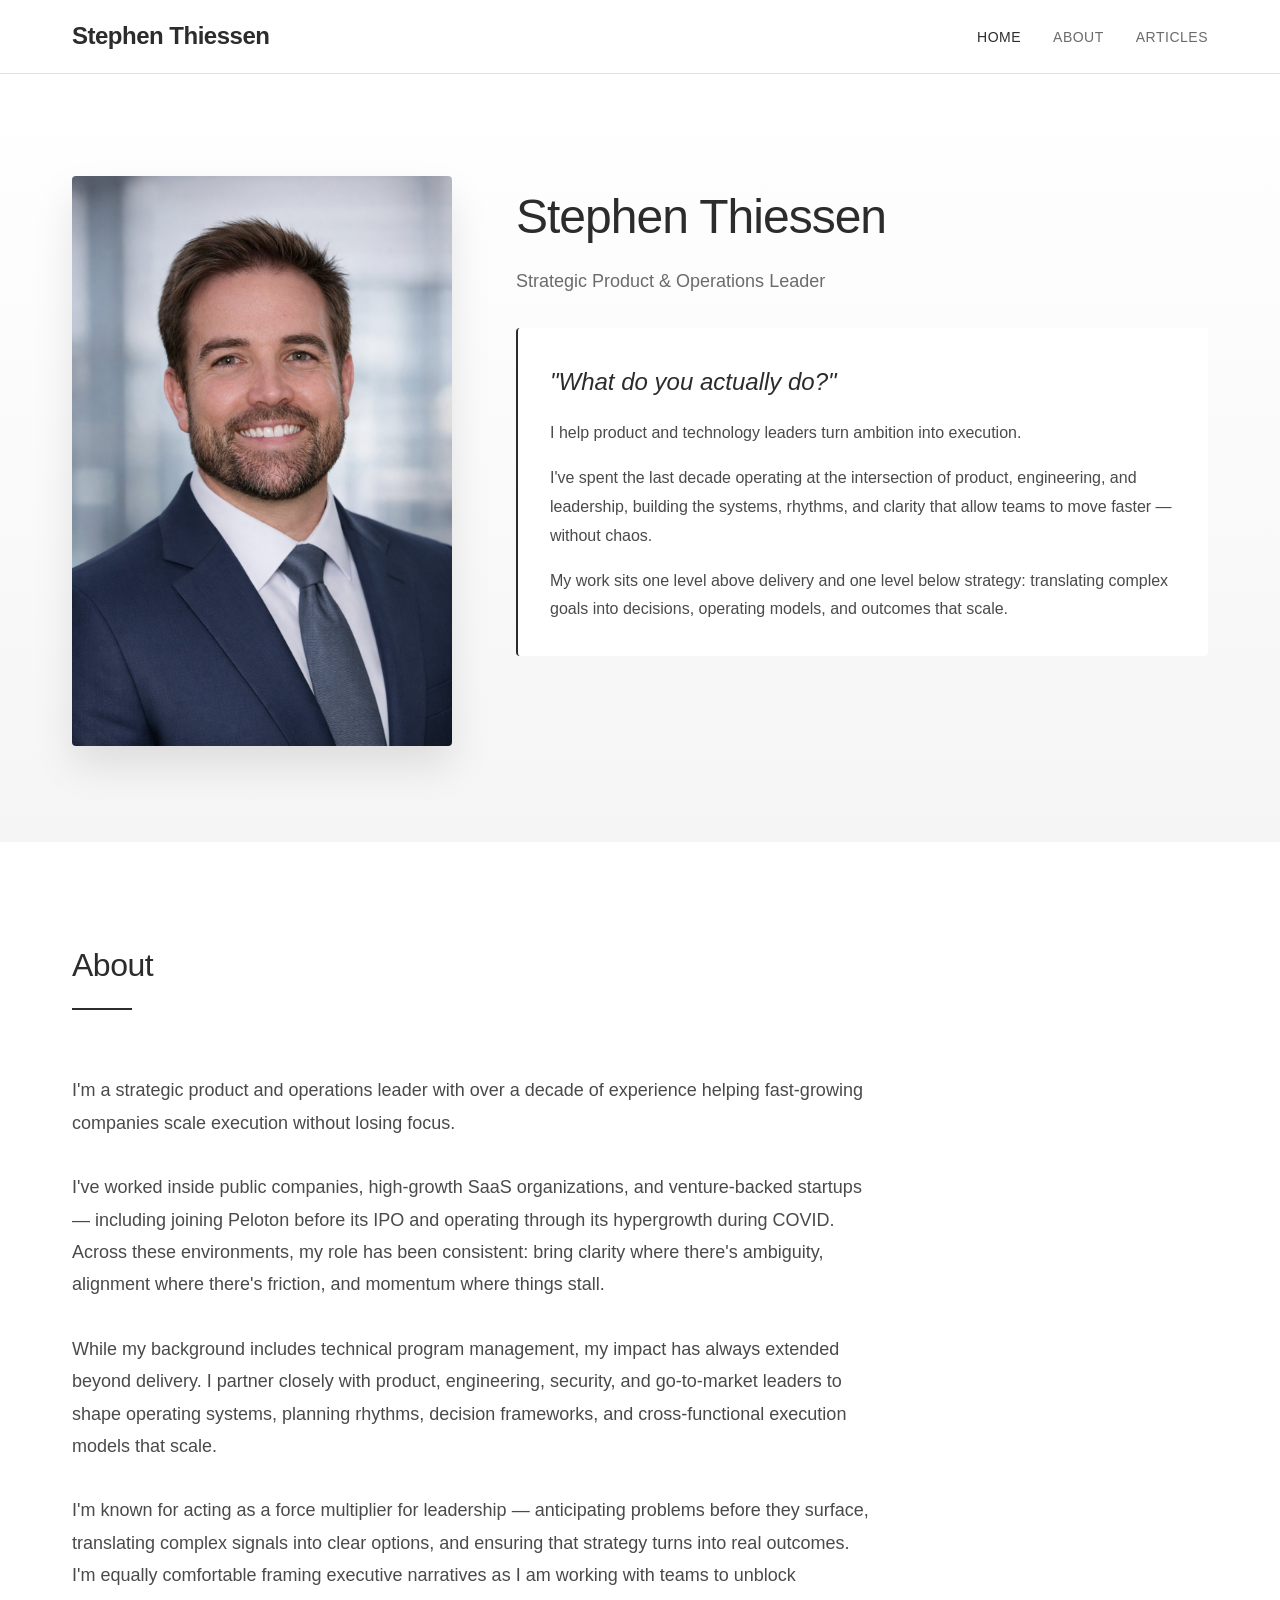
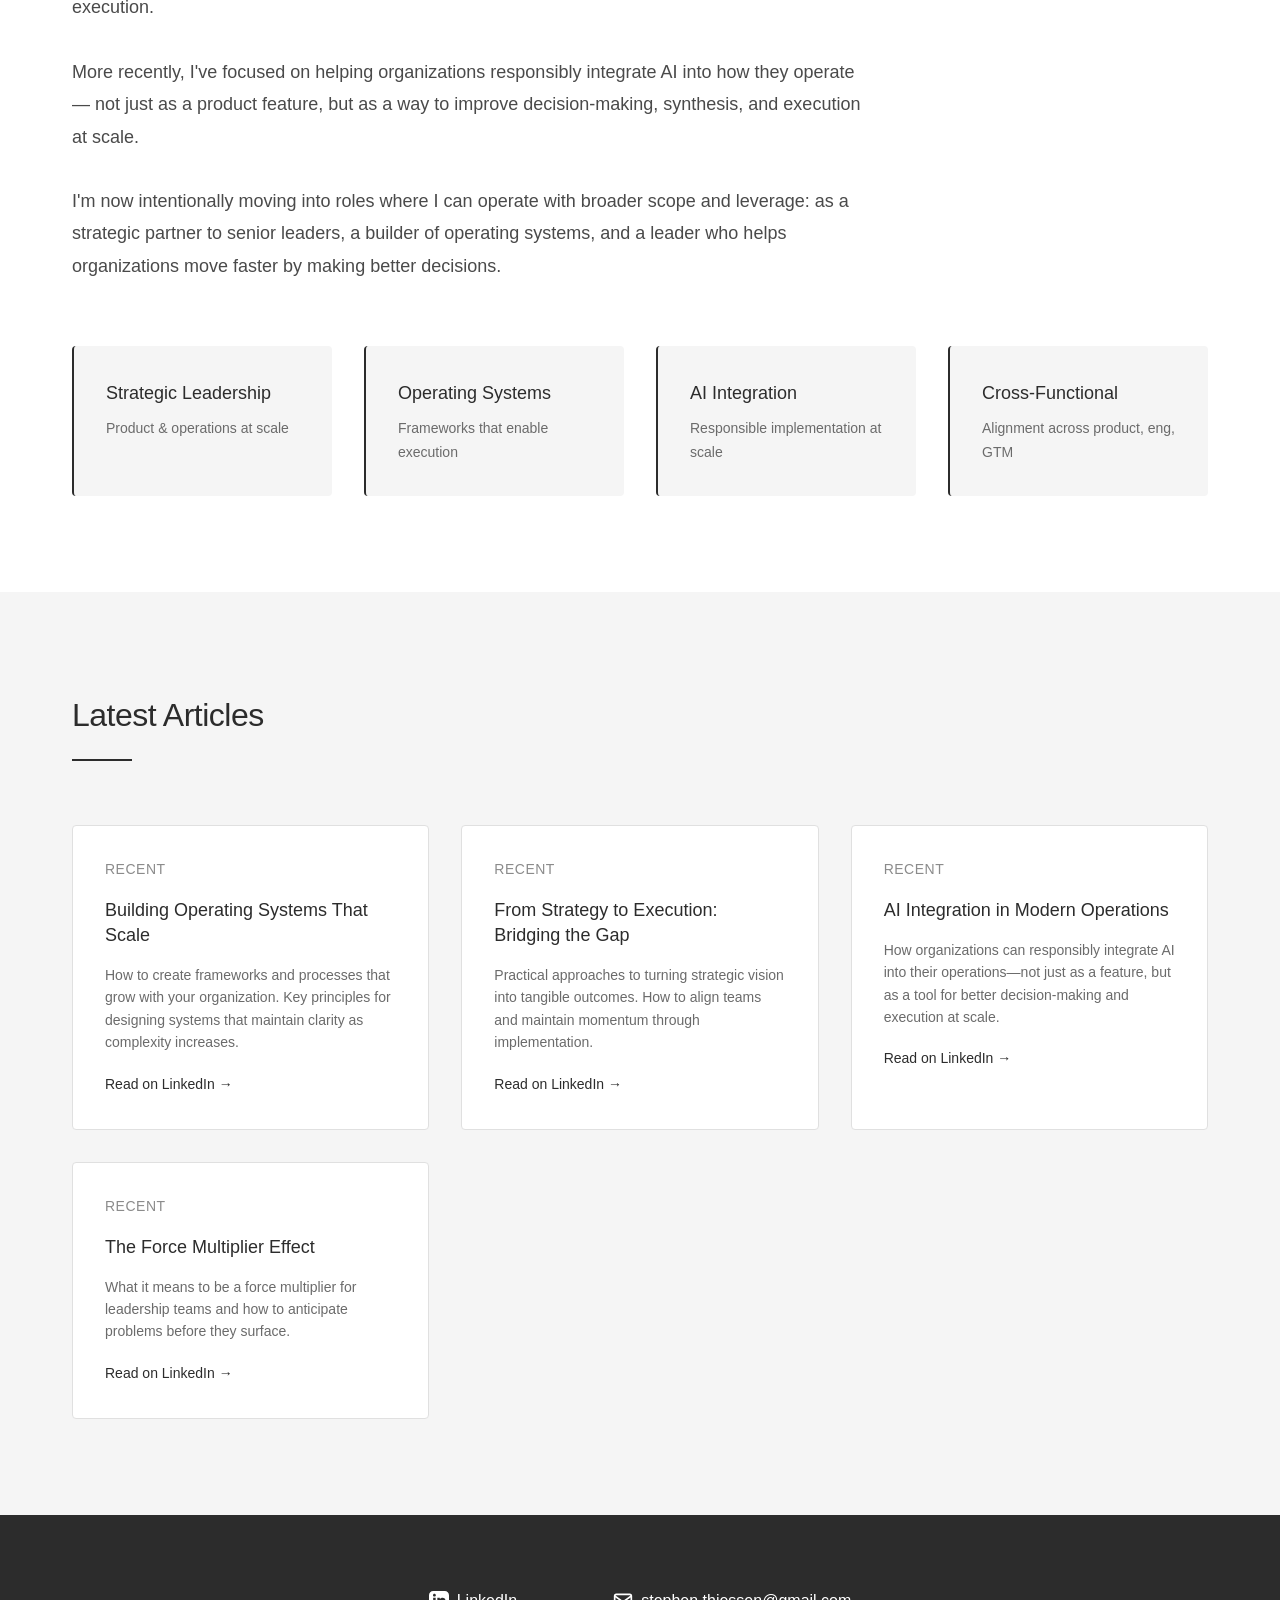
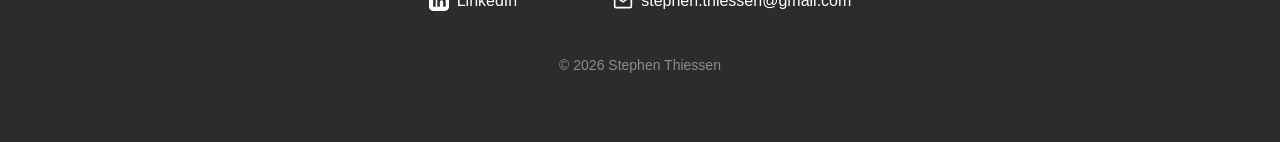
==== index.html @ 03c792b6 "Update navigation brand name to 'Stephen Thiessen'" ====
<!DOCTYPE html>
<html lang="en">
<head>
    <meta charset="UTF-8">
    <meta name="viewport" content="width=device-width, initial-scale=1.0">
    <title>Stephen Thiessen - Strategic Product & Operations Leader</title>
    <link rel="stylesheet" href="styles.css">
</head>
<body>
    <!-- Navigation -->
    <nav class="navbar">
        <div class="container">
            <div class="nav-brand">Stephen Thiessen</div>
            <ul class="nav-menu">
                <li><a href="#home">Home</a></li>
                <li><a href="#about">About</a></li>
                <li><a href="#articles">Articles</a></li>
            </ul>
        </div>
    </nav>

    <!-- Hero Section -->
    <section id="home" class="hero">
        <div class="container">
            <div class="hero-content">
                <div class="hero-image-container">
                    <img src="profile.jpg" alt="Stephen Thiessen" class="hero-image">
                </div>
                <div class="hero-text">
                    <h1>Stephen Thiessen</h1>
                    <p class="title">Strategic Product & Operations Leader</p>
                    <div class="hero-description">
                        <p class="question">"What do you actually do?"</p>
                        <p>I help product and technology leaders turn ambition into execution.</p>
                        <p>I've spent the last decade operating at the intersection of product, engineering, and leadership, building the systems, rhythms, and clarity that allow teams to move faster — without chaos.</p>
                        <p>My work sits one level above delivery and one level below strategy: translating complex goals into decisions, operating models, and outcomes that scale.</p>
                    </div>
                </div>
            </div>
        </div>
    </section>

    <!-- About Section -->
    <section id="about" class="about">
        <div class="container">
            <div class="section-header">
                <h2>About</h2>
                <div class="divider"></div>
            </div>
            
            <div class="about-content">
                <p>I'm a strategic product and operations leader with over a decade of experience helping fast-growing companies scale execution without losing focus.</p>
                
                <p>I've worked inside public companies, high-growth SaaS organizations, and venture-backed startups — including joining Peloton before its IPO and operating through its hypergrowth during COVID. Across these environments, my role has been consistent: bring clarity where there's ambiguity, alignment where there's friction, and momentum where things stall.</p>
                
                <p>While my background includes technical program management, my impact has always extended beyond delivery. I partner closely with product, engineering, security, and go-to-market leaders to shape operating systems, planning rhythms, decision frameworks, and cross-functional execution models that scale.</p>
                
                <p>I'm known for acting as a force multiplier for leadership — anticipating problems before they surface, translating complex signals into clear options, and ensuring that strategy turns into real outcomes. I'm equally comfortable framing executive narratives as I am working with teams to unblock execution.</p>
                
                <p>More recently, I've focused on helping organizations responsibly integrate AI into how they operate — not just as a product feature, but as a way to improve decision-making, synthesis, and execution at scale.</p>
                
                <p>I'm now intentionally moving into roles where I can operate with broader scope and leverage: as a strategic partner to senior leaders, a builder of operating systems, and a leader who helps organizations move faster by making better decisions.</p>
            </div>

            <div class="expertise-grid">
                <div class="expertise-item">
                    <h3>Strategic Leadership</h3>
                    <p>Product & operations at scale</p>
                </div>
                <div class="expertise-item">
                    <h3>Operating Systems</h3>
                    <p>Frameworks that enable execution</p>
                </div>
                <div class="expertise-item">
                    <h3>AI Integration</h3>
                    <p>Responsible implementation at scale</p>
                </div>
                <div class="expertise-item">
                    <h3>Cross-Functional</h3>
                    <p>Alignment across product, eng, GTM</p>
                </div>
            </div>
        </div>
    </section>

    <!-- Articles Section -->
    <section id="articles" class="articles">
        <div class="container">
            <div class="section-header">
                <h2>Latest Articles</h2>
                <div class="divider"></div>
            </div>
            
            <div id="articles-grid" class="articles-grid">
                <div class="loading">Loading articles from LinkedIn...</div>
            </div>
        </div>
    </section>

    <!-- Footer -->
    <footer class="footer">
        <div class="container">
            <div class="footer-content">
                <div class="footer-links">
                    <a href="https://www.linkedin.com/in/stephenthiessen/" target="_blank" class="footer-link">
                        <svg width="24" height="24" viewBox="0 0 24 24" fill="currentColor">
                            <path d="M19 0h-14c-2.761 0-5 2.239-5 5v14c0 2.761 2.239 5 5 5h14c2.762 0 5-2.239 5-5v-14c0-2.761-2.238-5-5-5zm-11 19h-3v-11h3v11zm-1.5-12.268c-.966 0-1.75-.79-1.75-1.764s.784-1.764 1.75-1.764 1.75.79 1.75 1.764-.783 1.764-1.75 1.764zm13.5 12.268h-3v-5.604c0-3.368-4-3.113-4 0v5.604h-3v-11h3v1.765c1.396-2.586 7-2.777 7 2.476v6.759z"/>
                        </svg>
                        <span>LinkedIn</span>
                    </a>
                    <a href="mailto:stephen.thiessen@gmail.com" class="footer-link">
                        <svg width="24" height="24" viewBox="0 0 24 24" fill="none" stroke="currentColor" stroke-width="2">
                            <path d="M4 4h16c1.1 0 2 .9 2 2v12c0 1.1-.9 2-2 2H4c-1.1 0-2-.9-2-2V6c0-1.1.9-2 2-2z"/>
                            <polyline points="22,6 12,13 2,6"/>
                        </svg>
                        <span>stephen.thiessen@gmail.com</span>
                    </a>
                </div>
                <p class="copyright">&copy; 2026 Stephen Thiessen</p>
            </div>
        </div>
    </footer>

    <script src="script.js"></script>
</body>
</html>
---- styles.css ----
/* Modern Neutral Design System */
:root {
    --color-primary: #2c2c2c;
    --color-secondary: #4a4a4a;
    --color-tertiary: #6b6b6b;
    --color-accent: #8b8b8b;
    --color-light: #f5f5f5;
    --color-white: #ffffff;
    --color-border: #e0e0e0;
    
    --spacing-xs: 0.5rem;
    --spacing-sm: 1rem;
    --spacing-md: 2rem;
    --spacing-lg: 4rem;
    --spacing-xl: 6rem;
    
    --font-primary: -apple-system, BlinkMacSystemFont, 'Segoe UI', 'Roboto', 'Oxygen', 'Ubuntu', sans-serif;
    --font-size-xs: 0.875rem;
    --font-size-sm: 1rem;
    --font-size-md: 1.125rem;
    --font-size-lg: 1.5rem;
    --font-size-xl: 2rem;
    --font-size-xxl: 3rem;
    
    --transition: all 0.3s cubic-bezier(0.4, 0, 0.2, 1);
}

/* Reset & Base */
* {
    margin: 0;
    padding: 0;
    box-sizing: border-box;
}

html {
    scroll-behavior: smooth;
}

body {
    font-family: var(--font-primary);
    font-size: var(--font-size-sm);
    line-height: 1.7;
    color: var(--color-secondary);
    background-color: var(--color-white);
    -webkit-font-smoothing: antialiased;
    -moz-osx-font-smoothing: grayscale;
}

.container {
    max-width: 1200px;
    margin: 0 auto;
    padding: 0 var(--spacing-md);
}

/* Navigation */
.navbar {
    position: fixed;
    top: 0;
    left: 0;
    right: 0;
    background: rgba(255, 255, 255, 0.98);
    backdrop-filter: blur(10px);
    border-bottom: 1px solid var(--color-border);
    z-index: 1000;
    transition: var(--transition);
}

.navbar .container {
    display: flex;
    justify-content: space-between;
    align-items: center;
    padding-top: var(--spacing-sm);
    padding-bottom: var(--spacing-sm);
}

.nav-brand {
    font-size: var(--font-size-lg);
    font-weight: 600;
    color: var(--color-primary);
    letter-spacing: -0.5px;
}

.nav-menu {
    display: flex;
    list-style: none;
    gap: var(--spacing-md);
}

.nav-menu a {
    text-decoration: none;
    color: var(--color-tertiary);
    font-size: var(--font-size-xs);
    font-weight: 500;
    letter-spacing: 0.5px;
    text-transform: uppercase;
    transition: var(--transition);
    position: relative;
}

.nav-menu a::after {
    content: '';
    position: absolute;
    bottom: -4px;
    left: 0;
    width: 0;
    height: 1px;
    background: var(--color-primary);
    transition: var(--transition);
}

.nav-menu a:hover {
    color: var(--color-primary);
}

.nav-menu a:hover::after {
    width: 100%;
}

/* Hero Section */
.hero {
    margin-top: 80px;
    padding: var(--spacing-xl) 0;
    background: linear-gradient(180deg, var(--color-white) 0%, var(--color-light) 100%);
}

.hero-content {
    display: grid;
    grid-template-columns: 380px 1fr;
    gap: var(--spacing-lg);
    align-items: start;
}

.hero-image-container {
    position: relative;
}

.hero-image {
    width: 100%;
    height: auto;
    border-radius: 4px;
    display: block;
    box-shadow: 0 20px 40px rgba(0, 0, 0, 0.1);
}

.hero-text h1 {
    font-size: var(--font-size-xxl);
    font-weight: 300;
    color: var(--color-primary);
    margin-bottom: var(--spacing-xs);
    letter-spacing: -1px;
}

.hero-text .title {
    font-size: var(--font-size-md);
    color: var(--color-tertiary);
    font-weight: 400;
    margin-bottom: var(--spacing-md);
}

.hero-description {
    margin-top: var(--spacing-md);
    padding: var(--spacing-md);
    background: var(--color-white);
    border-radius: 4px;
    border-left: 2px solid var(--color-primary);
}

.hero-description .question {
    font-size: var(--font-size-lg);
    font-weight: 300;
    color: var(--color-primary);
    font-style: italic;
    margin-bottom: var(--spacing-sm);
}

.hero-description p {
    font-size: var(--font-size-sm);
    line-height: 1.8;
    color: var(--color-secondary);
    margin-bottom: var(--spacing-sm);
}

.hero-description p:last-child {
    margin-bottom: 0;
}

/* Section Headers */
.section-header {
    margin-bottom: var(--spacing-lg);
}

.section-header h2 {
    font-size: var(--font-size-xl);
    font-weight: 300;
    color: var(--color-primary);
    letter-spacing: -0.5px;
    margin-bottom: var(--spacing-sm);
}

.divider {
    width: 60px;
    height: 2px;
    background: var(--color-primary);
}

/* About Section */
.about {
    padding: var(--spacing-xl) 0;
    background: var(--color-white);
}

.about-content {
    max-width: 800px;
    margin-bottom: var(--spacing-lg);
}

.about-content p {
    font-size: var(--font-size-md);
    line-height: 1.8;
    color: var(--color-secondary);
    margin-bottom: var(--spacing-md);
}

.expertise-grid {
    display: grid;
    grid-template-columns: repeat(auto-fit, minmax(250px, 1fr));
    gap: var(--spacing-md);
    margin-top: var(--spacing-lg);
}

.expertise-item {
    padding: var(--spacing-md);
    background: var(--color-light);
    border-radius: 4px;
    border-left: 2px solid var(--color-primary);
    transition: var(--transition);
}

.expertise-item:hover {
    transform: translateX(4px);
    background: var(--color-white);
    box-shadow: 0 4px 12px rgba(0, 0, 0, 0.05);
}

.expertise-item h3 {
    font-size: var(--font-size-md);
    font-weight: 500;
    color: var(--color-primary);
    margin-bottom: var(--spacing-xs);
}

.expertise-item p {
    font-size: var(--font-size-xs);
    color: var(--color-tertiary);
    margin: 0;
}

/* Articles Section */
.articles {
    padding: var(--spacing-xl) 0;
    background: var(--color-light);
}

.articles-grid {
    display: grid;
    grid-template-columns: repeat(auto-fill, minmax(320px, 1fr));
    gap: var(--spacing-md);
}

.article-card {
    background: var(--color-white);
    border-radius: 4px;
    padding: var(--spacing-md);
    transition: var(--transition);
    border: 1px solid var(--color-border);
}

.article-card:hover {
    transform: translateY(-4px);
    box-shadow: 0 12px 24px rgba(0, 0, 0, 0.08);
    border-color: var(--color-primary);
}

.article-date {
    font-size: var(--font-size-xs);
    color: var(--color-accent);
    font-weight: 500;
    text-transform: uppercase;
    letter-spacing: 0.5px;
    margin-bottom: var(--spacing-sm);
}

.article-card h3 {
    font-size: var(--font-size-md);
    font-weight: 500;
    color: var(--color-primary);
    margin-bottom: var(--spacing-sm);
    line-height: 1.4;
}

.article-card p {
    font-size: var(--font-size-xs);
    color: var(--color-tertiary);
    line-height: 1.6;
    margin-bottom: var(--spacing-sm);
}

.article-link {
    display: inline-flex;
    align-items: center;
    gap: var(--spacing-xs);
    color: var(--color-primary);
    text-decoration: none;
    font-size: var(--font-size-xs);
    font-weight: 500;
    transition: var(--transition);
}

.article-link:hover {
    gap: 12px;
}

.loading {
    grid-column: 1 / -1;
    text-align: center;
    padding: var(--spacing-lg);
    color: var(--color-accent);
    font-style: italic;
}

/* Footer */
.footer {
    background: var(--color-primary);
    color: var(--color-white);
    padding: var(--spacing-lg) 0;
}

.footer-content {
    display: flex;
    flex-direction: column;
    align-items: center;
    gap: var(--spacing-md);
}

.footer-links {
    display: flex;
    gap: var(--spacing-lg);
    flex-wrap: wrap;
    justify-content: center;
}

.footer-link {
    display: inline-flex;
    align-items: center;
    gap: var(--spacing-xs);
    color: var(--color-white);
    text-decoration: none;
    font-size: var(--font-size-sm);
    transition: var(--transition);
    padding: var(--spacing-xs) var(--spacing-sm);
    border-radius: 4px;
}

.footer-link:hover {
    background: rgba(255, 255, 255, 0.1);
}

.footer-link svg {
    width: 20px;
    height: 20px;
}

.copyright {
    font-size: var(--font-size-xs);
    color: var(--color-accent);
    margin: 0;
}

/* Responsive Design */
@media (max-width: 968px) {
    .hero-content {
        grid-template-columns: 1fr;
        gap: var(--spacing-md);
    }
    
    .hero-image-container {
        max-width: 400px;
        margin: 0 auto;
    }
    
    .hero-text {
        text-align: center;
    }
    
    .hero-description {
        text-align: left;
    }
}

@media (max-width: 768px) {
    :root {
        --font-size-xxl: 2rem;
        --font-size-xl: 1.5rem;
        --spacing-xl: 3rem;
    }
    
    .nav-menu {
        gap: var(--spacing-sm);
    }
    
    .articles-grid {
        grid-template-columns: 1fr;
    }
    
    .expertise-grid {
        grid-template-columns: 1fr;
    }
    
    .footer-links {
        flex-direction: column;
        gap: var(--spacing-sm);
    }
}

@media (max-width: 480px) {
    .navbar .container {
        flex-direction: column;
        gap: var(--spacing-sm);
    }
    
    .nav-menu {
        width: 100%;
        justify-content: space-around;
    }
    
    .hero {
        margin-top: 120px;
    }
}
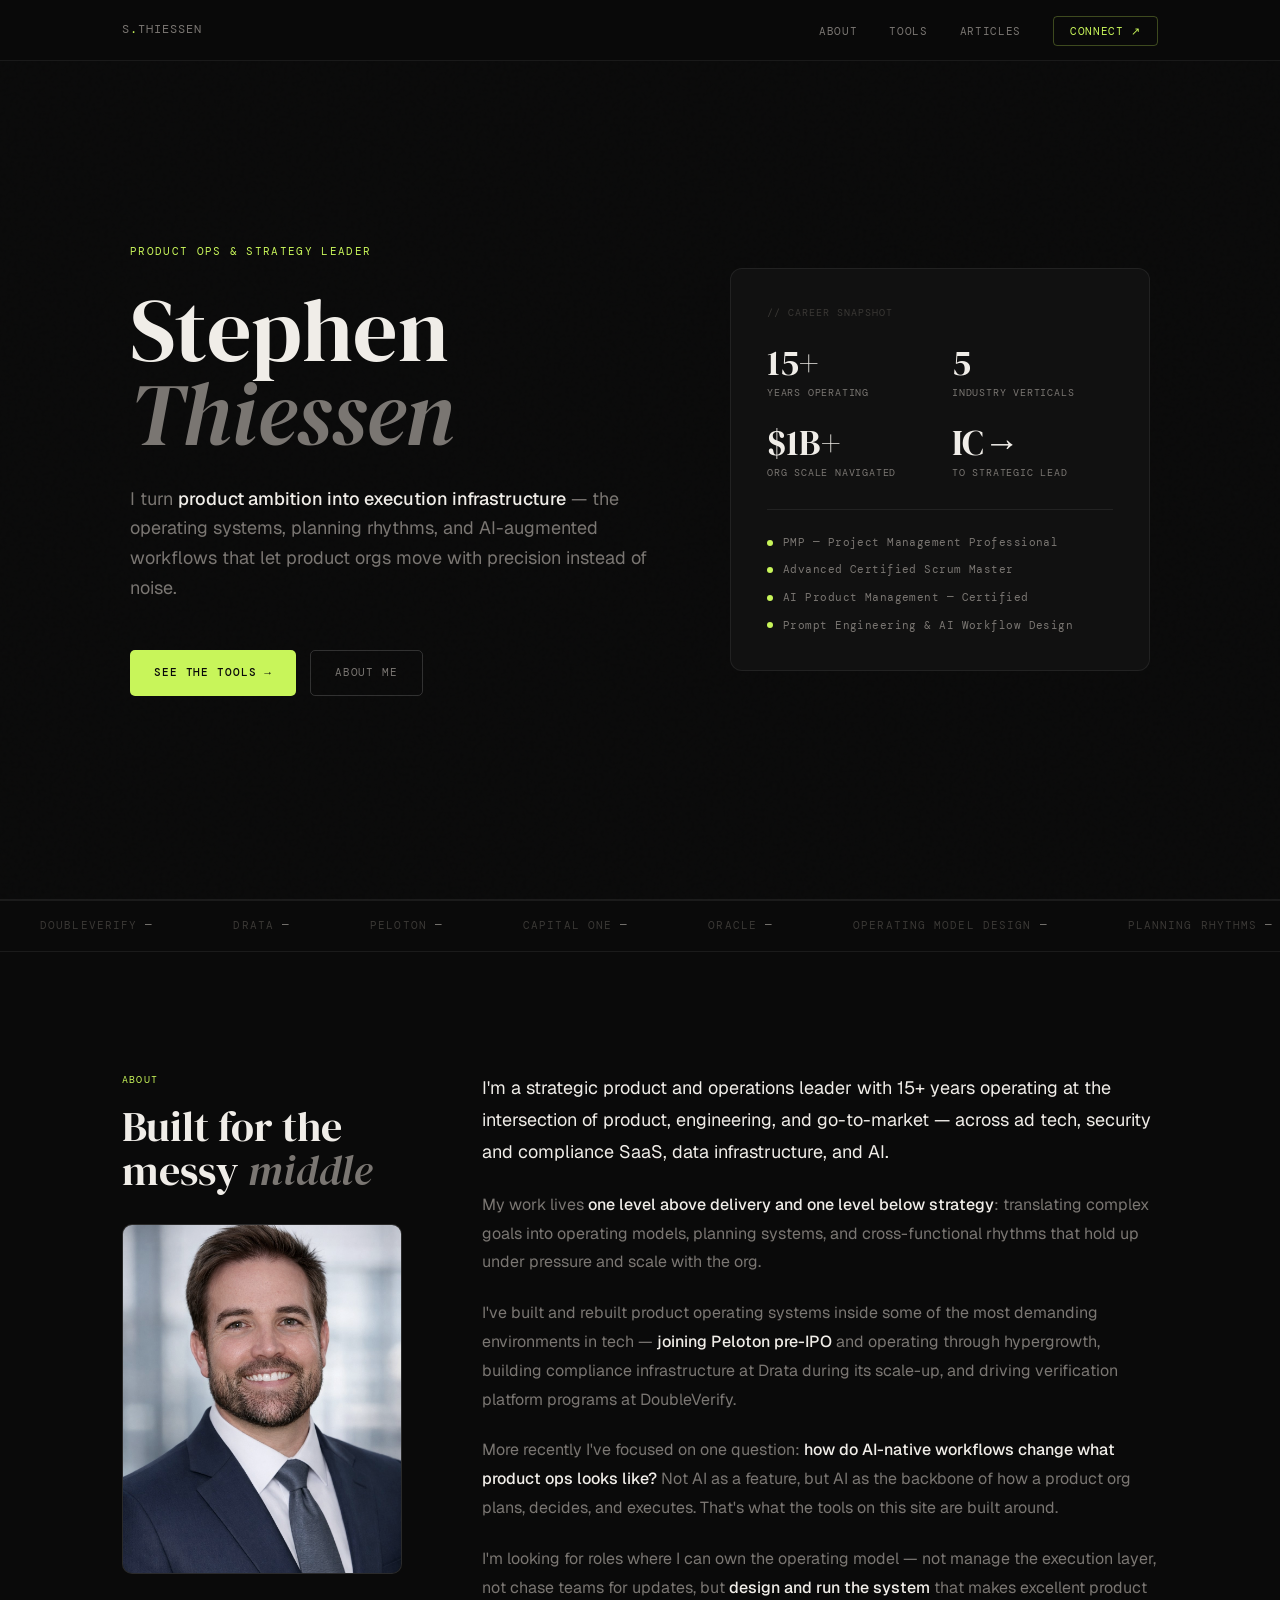
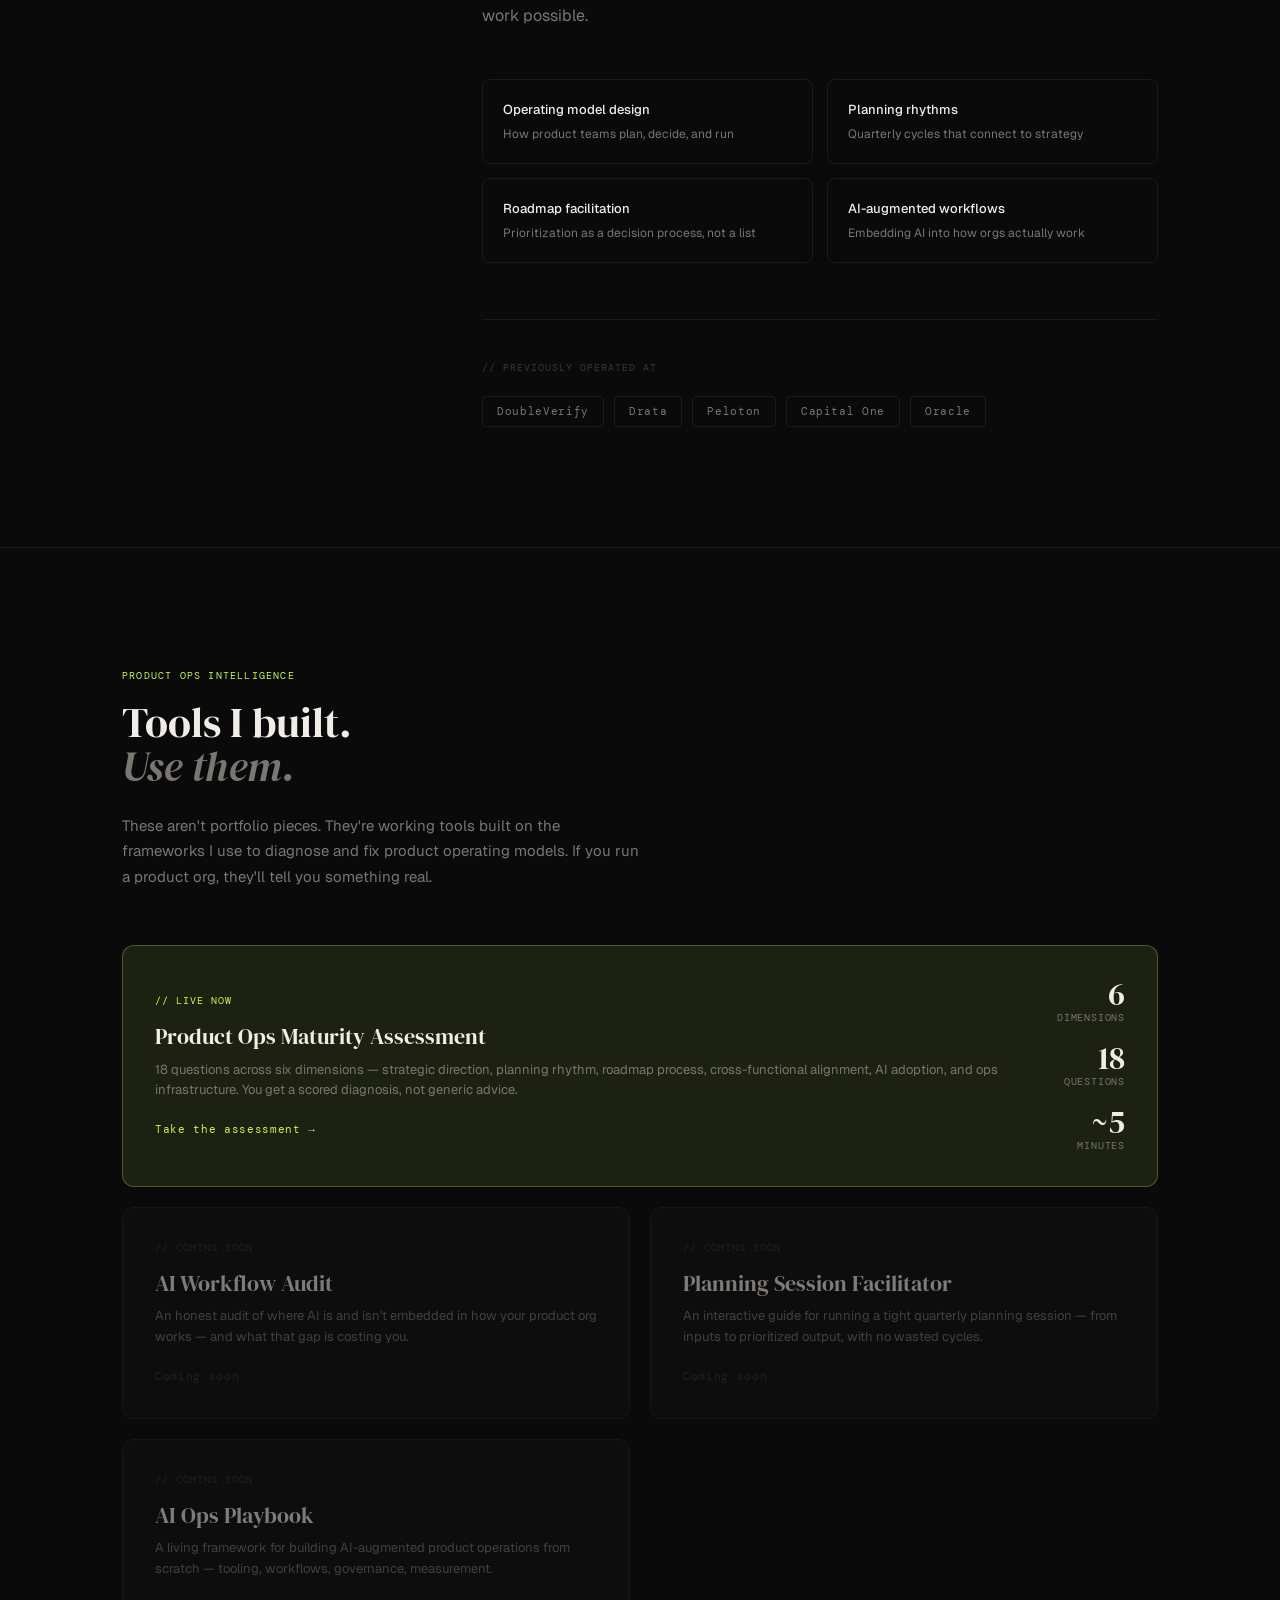
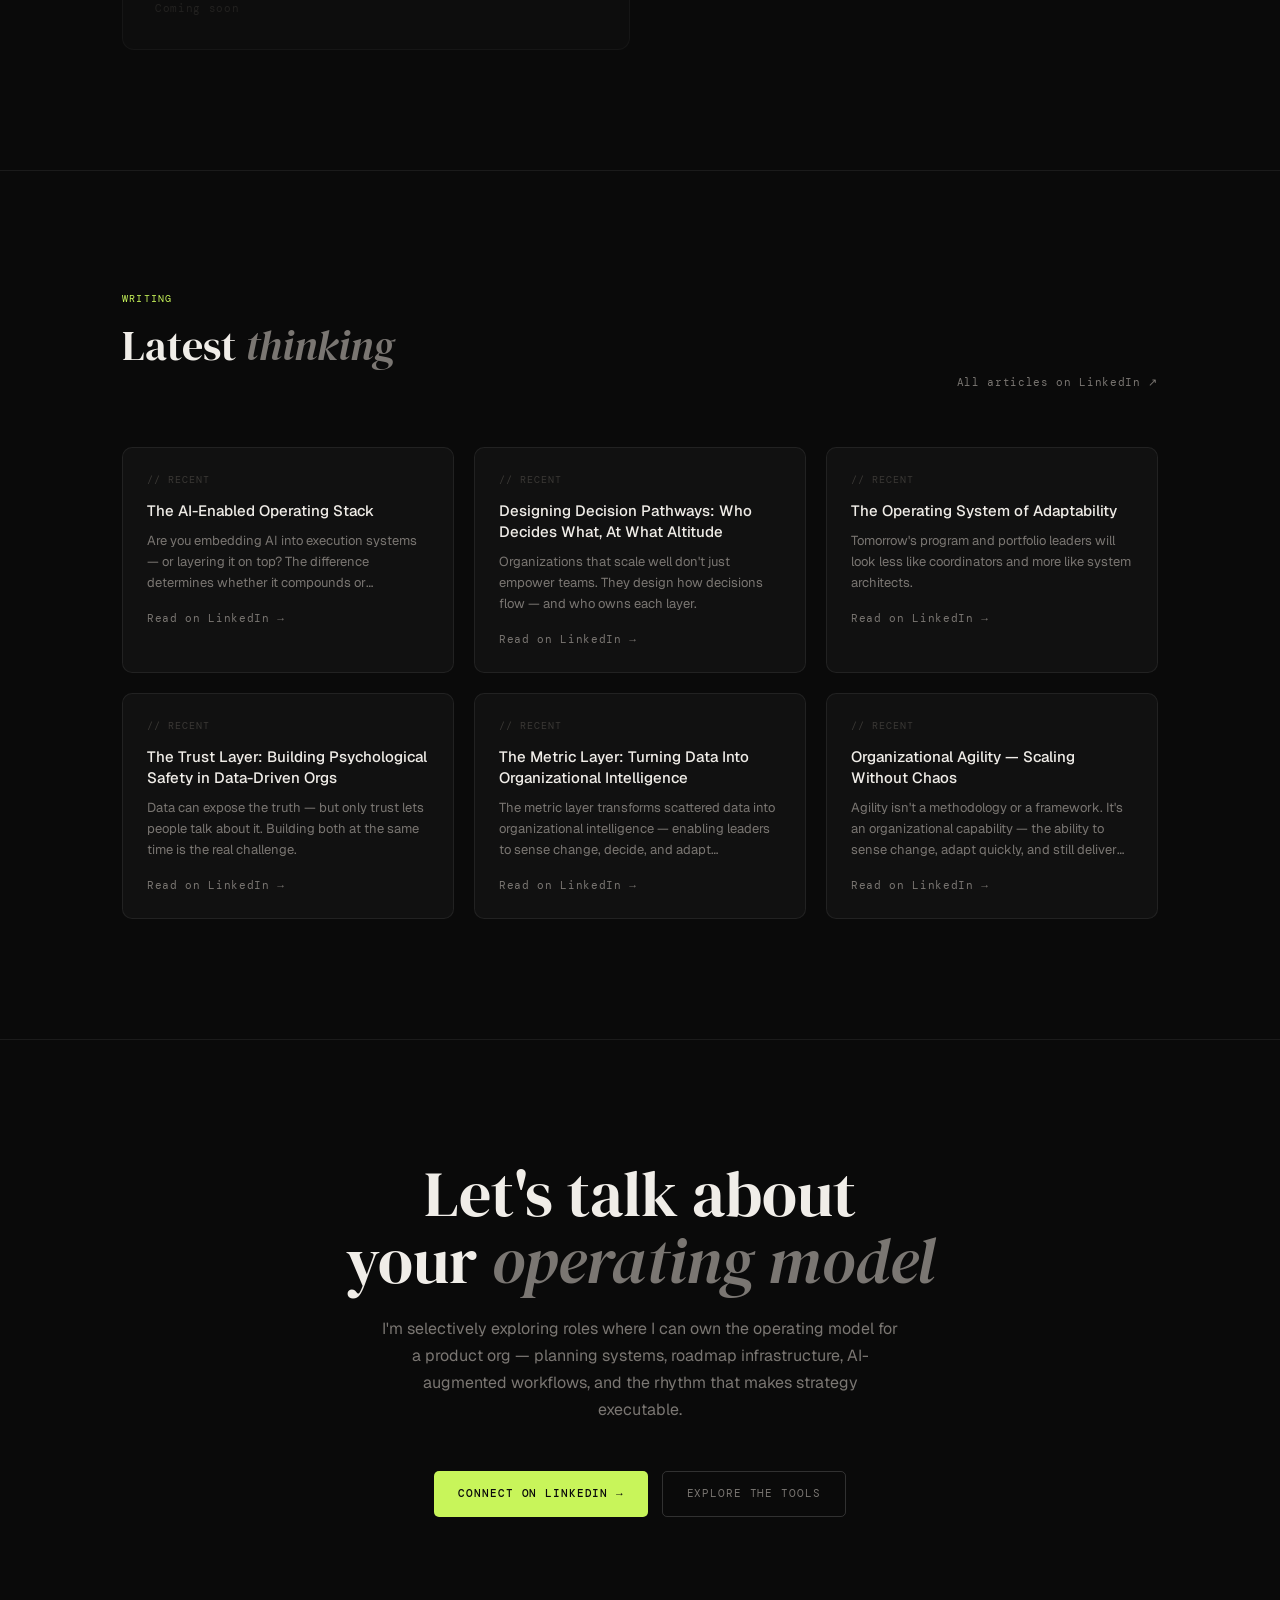
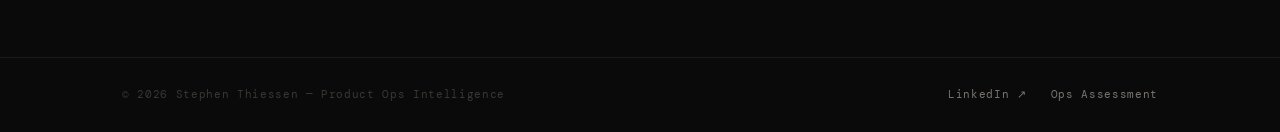
==== commit c41c2154: "Updated Site design into dark mode" ====
--- a/index.html
+++ b/index.html
@@ -1,126 +1,1088 @@
 <!DOCTYPE html>
 <html lang="en">
 <head>
-    <meta charset="UTF-8">
-    <meta name="viewport" content="width=device-width, initial-scale=1.0">
-    <title>Stephen Thiessen - Strategic Product & Operations Leader</title>
-    <link rel="stylesheet" href="styles.css">
+<meta charset="UTF-8">
+<meta name="viewport" content="width=device-width, initial-scale=1.0">
+<title>Stephen Thiessen — Product Ops & Strategy Leader</title>
+<meta name="description" content="Stephen Thiessen turns product ambition into execution infrastructure. Strategic product operations leader with 15+ years across ad tech, SaaS, data, and AI.">
+<link rel="preconnect" href="https://fonts.googleapis.com">
+<link rel="preconnect" href="https://fonts.gstatic.com" crossorigin>
+<link href="https://fonts.googleapis.com/css2?family=DM+Serif+Display:ital@0;1&family=DM+Mono:wght@400;500&family=Geist:wght@300;400;500&display=swap" rel="stylesheet">
+<style>
+*, *::before, *::after { box-sizing: border-box; margin: 0; padding: 0; }
+ 
+:root {
+  --bg: #0a0a0a;
+  --bg2: #111111;
+  --bg3: #1a1a1a;
+  --border: rgba(255,255,255,0.07);
+  --border-hover: rgba(255,255,255,0.16);
+  --text: #f0ede8;
+  --text-muted: #7a7672;
+  --text-dim: #3a3835;
+  --accent: #c8f55a;
+  --accent-dim: rgba(200,245,90,0.10);
+  --accent-border: rgba(200,245,90,0.28);
+  --serif: 'DM Serif Display', Georgia, serif;
+  --mono: 'DM Mono', monospace;
+  --sans: 'Geist', system-ui, sans-serif;
+}
+ 
+html { scroll-behavior: smooth; }
+ 
+body {
+  background: var(--bg);
+  color: var(--text);
+  font-family: var(--sans);
+  font-size: 15px;
+  line-height: 1.6;
+  -webkit-font-smoothing: antialiased;
+  overflow-x: hidden;
+}
+ 
+/* ── Grain overlay ── */
+body::before {
+  content: '';
+  position: fixed;
+  inset: 0;
+  background-image: url("data:image/svg+xml,%3Csvg viewBox='0 0 256 256' xmlns='http://www.w3.org/2000/svg'%3E%3Cfilter id='noise'%3E%3CfeTurbulence type='fractalNoise' baseFrequency='0.9' numOctaves='4' stitchTiles='stitch'/%3E%3C/filter%3E%3Crect width='100%25' height='100%25' filter='url(%23noise)' opacity='0.04'/%3E%3C/svg%3E");
+  pointer-events: none;
+  z-index: 0;
+  opacity: 0.4;
+}
+ 
+/* ── Nav ── */
+nav {
+  position: fixed;
+  top: 0; left: 0; right: 0;
+  z-index: 100;
+  border-bottom: 1px solid var(--border);
+  background: rgba(10,10,10,0.88);
+  backdrop-filter: blur(16px);
+}
+.nav-inner {
+  max-width: 1100px;
+  margin: 0 auto;
+  padding: 0 32px;
+  height: 60px;
+  display: flex;
+  align-items: center;
+  justify-content: space-between;
+}
+.nav-logo {
+  font-family: var(--mono);
+  font-size: 12px;
+  letter-spacing: 0.08em;
+  color: var(--text-muted);
+  text-decoration: none;
+  text-transform: uppercase;
+}
+.nav-logo span { color: var(--accent); }
+.nav-links {
+  display: flex;
+  align-items: center;
+  gap: 32px;
+  list-style: none;
+}
+.nav-links a {
+  font-family: var(--mono);
+  font-size: 11px;
+  letter-spacing: 0.06em;
+  text-transform: uppercase;
+  color: var(--text-muted);
+  text-decoration: none;
+  transition: color 0.2s;
+}
+.nav-links a:hover { color: var(--text); }
+.nav-cta {
+  font-family: var(--mono);
+  font-size: 11px;
+  letter-spacing: 0.06em;
+  text-transform: uppercase;
+  color: var(--accent) !important;
+  border: 1px solid var(--accent-border);
+  padding: 7px 16px;
+  border-radius: 4px;
+  transition: background 0.2s !important;
+}
+.nav-cta:hover { background: var(--accent-dim) !important; }
+ 
+/* ── Sections ── */
+section { position: relative; z-index: 1; }
+.shell {
+  max-width: 1100px;
+  margin: 0 auto;
+  padding: 0 32px;
+}
+.shell-narrow {
+  max-width: 760px;
+  margin: 0 auto;
+  padding: 0 32px;
+}
+ 
+/* ── Hero ── */
+#home {
+  min-height: 100vh;
+  display: flex;
+  flex-direction: column;
+  justify-content: center;
+  padding: 120px 0 80px;
+  border-bottom: 1px solid var(--border);
+}
+.hero-grid {
+  max-width: 1100px;
+  margin: 0 auto;
+  padding: 0 32px;
+  display: grid;
+  grid-template-columns: 1fr 420px;
+  gap: 80px;
+  align-items: center;
+}
+.hero-eyebrow {
+  font-family: var(--mono);
+  font-size: 11px;
+  letter-spacing: 0.12em;
+  text-transform: uppercase;
+  color: var(--accent);
+  margin-bottom: 28px;
+  opacity: 0;
+  animation: fadeUp 0.6s ease 0.1s forwards;
+}
+.hero-name {
+  font-family: var(--serif);
+  font-size: clamp(52px, 7vw, 88px);
+  line-height: 0.95;
+  font-weight: 400;
+  margin-bottom: 28px;
+  opacity: 0;
+  animation: fadeUp 0.6s ease 0.2s forwards;
+}
+.hero-name em {
+  font-style: italic;
+  color: var(--text-muted);
+  display: block;
+}
+.hero-tagline {
+  font-size: 18px;
+  color: var(--text-muted);
+  line-height: 1.65;
+  max-width: 520px;
+  margin-bottom: 48px;
+  opacity: 0;
+  animation: fadeUp 0.6s ease 0.3s forwards;
+}
+.hero-tagline strong {
+  color: var(--text);
+  font-weight: 500;
+}
+.hero-actions {
+  display: flex;
+  gap: 14px;
+  flex-wrap: wrap;
+  opacity: 0;
+  animation: fadeUp 0.6s ease 0.4s forwards;
+}
+.btn-primary {
+  display: inline-flex;
+  align-items: center;
+  gap: 8px;
+  background: var(--accent);
+  color: var(--bg);
+  font-family: var(--mono);
+  font-size: 11px;
+  letter-spacing: 0.08em;
+  text-transform: uppercase;
+  padding: 13px 24px;
+  border: none;
+  border-radius: 5px;
+  cursor: pointer;
+  text-decoration: none;
+  transition: all 0.2s;
+  font-weight: 500;
+}
+.btn-primary:hover { background: #d4ff60; transform: translateY(-1px); }
+.btn-outline {
+  display: inline-flex;
+  align-items: center;
+  gap: 8px;
+  background: transparent;
+  color: var(--text-muted);
+  font-family: var(--mono);
+  font-size: 11px;
+  letter-spacing: 0.08em;
+  text-transform: uppercase;
+  padding: 13px 24px;
+  border: 1px solid var(--border-hover);
+  border-radius: 5px;
+  cursor: pointer;
+  text-decoration: none;
+  transition: all 0.2s;
+}
+.btn-outline:hover { border-color: var(--text-muted); color: var(--text); }
+ 
+/* Hero right — stat card */
+.hero-card {
+  border: 1px solid var(--border);
+  border-radius: 12px;
+  background: var(--bg2);
+  padding: 36px;
+  opacity: 0;
+  animation: fadeUp 0.6s ease 0.5s forwards;
+}
+.hero-card-label {
+  font-family: var(--mono);
+  font-size: 10px;
+  letter-spacing: 0.1em;
+  text-transform: uppercase;
+  color: var(--text-dim);
+  margin-bottom: 24px;
+}
+.hero-stats {
+  display: grid;
+  grid-template-columns: 1fr 1fr;
+  gap: 24px;
+  margin-bottom: 28px;
+}
+.hero-stat-val {
+  font-family: var(--serif);
+  font-size: 36px;
+  color: var(--text);
+  font-weight: 400;
+  line-height: 1;
+  margin-bottom: 4px;
+}
+.hero-stat-label {
+  font-family: var(--mono);
+  font-size: 10px;
+  letter-spacing: 0.08em;
+  text-transform: uppercase;
+  color: var(--text-muted);
+}
+.hero-card-divider {
+  border: none;
+  border-top: 1px solid var(--border);
+  margin: 0 0 24px;
+}
+.cert-list {
+  display: flex;
+  flex-direction: column;
+  gap: 10px;
+}
+.cert-item {
+  display: flex;
+  align-items: center;
+  gap: 10px;
+}
+.cert-dot {
+  width: 6px;
+  height: 6px;
+  border-radius: 50%;
+  background: var(--accent);
+  flex-shrink: 0;
+}
+.cert-text {
+  font-family: var(--mono);
+  font-size: 11px;
+  color: var(--text-muted);
+  letter-spacing: 0.04em;
+}
+ 
+/* ── Ticker ── */
+.ticker-wrap {
+  border-top: 1px solid var(--border);
+  border-bottom: 1px solid var(--border);
+  padding: 16px 0;
+  overflow: hidden;
+  position: relative;
+  z-index: 1;
+}
+.ticker-track {
+  display: flex;
+  gap: 0;
+  animation: ticker 24s linear infinite;
+  width: max-content;
+}
+.ticker-item {
+  font-family: var(--mono);
+  font-size: 11px;
+  letter-spacing: 0.1em;
+  text-transform: uppercase;
+  color: var(--text-dim);
+  padding: 0 40px;
+  white-space: nowrap;
+}
+.ticker-item span { color: var(--text-muted); }
+@keyframes ticker {
+  from { transform: translateX(0); }
+  to { transform: translateX(-50%); }
+}
+ 
+/* ── About ── */
+#about {
+  padding: 120px 0;
+  border-bottom: 1px solid var(--border);
+}
+.about-grid {
+  display: grid;
+  grid-template-columns: 280px 1fr;
+  gap: 80px;
+  align-items: start;
+}
+.about-left { position: sticky; top: 80px; }
+.section-eyebrow {
+  font-family: var(--mono);
+  font-size: 10px;
+  letter-spacing: 0.12em;
+  text-transform: uppercase;
+  color: var(--accent);
+  margin-bottom: 16px;
+}
+.section-title {
+  font-family: var(--serif);
+  font-size: 42px;
+  font-weight: 400;
+  line-height: 1.05;
+  color: var(--text);
+  margin-bottom: 24px;
+}
+.section-title em { font-style: italic; color: var(--text-muted); }
+.about-photo-wrap {
+  margin-top: 32px;
+  border-radius: 10px;
+  overflow: hidden;
+  border: 1px solid var(--border);
+  aspect-ratio: 4/5;
+  background: var(--bg3);
+  display: flex;
+  align-items: center;
+  justify-content: center;
+}
+.about-photo-wrap img {
+  width: 100%;
+  height: 100%;
+  object-fit: cover;
+  display: block;
+  filter: grayscale(20%) contrast(1.05);
+}
+.photo-placeholder {
+  font-family: var(--mono);
+  font-size: 11px;
+  color: var(--text-dim);
+  letter-spacing: 0.06em;
+  text-align: center;
+  padding: 20px;
+}
+.about-body p {
+  font-size: 16px;
+  color: var(--text-muted);
+  line-height: 1.8;
+  margin-bottom: 22px;
+}
+.about-body p strong { color: var(--text); font-weight: 500; }
+.about-body p:first-child { font-size: 18px; color: var(--text); }
+ 
+.pillars {
+  display: grid;
+  grid-template-columns: 1fr 1fr;
+  gap: 14px;
+  margin-top: 48px;
+}
+.pillar {
+  border: 1px solid var(--border);
+  border-radius: 8px;
+  padding: 20px;
+  transition: border-color 0.2s;
+}
+.pillar:hover { border-color: var(--border-hover); }
+.pillar-title {
+  font-size: 13px;
+  font-weight: 500;
+  color: var(--text);
+  margin-bottom: 4px;
+}
+.pillar-sub {
+  font-size: 12px;
+  color: var(--text-muted);
+  line-height: 1.5;
+}
+ 
+/* Companies */
+.companies {
+  margin-top: 56px;
+  padding-top: 40px;
+  border-top: 1px solid var(--border);
+}
+.companies-label {
+  font-family: var(--mono);
+  font-size: 10px;
+  letter-spacing: 0.1em;
+  text-transform: uppercase;
+  color: var(--text-dim);
+  margin-bottom: 20px;
+}
+.company-list {
+  display: flex;
+  flex-wrap: wrap;
+  gap: 10px;
+}
+.company-tag {
+  font-family: var(--mono);
+  font-size: 11px;
+  letter-spacing: 0.06em;
+  color: var(--text-muted);
+  border: 1px solid var(--border);
+  border-radius: 4px;
+  padding: 6px 14px;
+  transition: all 0.2s;
+}
+.company-tag:hover { border-color: var(--border-hover); color: var(--text); }
+ 
+/* ── Tools ── */
+#tools {
+  padding: 120px 0;
+  border-bottom: 1px solid var(--border);
+}
+.tools-header {
+  margin-bottom: 56px;
+}
+.tools-grid {
+  display: grid;
+  grid-template-columns: 1fr 1fr;
+  gap: 20px;
+}
+.tool-card {
+  border: 1px solid var(--border);
+  border-radius: 12px;
+  padding: 32px;
+  background: var(--bg2);
+  text-decoration: none;
+  display: block;
+  transition: all 0.2s;
+  position: relative;
+  overflow: hidden;
+}
+.tool-card::before {
+  content: '';
+  position: absolute;
+  top: 0; left: 0; right: 0;
+  height: 2px;
+  background: var(--accent);
+  transform: scaleX(0);
+  transform-origin: left;
+  transition: transform 0.3s ease;
+}
+.tool-card:hover { border-color: var(--border-hover); transform: translateY(-2px); }
+.tool-card:hover::before { transform: scaleX(1); }
+.tool-card.soon { opacity: 0.5; cursor: default; }
+.tool-card.soon:hover { transform: none; }
+.tool-card.soon::before { display: none; }
+.tool-card-eyebrow {
+  font-family: var(--mono);
+  font-size: 10px;
+  letter-spacing: 0.1em;
+  text-transform: uppercase;
+  color: var(--accent);
+  margin-bottom: 14px;
+}
+.tool-card.soon .tool-card-eyebrow { color: var(--text-dim); }
+.tool-card-title {
+  font-family: var(--serif);
+  font-size: 22px;
+  font-weight: 400;
+  color: var(--text);
+  margin-bottom: 10px;
+  line-height: 1.2;
+}
+.tool-card-desc {
+  font-size: 13px;
+  color: var(--text-muted);
+  line-height: 1.6;
+  margin-bottom: 20px;
+}
+.tool-card-link {
+  font-family: var(--mono);
+  font-size: 11px;
+  letter-spacing: 0.06em;
+  color: var(--accent);
+}
+.tool-card.soon .tool-card-link { color: var(--text-dim); }
+ 
+/* Featured tool — full width */
+.tool-card.featured {
+  grid-column: 1 / -1;
+  display: grid;
+  grid-template-columns: 1fr auto;
+  gap: 40px;
+  align-items: center;
+  border-color: var(--accent-border);
+  background: var(--accent-dim);
+}
+.tool-card.featured:hover { border-color: rgba(200,245,90,0.5); }
+.tool-featured-stats {
+  display: flex;
+  flex-direction: column;
+  gap: 16px;
+  text-align: right;
+  flex-shrink: 0;
+}
+.tool-stat-val {
+  font-family: var(--serif);
+  font-size: 32px;
+  color: var(--text);
+  font-weight: 400;
+  line-height: 1;
+}
+.tool-stat-label {
+  font-family: var(--mono);
+  font-size: 10px;
+  letter-spacing: 0.08em;
+  text-transform: uppercase;
+  color: var(--text-muted);
+}
+ 
+/* ── Articles ── */
+#articles {
+  padding: 120px 0;
+  border-bottom: 1px solid var(--border);
+}
+.articles-header {
+  display: flex;
+  align-items: flex-end;
+  justify-content: space-between;
+  margin-bottom: 56px;
+  flex-wrap: wrap;
+  gap: 20px;
+}
+.articles-link {
+  font-family: var(--mono);
+  font-size: 11px;
+  letter-spacing: 0.06em;
+  color: var(--text-muted);
+  text-decoration: none;
+  transition: color 0.2s;
+}
+.articles-link:hover { color: var(--accent); }
+.articles-grid {
+  display: grid;
+  grid-template-columns: repeat(3, 1fr);
+  gap: 20px;
+}
+.article-card {
+  border: 1px solid var(--border);
+  border-radius: 10px;
+  padding: 24px;
+  background: var(--bg2);
+  text-decoration: none;
+  display: block;
+  transition: all 0.2s;
+}
+.article-card:hover { border-color: var(--border-hover); transform: translateY(-2px); }
+.article-tag {
+  font-family: var(--mono);
+  font-size: 10px;
+  letter-spacing: 0.1em;
+  text-transform: uppercase;
+  color: var(--text-dim);
+  margin-bottom: 12px;
+}
+.article-title {
+  font-size: 15px;
+  font-weight: 500;
+  color: var(--text);
+  line-height: 1.4;
+  margin-bottom: 10px;
+}
+.article-excerpt {
+  font-size: 13px;
+  color: var(--text-muted);
+  line-height: 1.6;
+  margin-bottom: 16px;
+  display: -webkit-box;
+  -webkit-line-clamp: 3;
+  -webkit-box-orient: vertical;
+  overflow: hidden;
+}
+.article-read {
+  font-family: var(--mono);
+  font-size: 11px;
+  letter-spacing: 0.06em;
+  color: var(--text-muted);
+  transition: color 0.2s;
+}
+.article-card:hover .article-read { color: var(--accent); }
+ 
+/* Loading state */
+.articles-loading {
+  grid-column: 1 / -1;
+  text-align: center;
+  padding: 60px 0;
+  font-family: var(--mono);
+  font-size: 11px;
+  color: var(--text-dim);
+  letter-spacing: 0.08em;
+  text-transform: uppercase;
+}
+ 
+/* ── Connect ── */
+#connect {
+  padding: 120px 0 140px;
+}
+.connect-inner {
+  max-width: 760px;
+  margin: 0 auto;
+  padding: 0 32px;
+  text-align: center;
+}
+.connect-title {
+  font-family: var(--serif);
+  font-size: clamp(40px, 6vw, 64px);
+  font-weight: 400;
+  line-height: 1.05;
+  margin-bottom: 20px;
+}
+.connect-title em { font-style: italic; color: var(--text-muted); }
+.connect-sub {
+  font-size: 16px;
+  color: var(--text-muted);
+  line-height: 1.7;
+  margin-bottom: 48px;
+  max-width: 520px;
+  margin-left: auto;
+  margin-right: auto;
+}
+.connect-actions {
+  display: flex;
+  gap: 14px;
+  justify-content: center;
+  flex-wrap: wrap;
+}
+ 
+/* ── Footer ── */
+footer {
+  border-top: 1px solid var(--border);
+  padding: 28px 0;
+  position: relative;
+  z-index: 1;
+}
+.footer-inner {
+  max-width: 1100px;
+  margin: 0 auto;
+  padding: 0 32px;
+  display: flex;
+  align-items: center;
+  justify-content: space-between;
+  flex-wrap: wrap;
+  gap: 12px;
+}
+.footer-text {
+  font-family: var(--mono);
+  font-size: 11px;
+  color: var(--text-dim);
+  letter-spacing: 0.06em;
+}
+.footer-links {
+  display: flex;
+  gap: 24px;
+}
+.footer-link {
+  font-family: var(--mono);
+  font-size: 11px;
+  color: var(--text-muted);
+  text-decoration: none;
+  letter-spacing: 0.06em;
+  transition: color 0.2s;
+}
+.footer-link:hover { color: var(--accent); }
+ 
+/* ── Animations ── */
+@keyframes fadeUp {
+  from { opacity: 0; transform: translateY(20px); }
+  to { opacity: 1; transform: translateY(0); }
+}
+.reveal {
+  opacity: 0;
+  transform: translateY(24px);
+  transition: opacity 0.6s ease, transform 0.6s ease;
+}
+.reveal.visible {
+  opacity: 1;
+  transform: translateY(0);
+}
+ 
+/* ── Mobile ── */
+@media (max-width: 900px) {
+  .hero-grid { grid-template-columns: 1fr; gap: 48px; }
+  .hero-card { display: none; }
+  .about-grid { grid-template-columns: 1fr; gap: 48px; }
+  .about-left { position: static; }
+  .about-photo-wrap { max-width: 280px; }
+  .tools-grid { grid-template-columns: 1fr; }
+  .tool-card.featured { grid-template-columns: 1fr; }
+  .tool-featured-stats { flex-direction: row; text-align: left; }
+  .articles-grid { grid-template-columns: 1fr 1fr; }
+}
+@media (max-width: 600px) {
+  .shell, .shell-narrow { padding: 0 20px; }
+  .nav-inner { padding: 0 20px; }
+  .hero-grid { padding: 0 20px; }
+  .hero-grid { padding: 0 20px; }
+  nav .nav-links li:not(:last-child) { display: none; }
+  .articles-grid { grid-template-columns: 1fr; }
+  .pillars { grid-template-columns: 1fr; }
+  .section-title { font-size: 34px; }
+  .connect-title { font-size: 34px; }
+}
+</style>
 </head>
 <body>
-    <!-- Navigation -->
-    <nav class="navbar">
-        <div class="container">
-            <div class="nav-brand">Stephen Thiessen</div>
-            <ul class="nav-menu">
-                <li><a href="#home">Home</a></li>
-                <li><a href="#about">About</a></li>
-                <li><a href="#articles">Articles</a></li>
-            </ul>
-        </div>
-    </nav>
-
-    <!-- Hero Section -->
-    <section id="home" class="hero">
-        <div class="container">
-            <div class="hero-content">
-                <div class="hero-image-container">
-                    <img src="profile.jpg" alt="Stephen Thiessen" class="hero-image">
-                </div>
-                <div class="hero-text">
-                    <h1>Stephen Thiessen</h1>
-                    <p class="title">Strategic Product & Operations Leader</p>
-                    <div class="hero-description">
-                        <p class="question">"What do you actually do?"</p>
-                        <p>I help product and technology leaders turn ambition into execution.</p>
-                        <p>I've spent the last decade operating at the intersection of product, engineering, and leadership, building the systems, rhythms, and clarity that allow teams to move faster — without chaos.</p>
-                        <p>My work sits one level above delivery and one level below strategy: translating complex goals into decisions, operating models, and outcomes that scale.</p>
-                    </div>
-                </div>
-            </div>
-        </div>
-    </section>
-
-    <!-- About Section -->
-    <section id="about" class="about">
-        <div class="container">
-            <div class="section-header">
-                <h2>About</h2>
-                <div class="divider"></div>
-            </div>
-            
-            <div class="about-content">
-                <p>I'm a strategic product and operations leader with over a decade of experience helping fast-growing companies scale execution without losing focus.</p>
-                
-                <p>I've worked inside public companies, high-growth SaaS organizations, and venture-backed startups — including joining Peloton before its IPO and operating through its hypergrowth during COVID. Across these environments, my role has been consistent: bring clarity where there's ambiguity, alignment where there's friction, and momentum where things stall.</p>
-                
-                <p>While my background includes technical program management, my impact has always extended beyond delivery. I partner closely with product, engineering, security, and go-to-market leaders to shape operating systems, planning rhythms, decision frameworks, and cross-functional execution models that scale.</p>
-                
-                <p>I'm known for acting as a force multiplier for leadership — anticipating problems before they surface, translating complex signals into clear options, and ensuring that strategy turns into real outcomes. I'm equally comfortable framing executive narratives as I am working with teams to unblock execution.</p>
-                
-                <p>More recently, I've focused on helping organizations responsibly integrate AI into how they operate — not just as a product feature, but as a way to improve decision-making, synthesis, and execution at scale.</p>
-                
-                <p>I'm now intentionally moving into roles where I can operate with broader scope and leverage: as a strategic partner to senior leaders, a builder of operating systems, and a leader who helps organizations move faster by making better decisions.</p>
-            </div>
-
-            <div class="expertise-grid">
-                <div class="expertise-item">
-                    <h3>Strategic Leadership</h3>
-                    <p>Product & operations at scale</p>
-                </div>
-                <div class="expertise-item">
-                    <h3>Operating Systems</h3>
-                    <p>Frameworks that enable execution</p>
-                </div>
-                <div class="expertise-item">
-                    <h3>AI Integration</h3>
-                    <p>Responsible implementation at scale</p>
-                </div>
-                <div class="expertise-item">
-                    <h3>Cross-Functional</h3>
-                    <p>Alignment across product, eng, GTM</p>
-                </div>
-            </div>
-        </div>
-    </section>
-
-    <!-- Articles Section -->
-    <section id="articles" class="articles">
-        <div class="container">
-            <div class="section-header">
-                <h2>Latest Articles</h2>
-                <div class="divider"></div>
-            </div>
-            
-            <div id="articles-grid" class="articles-grid">
-                <div class="loading">Loading articles from LinkedIn...</div>
-            </div>
-        </div>
-    </section>
-
-    <!-- Footer -->
-    <footer class="footer">
-        <div class="container">
-            <div class="footer-content">
-                <div class="footer-links">
-                    <a href="https://www.linkedin.com/in/stephenthiessen/" target="_blank" class="footer-link">
-                        <svg width="24" height="24" viewBox="0 0 24 24" fill="currentColor">
-                            <path d="M19 0h-14c-2.761 0-5 2.239-5 5v14c0 2.761 2.239 5 5 5h14c2.762 0 5-2.239 5-5v-14c0-2.761-2.238-5-5-5zm-11 19h-3v-11h3v11zm-1.5-12.268c-.966 0-1.75-.79-1.75-1.764s.784-1.764 1.75-1.764 1.75.79 1.75 1.764-.783 1.764-1.75 1.764zm13.5 12.268h-3v-5.604c0-3.368-4-3.113-4 0v5.604h-3v-11h3v1.765c1.396-2.586 7-2.777 7 2.476v6.759z"/>
-                        </svg>
-                        <span>LinkedIn</span>
-                    </a>
-                    <a href="mailto:stephen.thiessen@gmail.com" class="footer-link">
-                        <svg width="24" height="24" viewBox="0 0 24 24" fill="none" stroke="currentColor" stroke-width="2">
-                            <path d="M4 4h16c1.1 0 2 .9 2 2v12c0 1.1-.9 2-2 2H4c-1.1 0-2-.9-2-2V6c0-1.1.9-2 2-2z"/>
-                            <polyline points="22,6 12,13 2,6"/>
-                        </svg>
-                        <span>stephen.thiessen@gmail.com</span>
-                    </a>
-                </div>
-                <p class="copyright">&copy; 2026 Stephen Thiessen</p>
-            </div>
-        </div>
-    </footer>
-
-    <script src="script.js"></script>
+ 
+<!-- NAV -->
+<nav>
+  <div class="nav-inner">
+    <a href="#home" class="nav-logo">S<span>.</span>Thiessen</a>
+    <ul class="nav-links">
+      <li><a href="#about">About</a></li>
+      <li><a href="#tools">Tools</a></li>
+      <li><a href="#articles">Articles</a></li>
+      <li><a href="https://www.linkedin.com/in/stephenthiessen" target="_blank" class="nav-cta">Connect ↗</a></li>
+    </ul>
+  </div>
+</nav>
+ 
+<!-- HERO -->
+<section id="home">
+  <div class="hero-grid">
+    <div class="hero-left">
+      <div class="hero-eyebrow">Product Ops & Strategy Leader</div>
+      <h1 class="hero-name">
+        Stephen<br>
+        <em>Thiessen</em>
+      </h1>
+      <p class="hero-tagline">
+        I turn <strong>product ambition into execution infrastructure</strong> — the operating systems, planning rhythms, and AI-augmented workflows that let product orgs move with precision instead of noise.
+      </p>
+      <div class="hero-actions">
+        <a href="#tools" class="btn-primary">See the tools →</a>
+        <a href="#about" class="btn-outline">About me</a>
+      </div>
+    </div>
+    <div class="hero-card">
+      <div class="hero-card-label">// Career snapshot</div>
+      <div class="hero-stats">
+        <div>
+          <div class="hero-stat-val">15+</div>
+          <div class="hero-stat-label">Years operating</div>
+        </div>
+        <div>
+          <div class="hero-stat-val">5</div>
+          <div class="hero-stat-label">Industry verticals</div>
+        </div>
+        <div>
+          <div class="hero-stat-val">$1B+</div>
+          <div class="hero-stat-label">Org scale navigated</div>
+        </div>
+        <div>
+          <div class="hero-stat-val">IC→</div>
+          <div class="hero-stat-label">To strategic lead</div>
+        </div>
+      </div>
+      <hr class="hero-card-divider">
+      <div class="cert-list">
+        <div class="cert-item">
+          <div class="cert-dot"></div>
+          <span class="cert-text">PMP — Project Management Professional</span>
+        </div>
+        <div class="cert-item">
+          <div class="cert-dot"></div>
+          <span class="cert-text">Advanced Certified Scrum Master</span>
+        </div>
+        <div class="cert-item">
+          <div class="cert-dot"></div>
+          <span class="cert-text">AI Product Management — Certified</span>
+        </div>
+        <div class="cert-item">
+          <div class="cert-dot"></div>
+          <span class="cert-text">Prompt Engineering & AI Workflow Design</span>
+        </div>
+      </div>
+    </div>
+  </div>
+</section>
+ 
+<!-- TICKER -->
+<div class="ticker-wrap">
+  <div class="ticker-track">
+    <span class="ticker-item">DoubleVerify <span>—</span></span>
+    <span class="ticker-item">Drata <span>—</span></span>
+    <span class="ticker-item">Peloton <span>—</span></span>
+    <span class="ticker-item">Capital One <span>—</span></span>
+    <span class="ticker-item">Oracle <span>—</span></span>
+    <span class="ticker-item">Operating Model Design <span>—</span></span>
+    <span class="ticker-item">Planning Rhythms <span>—</span></span>
+    <span class="ticker-item">Roadmap Facilitation <span>—</span></span>
+    <span class="ticker-item">AI-Augmented Workflows <span>—</span></span>
+    <span class="ticker-item">Cross-Functional Alignment <span>—</span></span>
+    <span class="ticker-item">DoubleVerify <span>—</span></span>
+    <span class="ticker-item">Drata <span>—</span></span>
+    <span class="ticker-item">Peloton <span>—</span></span>
+    <span class="ticker-item">Capital One <span>—</span></span>
+    <span class="ticker-item">Oracle <span>—</span></span>
+    <span class="ticker-item">Operating Model Design <span>—</span></span>
+    <span class="ticker-item">Planning Rhythms <span>—</span></span>
+    <span class="ticker-item">Roadmap Facilitation <span>—</span></span>
+    <span class="ticker-item">AI-Augmented Workflows <span>—</span></span>
+    <span class="ticker-item">Cross-Functional Alignment <span>—</span></span>
+  </div>
+</div>
+ 
+<!-- ABOUT -->
+<section id="about">
+  <div class="shell">
+    <div class="about-grid">
+      <div class="about-left reveal">
+        <div class="section-eyebrow">About</div>
+        <div class="section-title">Built for the<br>messy <em>middle</em></div>
+        <div class="about-photo-wrap">
+          <img src="profile.jpg" alt="Stephen Thiessen" onerror="this.style.display='none'; this.nextElementSibling.style.display='flex';">
+          <div class="photo-placeholder" style="display:none;">profile.jpg</div>
+        </div>
+      </div>
+      <div class="about-body reveal">
+        <p>I'm a strategic product and operations leader with 15+ years operating at the intersection of product, engineering, and go-to-market — across ad tech, security and compliance SaaS, data infrastructure, and AI.</p>
+ 
+        <p>My work lives <strong>one level above delivery and one level below strategy</strong>: translating complex goals into operating models, planning systems, and cross-functional rhythms that hold up under pressure and scale with the org.</p>
+ 
+        <p>I've built and rebuilt product operating systems inside some of the most demanding environments in tech — <strong>joining Peloton pre-IPO</strong> and operating through hypergrowth, building compliance infrastructure at Drata during its scale-up, and driving verification platform programs at DoubleVerify.</p>
+ 
+        <p>More recently I've focused on one question: <strong>how do AI-native workflows change what product ops looks like?</strong> Not AI as a feature, but AI as the backbone of how a product org plans, decides, and executes. That's what the tools on this site are built around.</p>
+ 
+        <p>I'm looking for roles where I can own the operating model — not manage the execution layer, not chase teams for updates, but <strong>design and run the system</strong> that makes excellent product work possible.</p>
+ 
+        <div class="pillars">
+          <div class="pillar">
+            <div class="pillar-title">Operating model design</div>
+            <div class="pillar-sub">How product teams plan, decide, and run</div>
+          </div>
+          <div class="pillar">
+            <div class="pillar-title">Planning rhythms</div>
+            <div class="pillar-sub">Quarterly cycles that connect to strategy</div>
+          </div>
+          <div class="pillar">
+            <div class="pillar-title">Roadmap facilitation</div>
+            <div class="pillar-sub">Prioritization as a decision process, not a list</div>
+          </div>
+          <div class="pillar">
+            <div class="pillar-title">AI-augmented workflows</div>
+            <div class="pillar-sub">Embedding AI into how orgs actually work</div>
+          </div>
+        </div>
+ 
+        <div class="companies">
+          <div class="companies-label">// Previously operated at</div>
+          <div class="company-list">
+            <span class="company-tag">DoubleVerify</span>
+            <span class="company-tag">Drata</span>
+            <span class="company-tag">Peloton</span>
+            <span class="company-tag">Capital One</span>
+            <span class="company-tag">Oracle</span>
+          </div>
+        </div>
+      </div>
+    </div>
+  </div>
+</section>
+ 
+<!-- TOOLS -->
+<section id="tools">
+  <div class="shell">
+    <div class="tools-header reveal">
+      <div class="section-eyebrow">Product Ops Intelligence</div>
+      <div class="section-title">Tools I built.<br><em>Use them.</em></div>
+      <p style="font-size:15px; color:var(--text-muted); max-width:520px; margin-top:16px; line-height:1.7;">These aren't portfolio pieces. They're working tools built on the frameworks I use to diagnose and fix product operating models. If you run a product org, they'll tell you something real.</p>
+    </div>
+    <div class="tools-grid">
+      <!-- Featured -->
+      <a href="./ops-assessment/" class="tool-card featured reveal">
+        <div>
+          <div class="tool-card-eyebrow">// Live now</div>
+          <div class="tool-card-title">Product Ops Maturity Assessment</div>
+          <div class="tool-card-desc">18 questions across six dimensions — strategic direction, planning rhythm, roadmap process, cross-functional alignment, AI adoption, and ops infrastructure. You get a scored diagnosis, not generic advice.</div>
+          <div class="tool-card-link">Take the assessment →</div>
+        </div>
+        <div class="tool-featured-stats">
+          <div>
+            <div class="tool-stat-val">6</div>
+            <div class="tool-stat-label">Dimensions</div>
+          </div>
+          <div>
+            <div class="tool-stat-val">18</div>
+            <div class="tool-stat-label">Questions</div>
+          </div>
+          <div>
+            <div class="tool-stat-val">~5</div>
+            <div class="tool-stat-label">Minutes</div>
+          </div>
+        </div>
+      </a>
+      <!-- Coming soon cards -->
+      <div class="tool-card soon">
+        <div class="tool-card-eyebrow">// Coming soon</div>
+        <div class="tool-card-title">AI Workflow Audit</div>
+        <div class="tool-card-desc">An honest audit of where AI is and isn't embedded in how your product org works — and what that gap is costing you.</div>
+        <div class="tool-card-link">Coming soon</div>
+      </div>
+      <div class="tool-card soon">
+        <div class="tool-card-eyebrow">// Coming soon</div>
+        <div class="tool-card-title">Planning Session Facilitator</div>
+        <div class="tool-card-desc">An interactive guide for running a tight quarterly planning session — from inputs to prioritized output, with no wasted cycles.</div>
+        <div class="tool-card-link">Coming soon</div>
+      </div>
+      <div class="tool-card soon">
+        <div class="tool-card-eyebrow">// Coming soon</div>
+        <div class="tool-card-title">AI Ops Playbook</div>
+        <div class="tool-card-desc">A living framework for building AI-augmented product operations from scratch — tooling, workflows, governance, measurement.</div>
+        <div class="tool-card-link">Coming soon</div>
+      </div>
+    </div>
+  </div>
+</section>
+ 
+<!-- ARTICLES -->
+<section id="articles">
+  <div class="shell">
+    <div class="articles-header reveal">
+      <div>
+        <div class="section-eyebrow">Writing</div>
+        <div class="section-title">Latest <em>thinking</em></div>
+      </div>
+      <a href="https://www.linkedin.com/in/stephenthiessen" target="_blank" class="articles-link">All articles on LinkedIn ↗</a>
+    </div>
+    <div class="articles-grid" id="articles-grid">
+      <div class="articles-loading">Loading articles from LinkedIn...</div>
+    </div>
+  </div>
+</section>
+ 
+<!-- CONNECT -->
+<section id="connect">
+  <div class="connect-inner">
+    <div class="reveal">
+      <h2 class="connect-title">Let's talk about<br>your <em>operating model</em></h2>
+      <p class="connect-sub">I'm selectively exploring roles where I can own the operating model for a product org — planning systems, roadmap infrastructure, AI-augmented workflows, and the rhythm that makes strategy executable.</p>
+      <div class="connect-actions">
+        <a href="https://www.linkedin.com/in/stephenthiessen" target="_blank" class="btn-primary">Connect on LinkedIn →</a>
+        <a href="#tools" class="btn-outline">Explore the tools</a>
+      </div>
+    </div>
+  </div>
+</section>
+ 
+<!-- FOOTER -->
+<footer>
+  <div class="footer-inner">
+    <span class="footer-text">© 2026 Stephen Thiessen — Product Ops Intelligence</span>
+    <div class="footer-links">
+      <a href="https://www.linkedin.com/in/stephenthiessen" target="_blank" class="footer-link">LinkedIn ↗</a>
+      <a href="./ops-assessment/" class="footer-link">Ops Assessment</a>
+    </div>
+  </div>
+</footer>
+ 
+<script>
+/* ── Scroll reveal ── */
+const revealEls = document.querySelectorAll('.reveal');
+const observer = new IntersectionObserver((entries) => {
+  entries.forEach((e, i) => {
+    if (e.isIntersecting) {
+      setTimeout(() => e.target.classList.add('visible'), i * 80);
+      observer.unobserve(e.target);
+    }
+  });
+}, { threshold: 0.1 });
+revealEls.forEach(el => observer.observe(el));
+ 
+/* ── Articles — LinkedIn RSS via rss2json ── */
+const LINKEDIN_URL = 'https://www.linkedin.com/in/stephenthiessen/recent-activity/articles/';
+const RSS2JSON = 'https://api.rss2json.com/v1/api.json?rss_url=';
+ 
+const FALLBACK_ARTICLES = [
+  {
+    title: 'The AI-Enabled Operating Stack',
+    excerpt: 'Are you embedding AI into execution systems — or layering it on top? The difference determines whether it compounds or complicates.',
+    link: 'https://www.linkedin.com/in/stephenthiessen'
+  },
+  {
+    title: 'Designing Decision Pathways: Who Decides What, At What Altitude',
+    excerpt: 'Organizations that scale well don\'t just empower teams. They design how decisions flow — and who owns each layer.',
+    link: 'https://www.linkedin.com/in/stephenthiessen'
+  },
+  {
+    title: 'The Operating System of Adaptability',
+    excerpt: 'Tomorrow\'s program and portfolio leaders will look less like coordinators and more like system architects.',
+    link: 'https://www.linkedin.com/in/stephenthiessen'
+  },
+  {
+    title: 'The Trust Layer: Building Psychological Safety in Data-Driven Orgs',
+    excerpt: 'Data can expose the truth — but only trust lets people talk about it. Building both at the same time is the real challenge.',
+    link: 'https://www.linkedin.com/in/stephenthiessen'
+  },
+  {
+    title: 'The Metric Layer: Turning Data Into Organizational Intelligence',
+    excerpt: 'The metric layer transforms scattered data into organizational intelligence — enabling leaders to sense change, decide, and adapt continuously.',
+    link: 'https://www.linkedin.com/in/stephenthiessen'
+  },
+  {
+    title: 'Organizational Agility — Scaling Without Chaos',
+    excerpt: 'Agility isn\'t a methodology or a framework. It\'s an organizational capability — the ability to sense change, adapt quickly, and still deliver consistently.',
+    link: 'https://www.linkedin.com/in/stephenthiessen'
+  }
+];
+ 
+function renderArticles(articles) {
+  const grid = document.getElementById('articles-grid');
+  grid.innerHTML = '';
+  articles.slice(0, 6).forEach(a => {
+    grid.innerHTML += `
+      <a href="${a.link}" target="_blank" class="article-card reveal">
+        <div class="article-tag">// Recent</div>
+        <div class="article-title">${a.title}</div>
+        <div class="article-excerpt">${a.excerpt || a.description || ''}</div>
+        <div class="article-read">Read on LinkedIn →</div>
+      </a>`;
+  });
+  document.querySelectorAll('#articles-grid .reveal').forEach(el => observer.observe(el));
+}
+ 
+async function loadArticles() {
+  try {
+    const res = await fetch(`${RSS2JSON}${encodeURIComponent('https://www.linkedin.com/feed/update/urn:li:share:stephenthiessen')}`, { signal: AbortSignal.timeout(5000) });
+    const data = await res.json();
+    if (data.status === 'ok' && data.items && data.items.length > 0) {
+      renderArticles(data.items.map(item => ({
+        title: item.title,
+        excerpt: item.description ? item.description.replace(/<[^>]*>/g, '').slice(0, 160) + '...' : '',
+        link: item.link
+      })));
+    } else { renderArticles(FALLBACK_ARTICLES); }
+  } catch { renderArticles(FALLBACK_ARTICLES); }
+}
+ 
+loadArticles();
+ 
+/* ── Active nav on scroll ── */
+const sections = document.querySelectorAll('section[id]');
+const navLinks = document.querySelectorAll('.nav-links a[href^="#"]');
+window.addEventListener('scroll', () => {
+  let current = '';
+  sections.forEach(s => {
+    if (window.scrollY >= s.offsetTop - 100) current = s.getAttribute('id');
+  });
+  navLinks.forEach(a => {
+    a.style.color = a.getAttribute('href') === '#' + current
+      ? 'var(--text)'
+      : 'var(--text-muted)';
+  });
+}, { passive: true });
+</script>
 </body>
 </html>
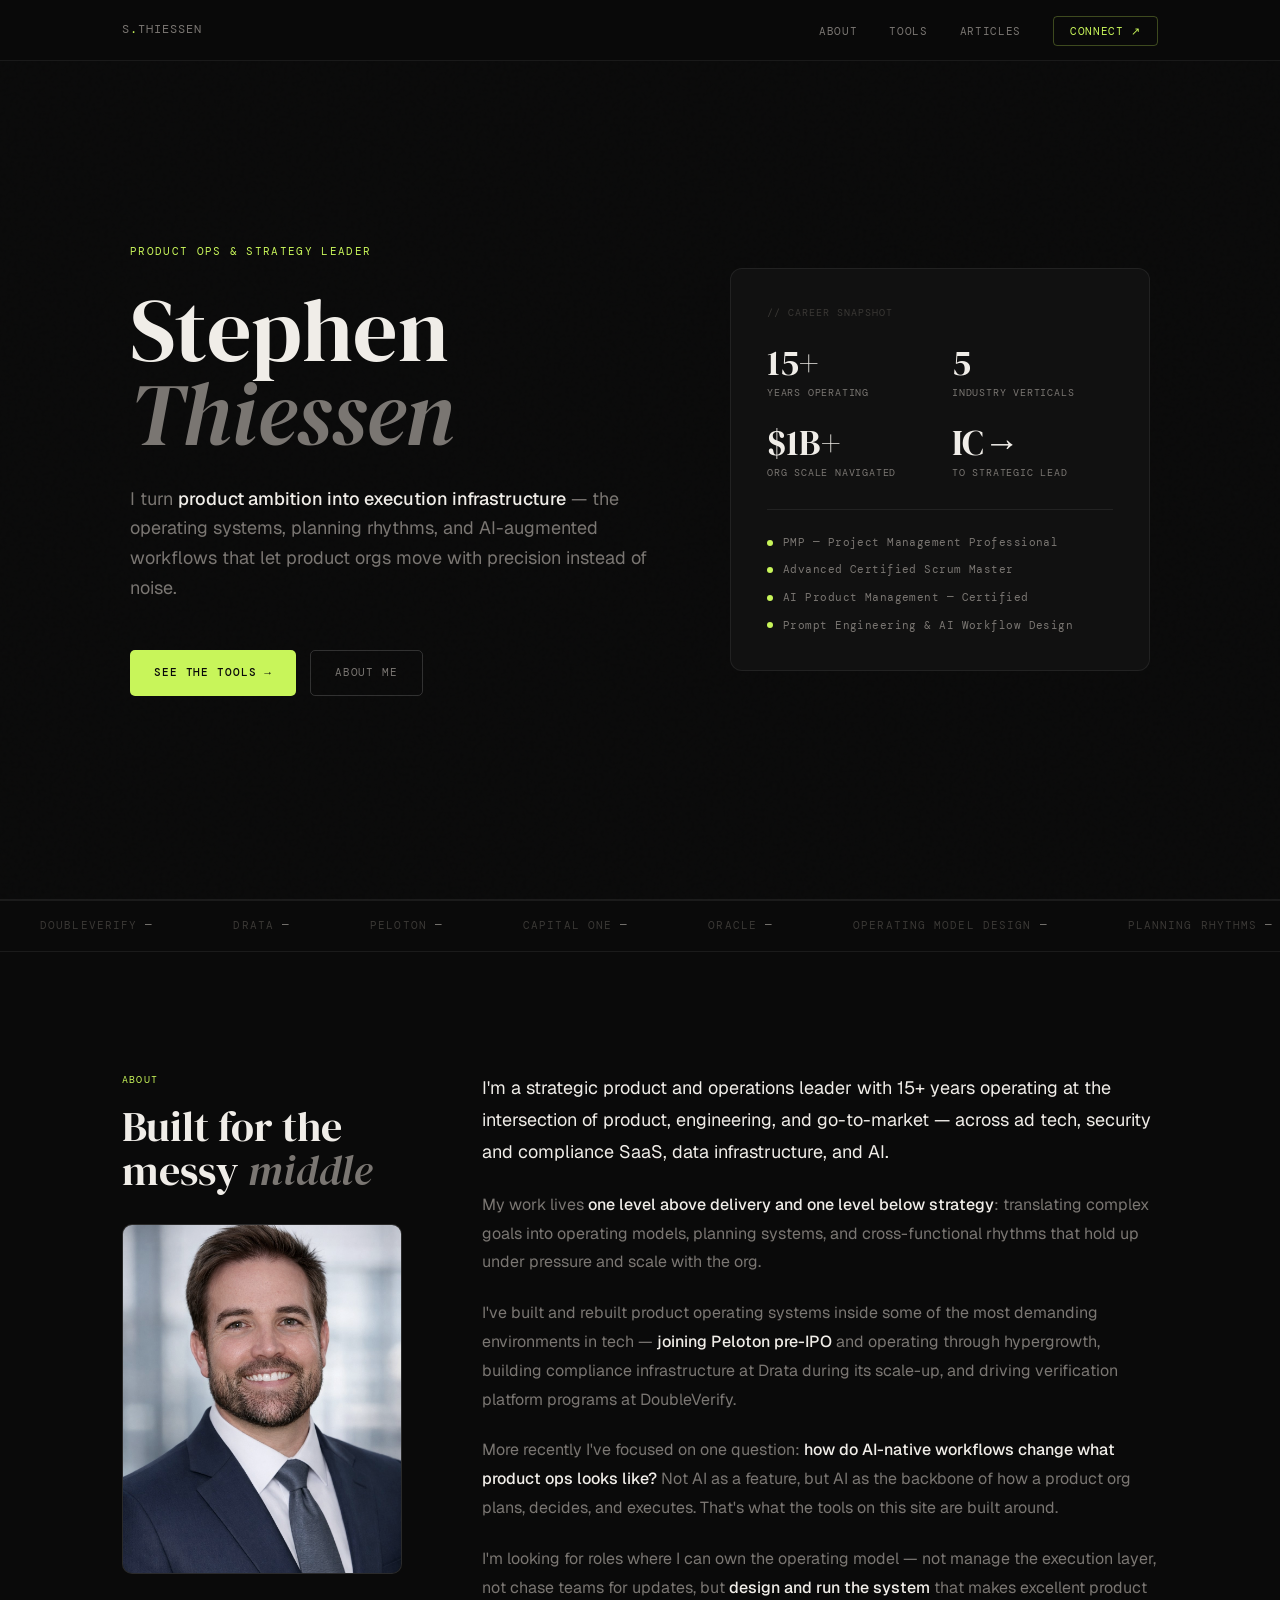
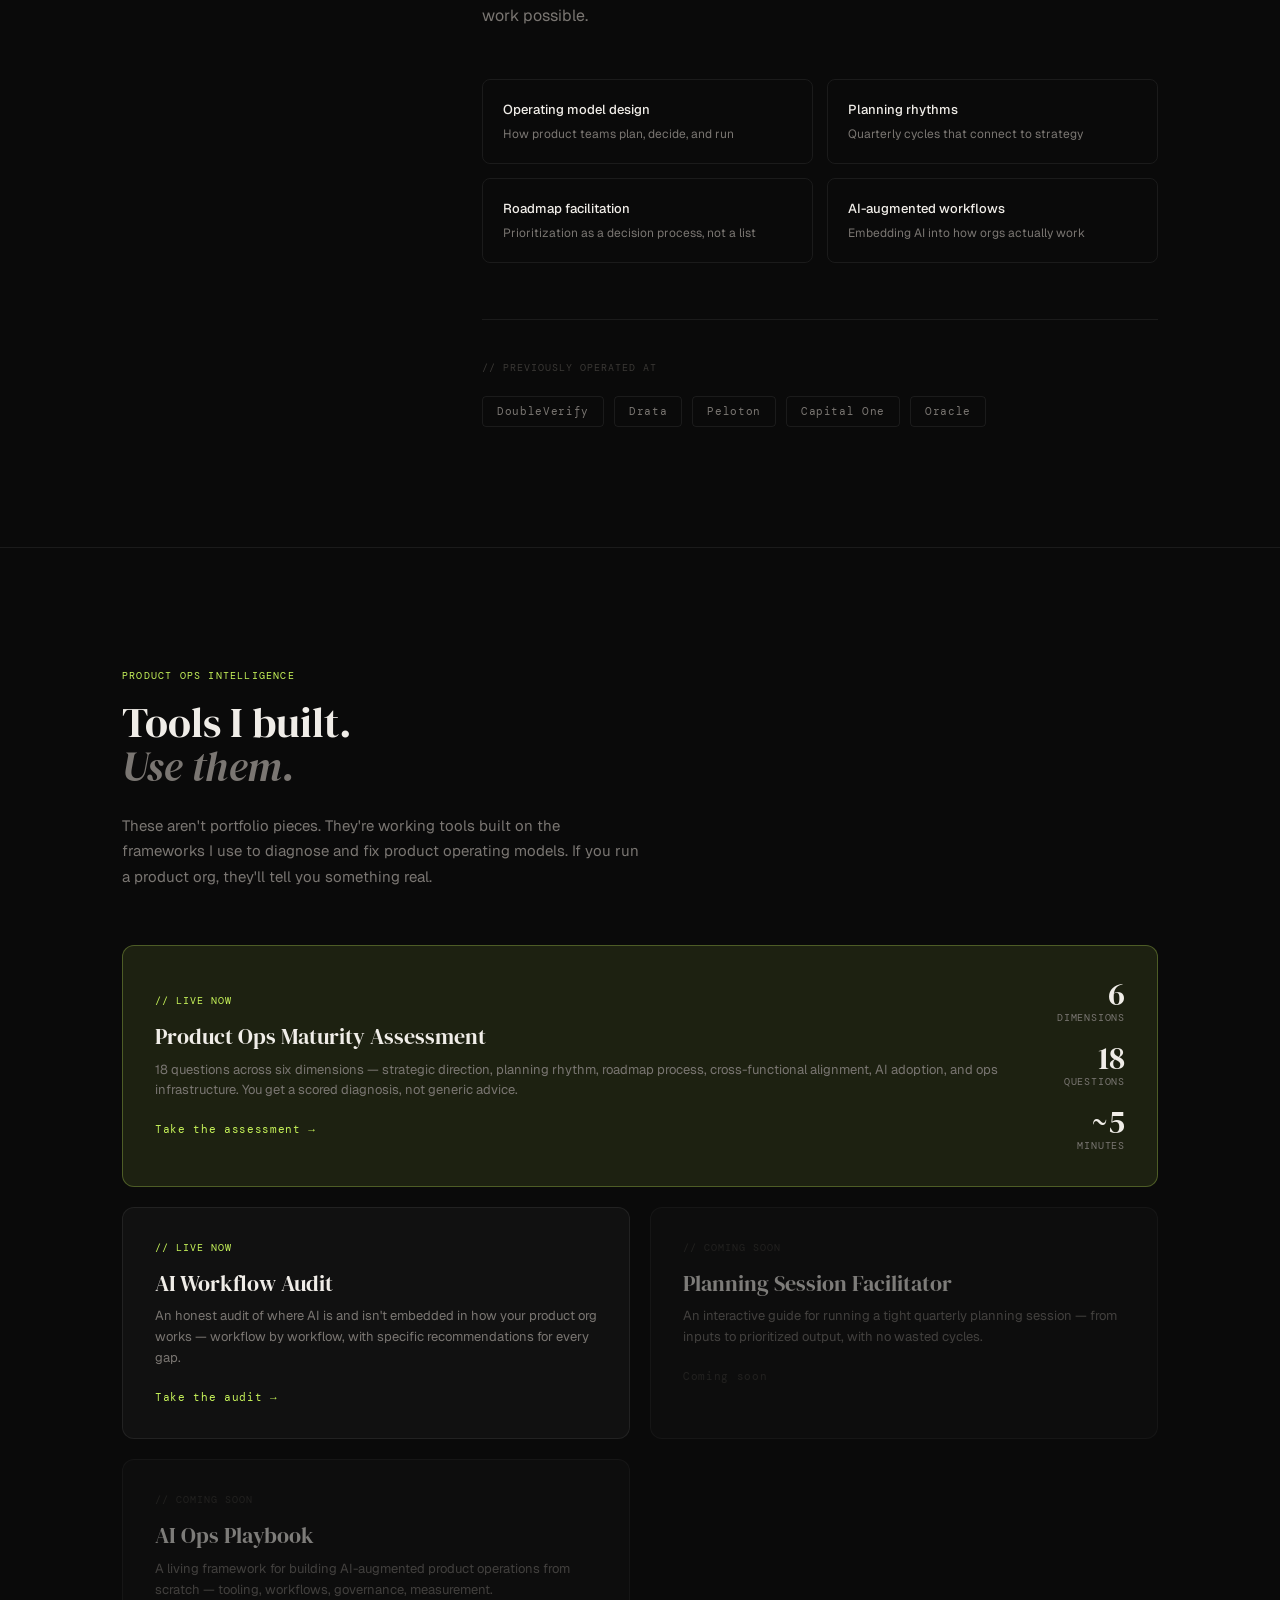
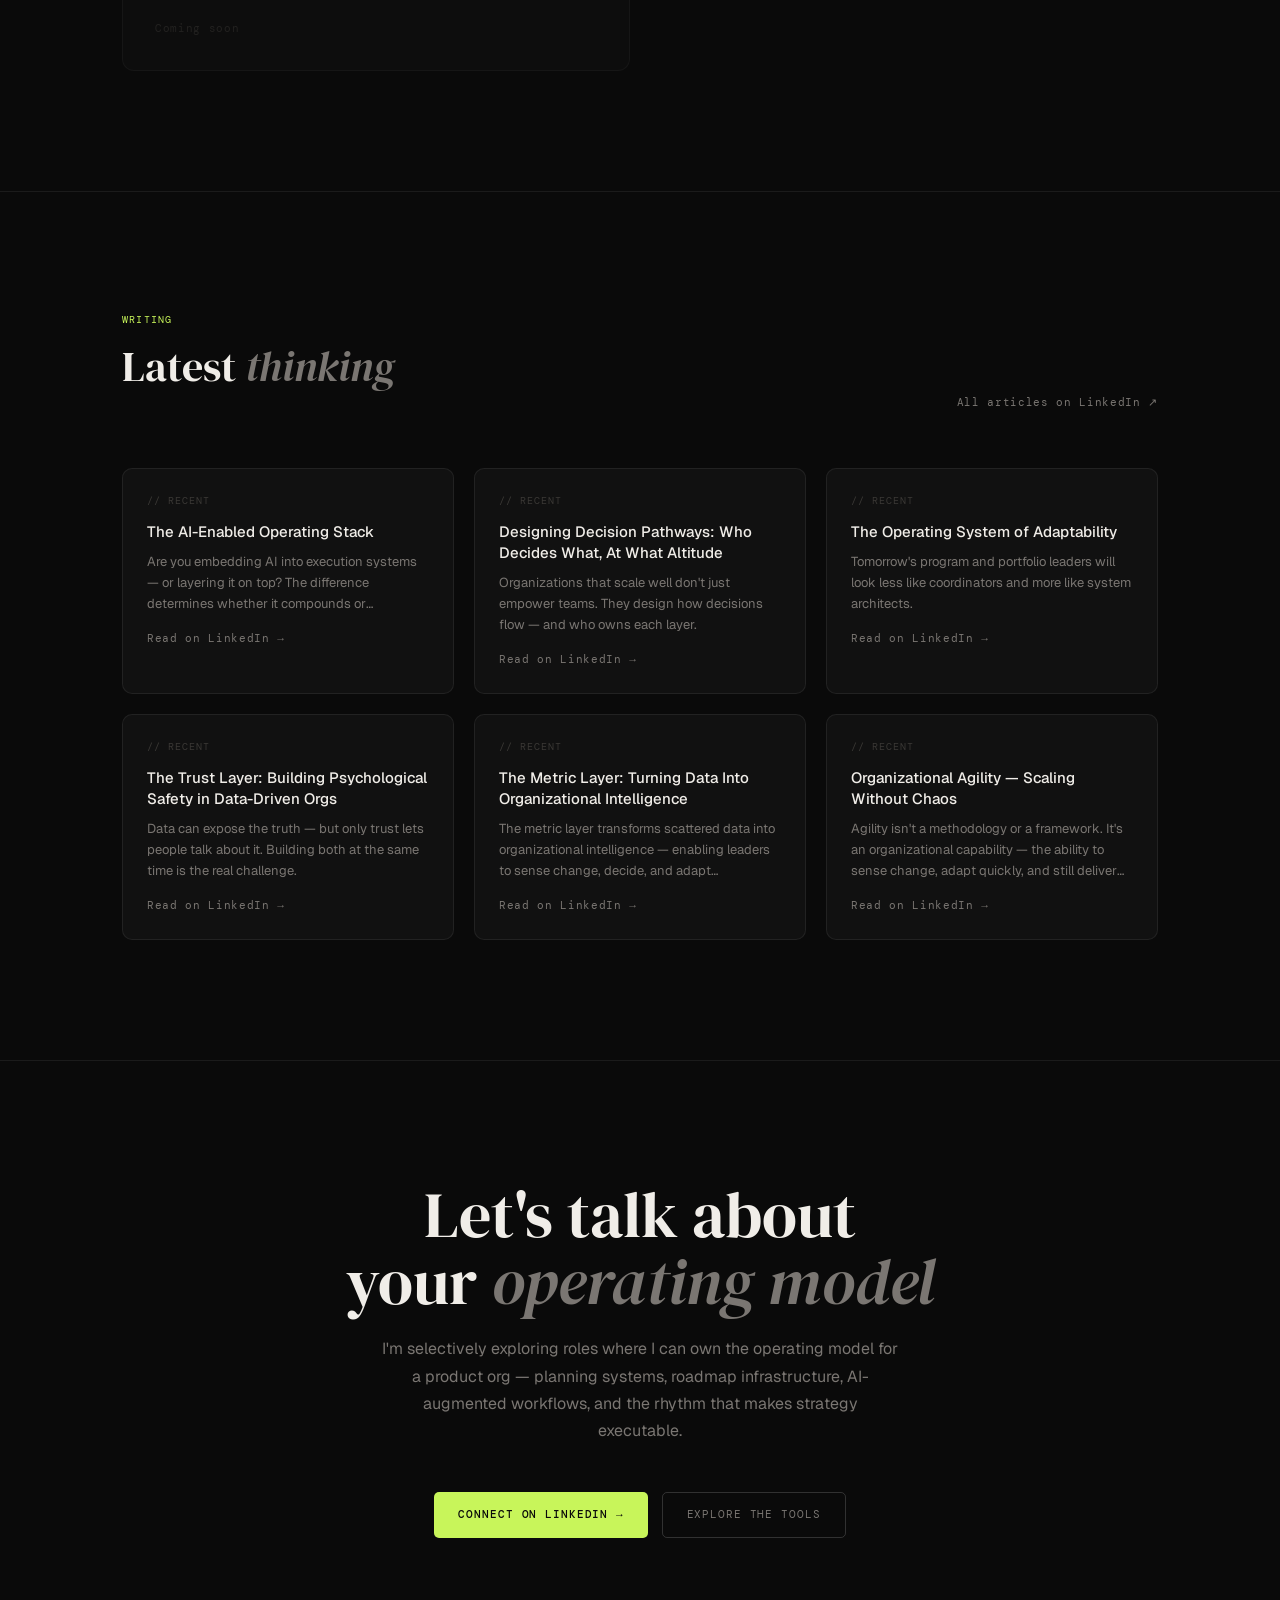
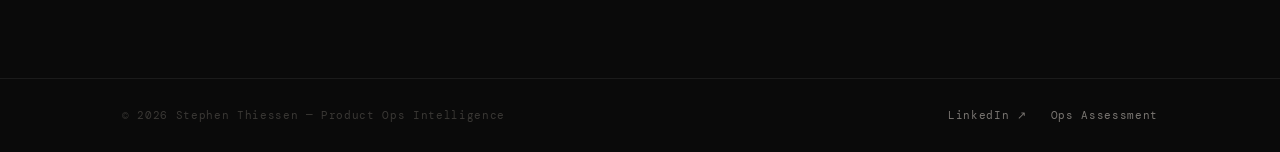
==== commit 11ae5530: "Update AI Workflow Audit card details Updated the AI Workflow Audit card to reflect live status and " ====
--- a/index.html
+++ b/index.html
@@ -925,12 +925,12 @@
         </div>
       </a>
       <!-- Coming soon cards -->
-      <div class="tool-card soon">
-        <div class="tool-card-eyebrow">// Coming soon</div>
+      <a href="./ai-workflow-audit/" class="tool-card reveal">
+        <div class="tool-card-eyebrow">// Live now</div>
         <div class="tool-card-title">AI Workflow Audit</div>
-        <div class="tool-card-desc">An honest audit of where AI is and isn't embedded in how your product org works — and what that gap is costing you.</div>
-        <div class="tool-card-link">Coming soon</div>
-      </div>
+        <div class="tool-card-desc">An honest audit of where AI is and isn't embedded in how your product org works — workflow by workflow, with specific recommendations for every gap.</div>
+        <div class="tool-card-link">Take the audit →</div>
+      </a>
       <div class="tool-card soon">
         <div class="tool-card-eyebrow">// Coming soon</div>
         <div class="tool-card-title">Planning Session Facilitator</div>
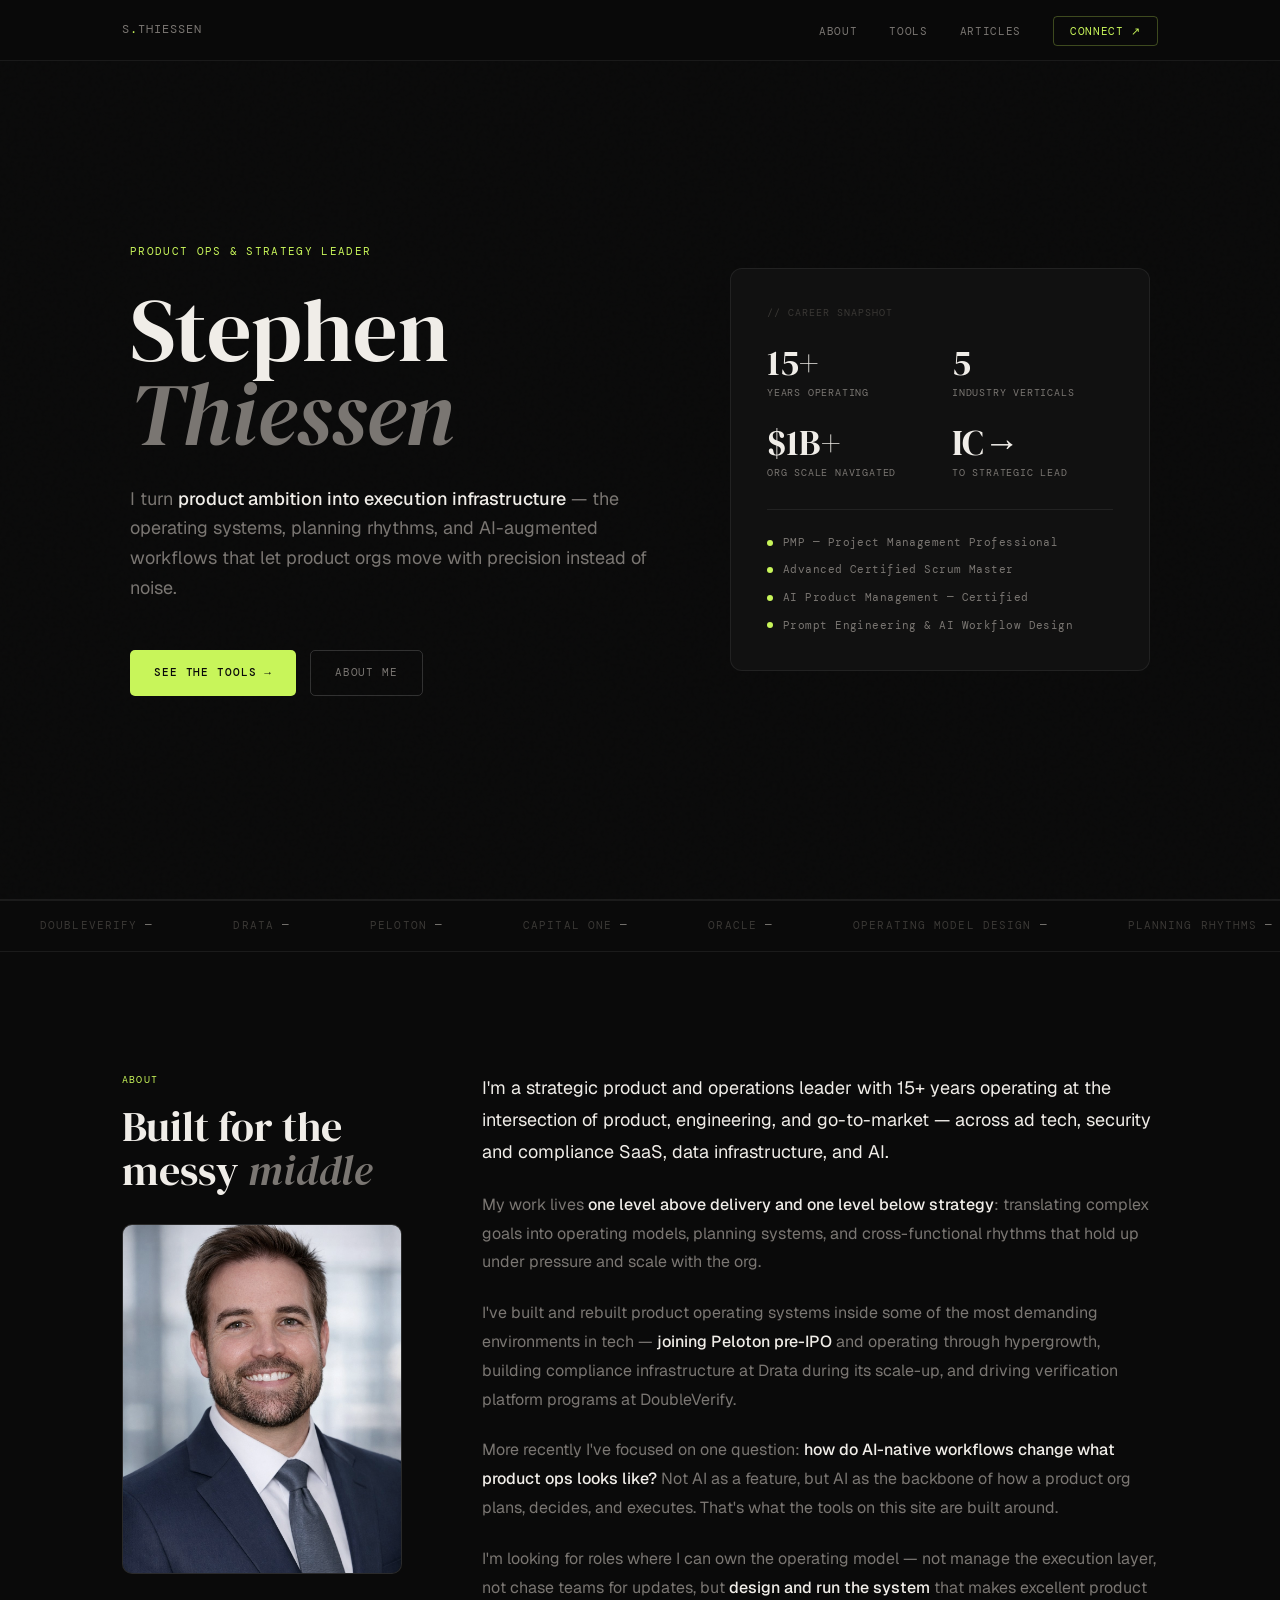
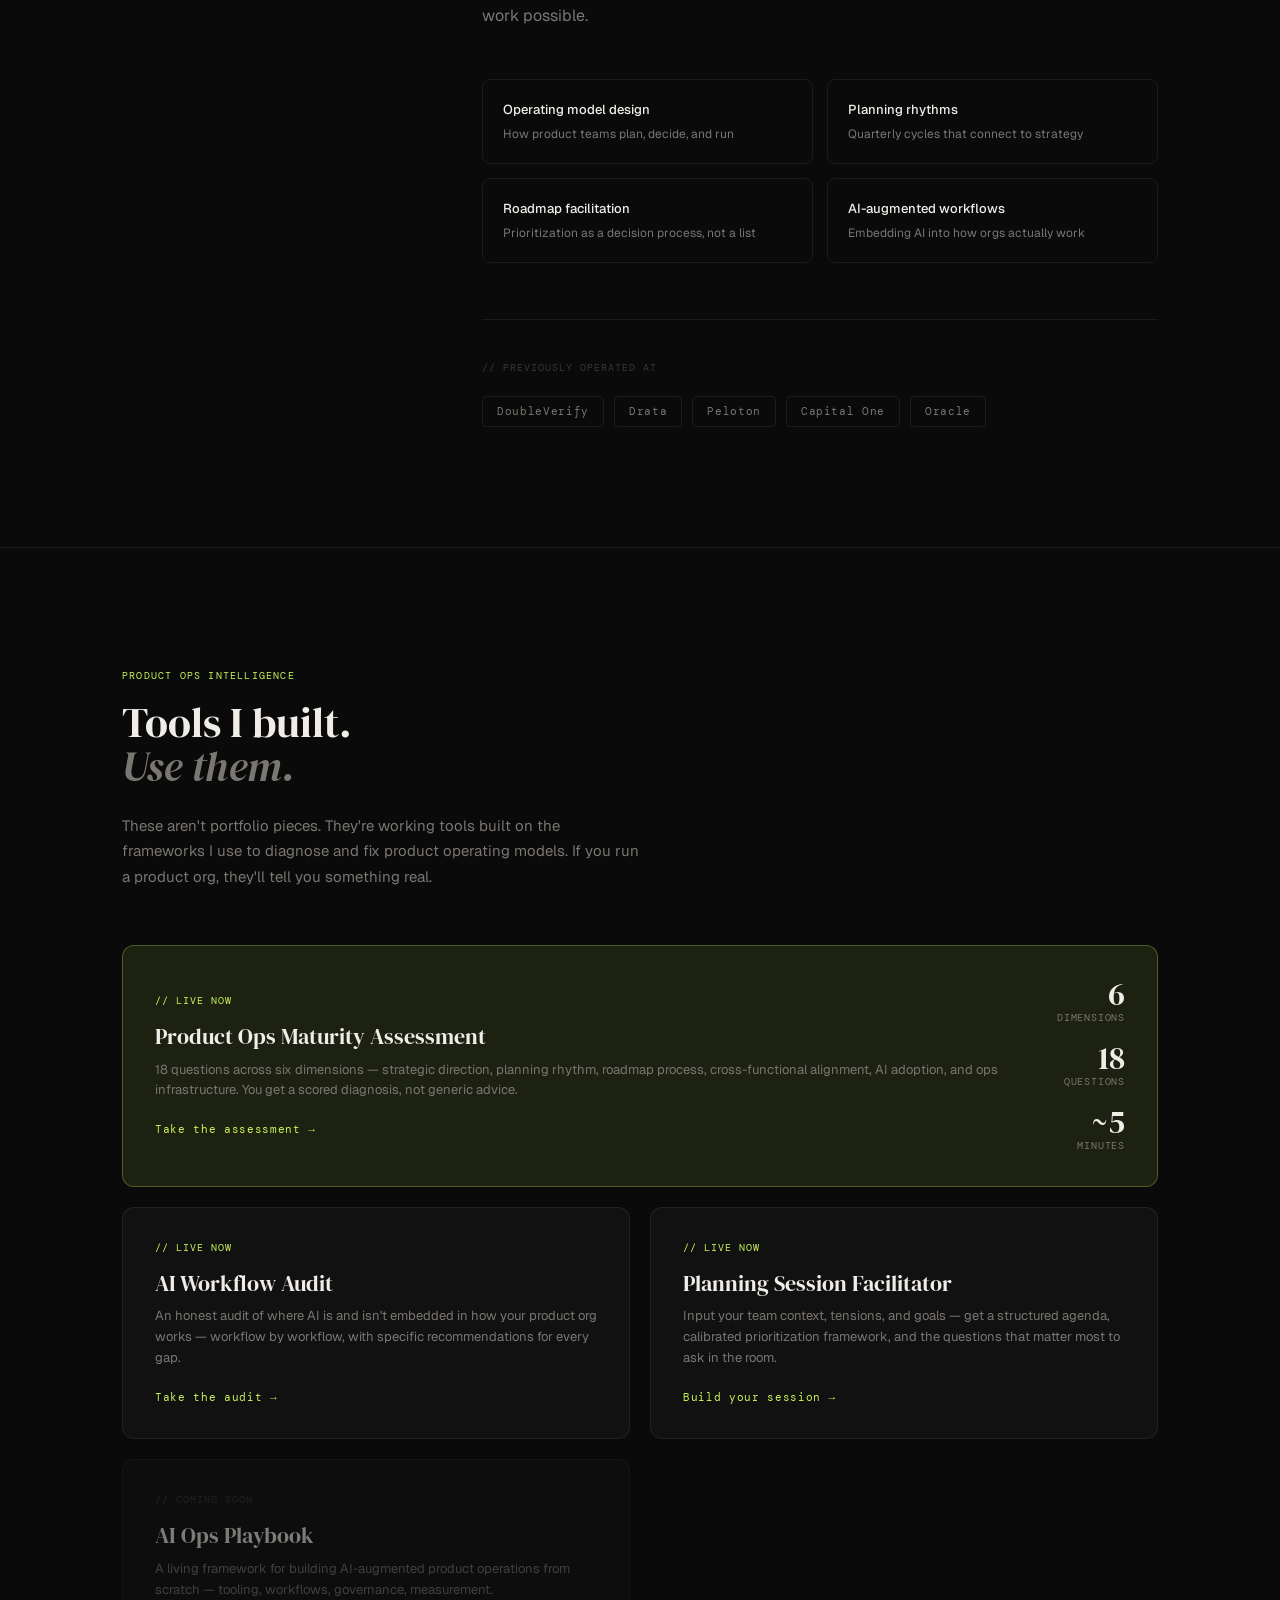
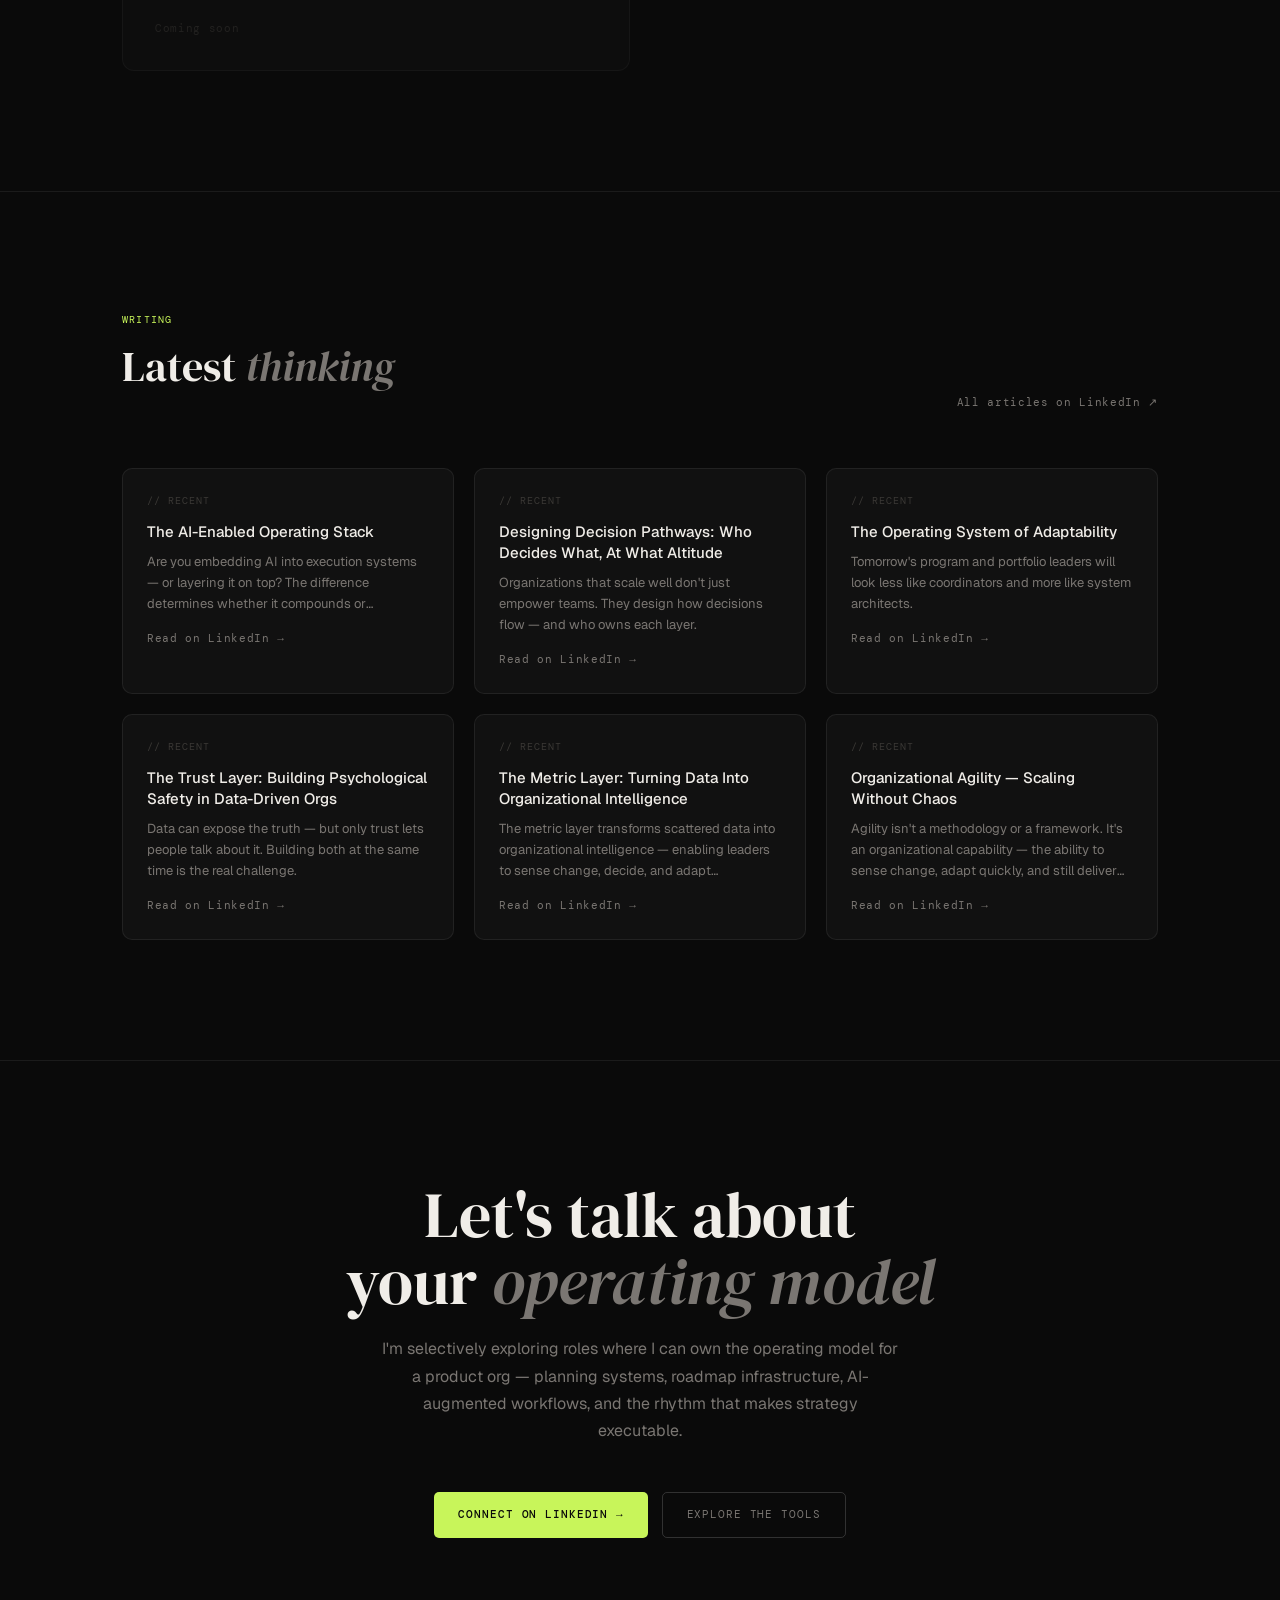
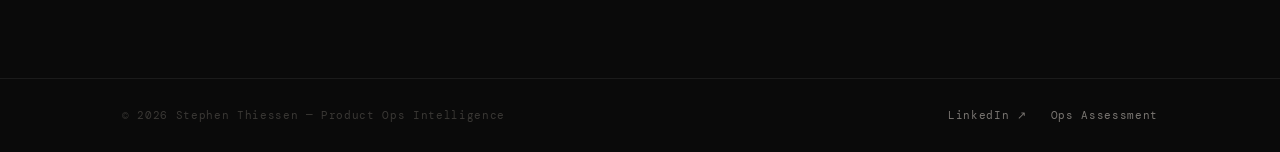
==== commit bbbaff53: "Update Planning Session Facilitator card details" ====
--- a/index.html
+++ b/index.html
@@ -931,12 +931,12 @@
         <div class="tool-card-desc">An honest audit of where AI is and isn't embedded in how your product org works — workflow by workflow, with specific recommendations for every gap.</div>
         <div class="tool-card-link">Take the audit →</div>
       </a>
-      <div class="tool-card soon">
-        <div class="tool-card-eyebrow">// Coming soon</div>
+      <a href="./planning-facilitator/" class="tool-card reveal">
+        <div class="tool-card-eyebrow">// Live now</div>
         <div class="tool-card-title">Planning Session Facilitator</div>
-        <div class="tool-card-desc">An interactive guide for running a tight quarterly planning session — from inputs to prioritized output, with no wasted cycles.</div>
-        <div class="tool-card-link">Coming soon</div>
-      </div>
+        <div class="tool-card-desc">Input your team context, tensions, and goals — get a structured agenda, calibrated prioritization framework, and the questions that matter most to ask in the room.</div>
+        <div class="tool-card-link">Build your session →</div>
+      </a>
       <div class="tool-card soon">
         <div class="tool-card-eyebrow">// Coming soon</div>
         <div class="tool-card-title">AI Ops Playbook</div>
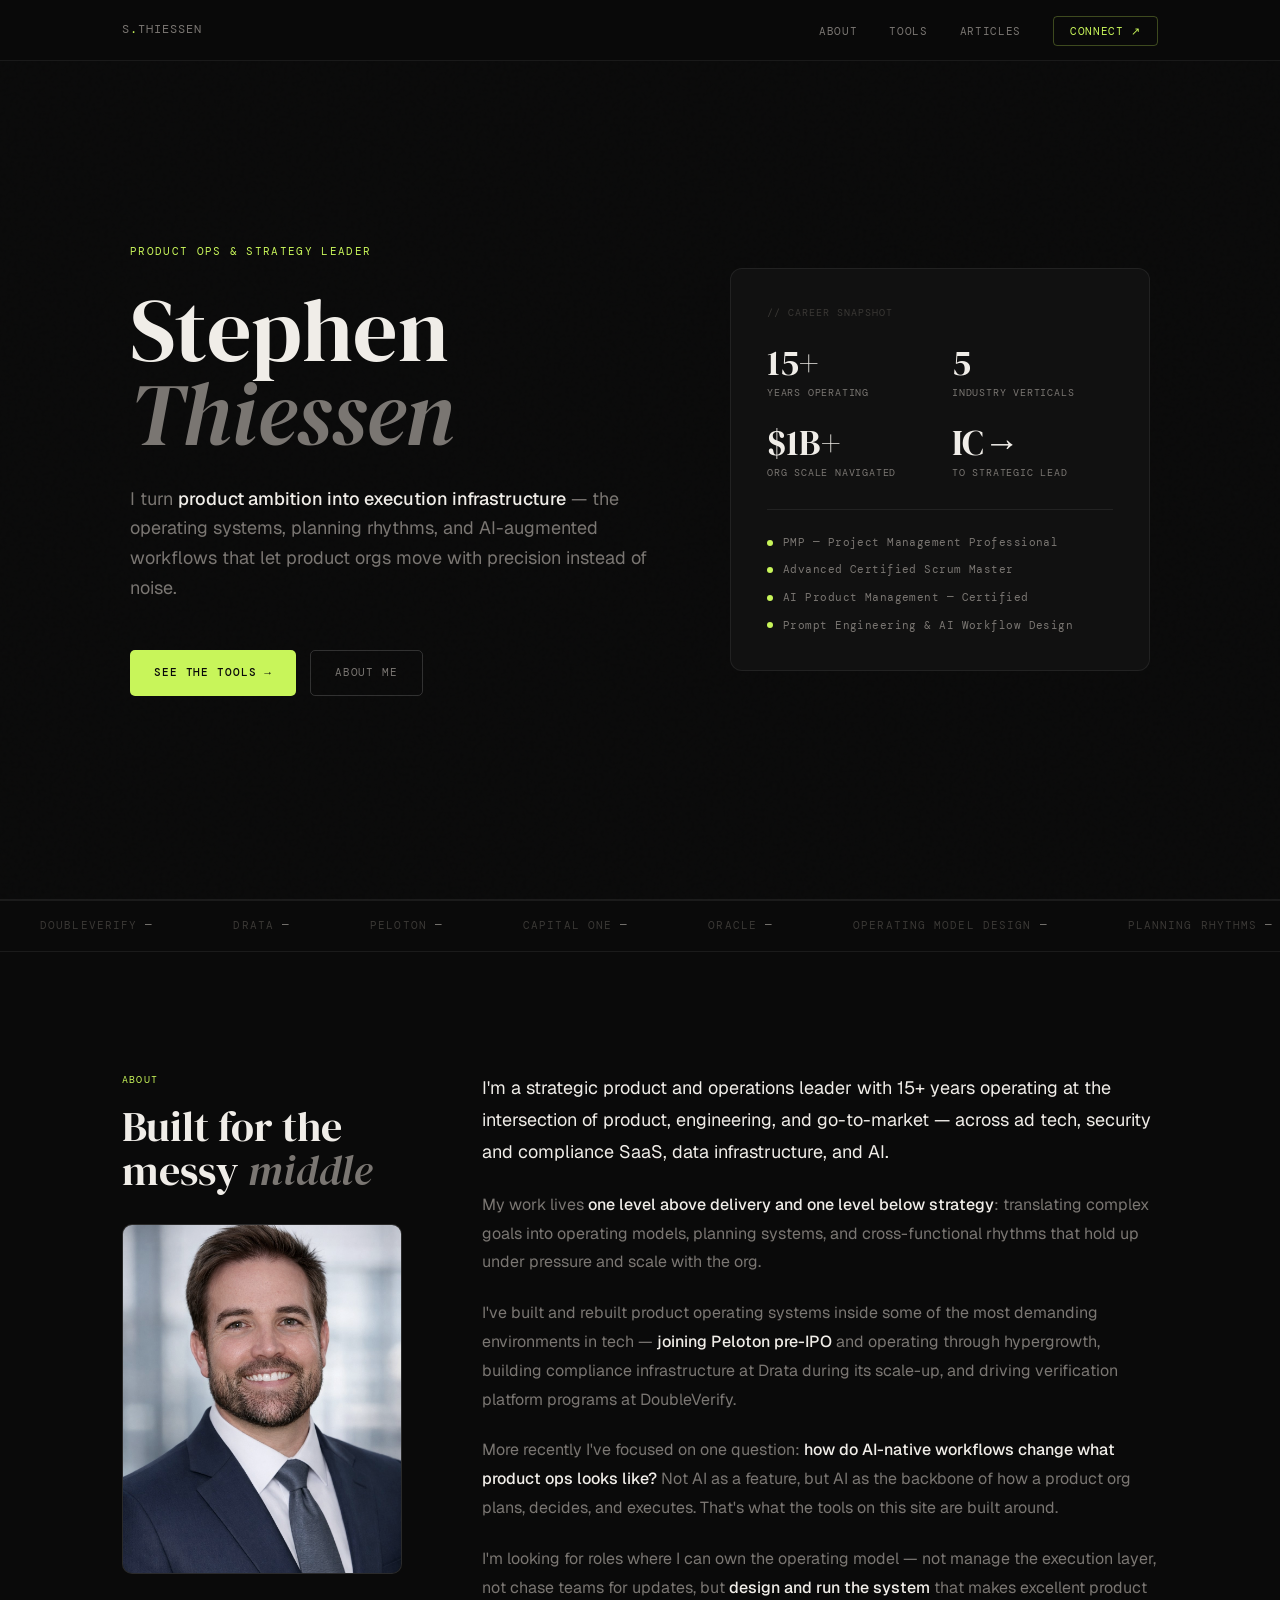
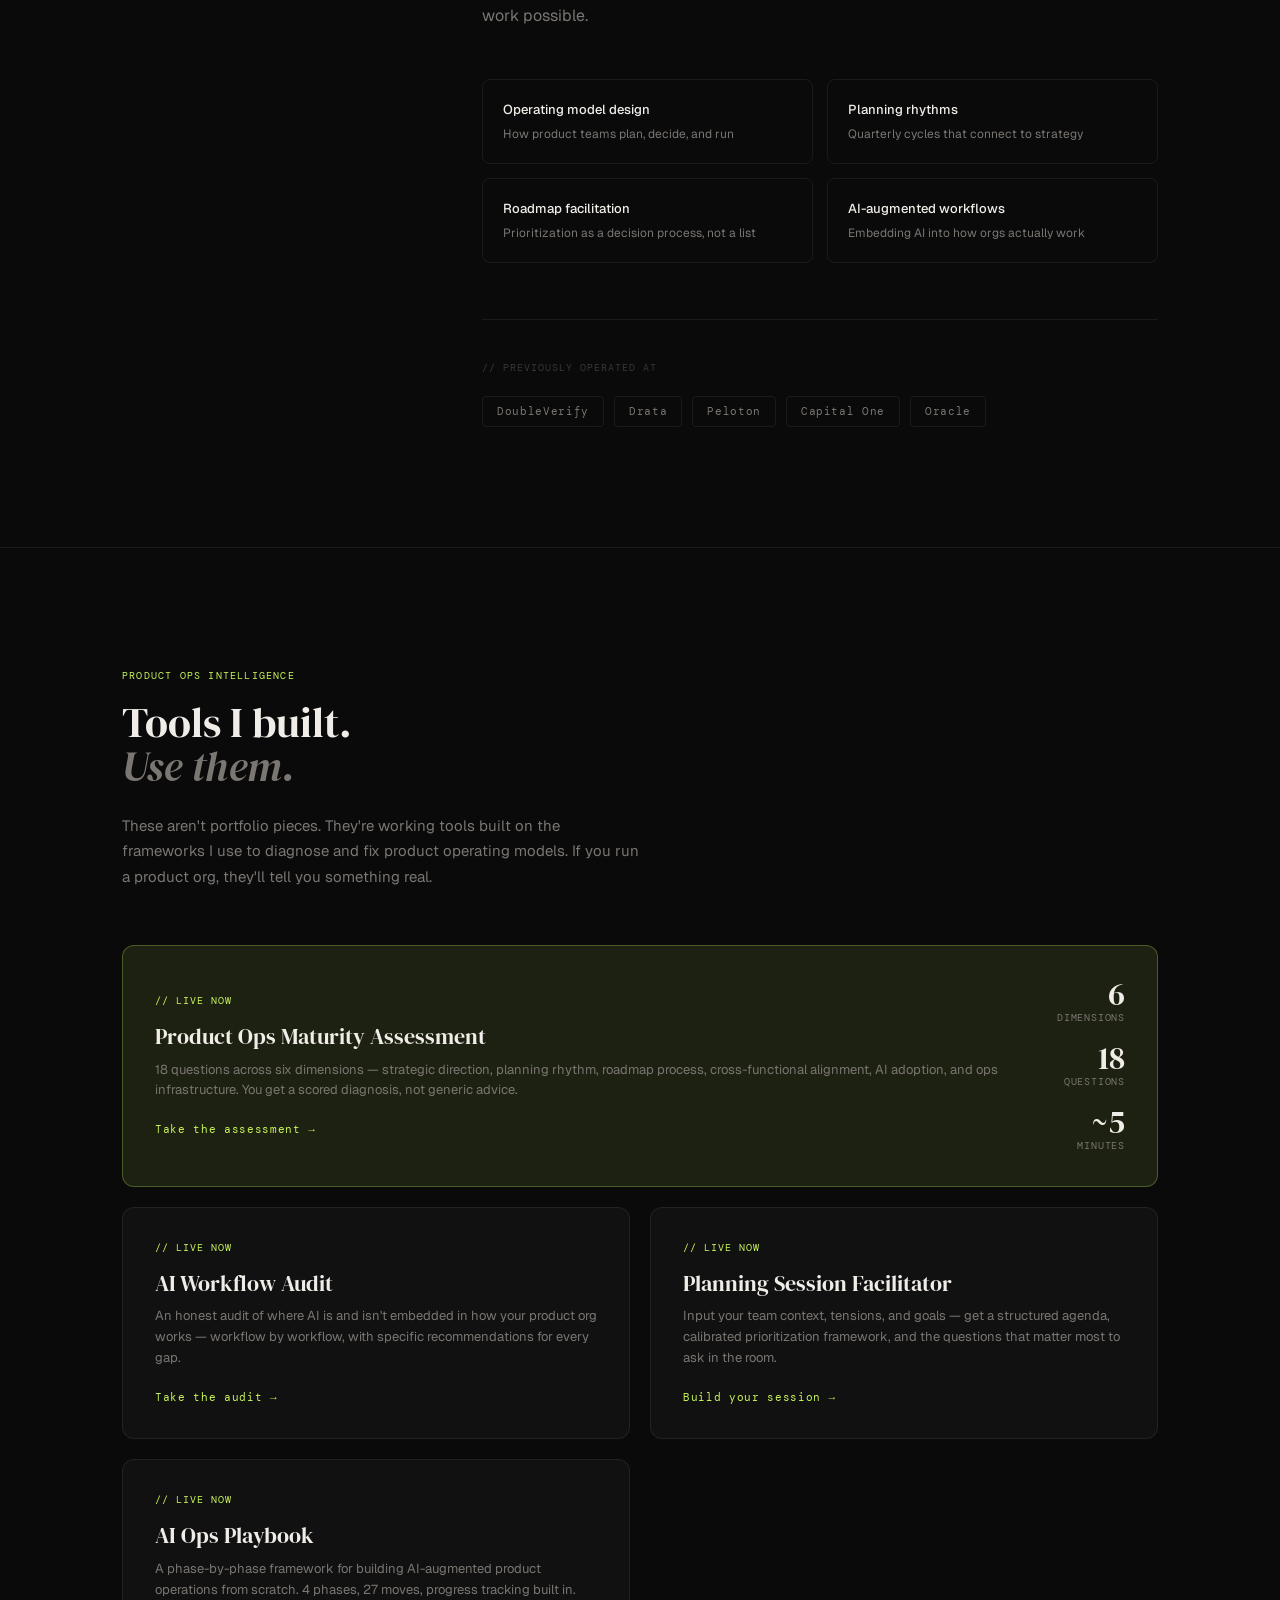
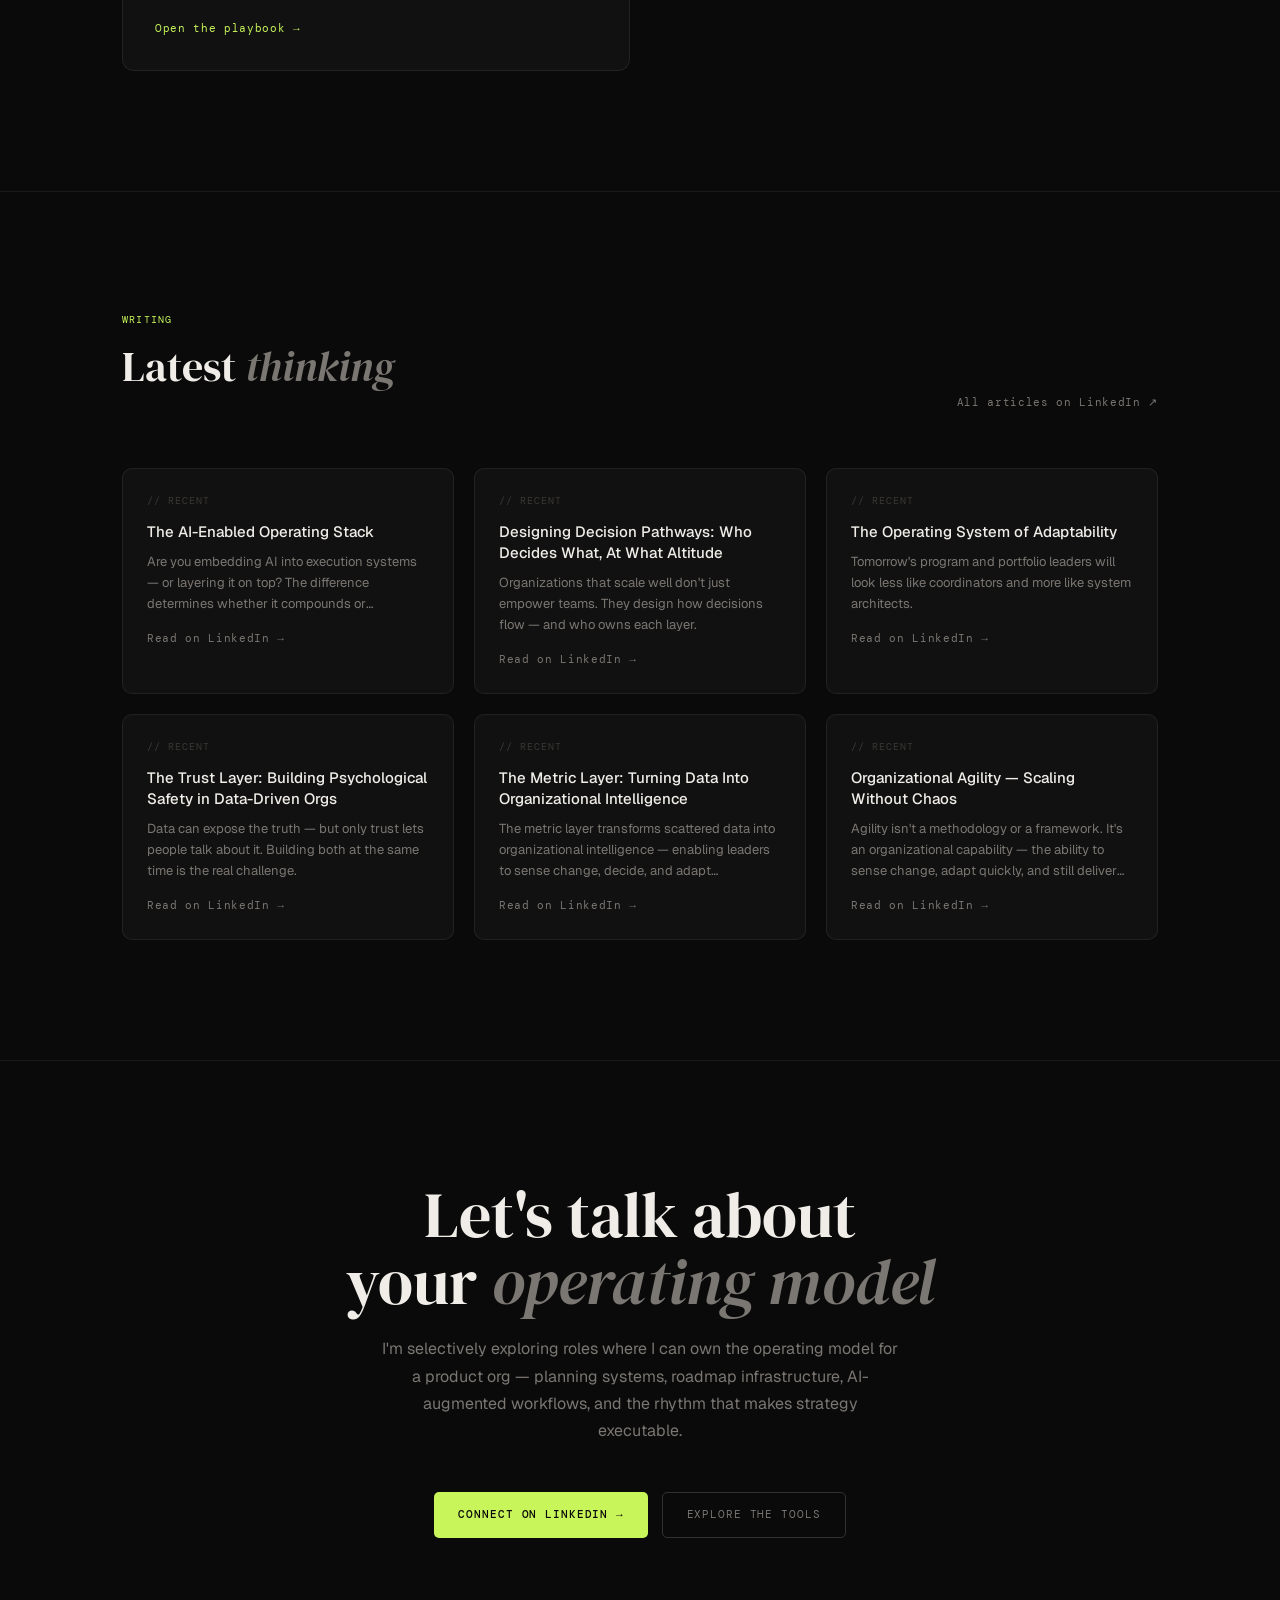
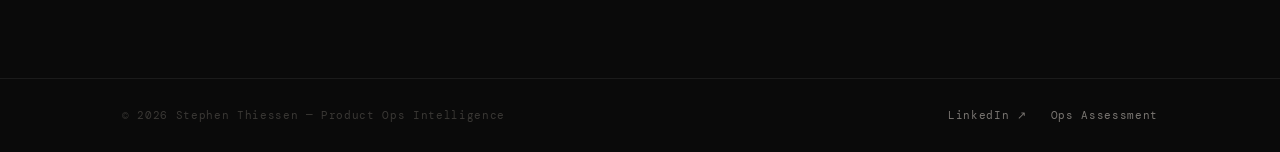
==== commit c2a1471f: "Revise AI Ops Playbook card to indicate it's live Updated AI Ops Playbook section to reflect current" ====
--- a/index.html
+++ b/index.html
@@ -937,12 +937,12 @@
         <div class="tool-card-desc">Input your team context, tensions, and goals — get a structured agenda, calibrated prioritization framework, and the questions that matter most to ask in the room.</div>
         <div class="tool-card-link">Build your session →</div>
       </a>
-      <div class="tool-card soon">
-        <div class="tool-card-eyebrow">// Coming soon</div>
+      <a href="./ai-ops-playbook/" class="tool-card reveal">
+        <div class="tool-card-eyebrow">// Live now</div>
         <div class="tool-card-title">AI Ops Playbook</div>
-        <div class="tool-card-desc">A living framework for building AI-augmented product operations from scratch — tooling, workflows, governance, measurement.</div>
-        <div class="tool-card-link">Coming soon</div>
-      </div>
+        <div class="tool-card-desc">A phase-by-phase framework for building AI-augmented product operations from scratch. 4 phases, 27 moves, progress tracking built in.</div>
+        <div class="tool-card-link">Open the playbook →</div>
+      </a>
     </div>
   </div>
 </section>
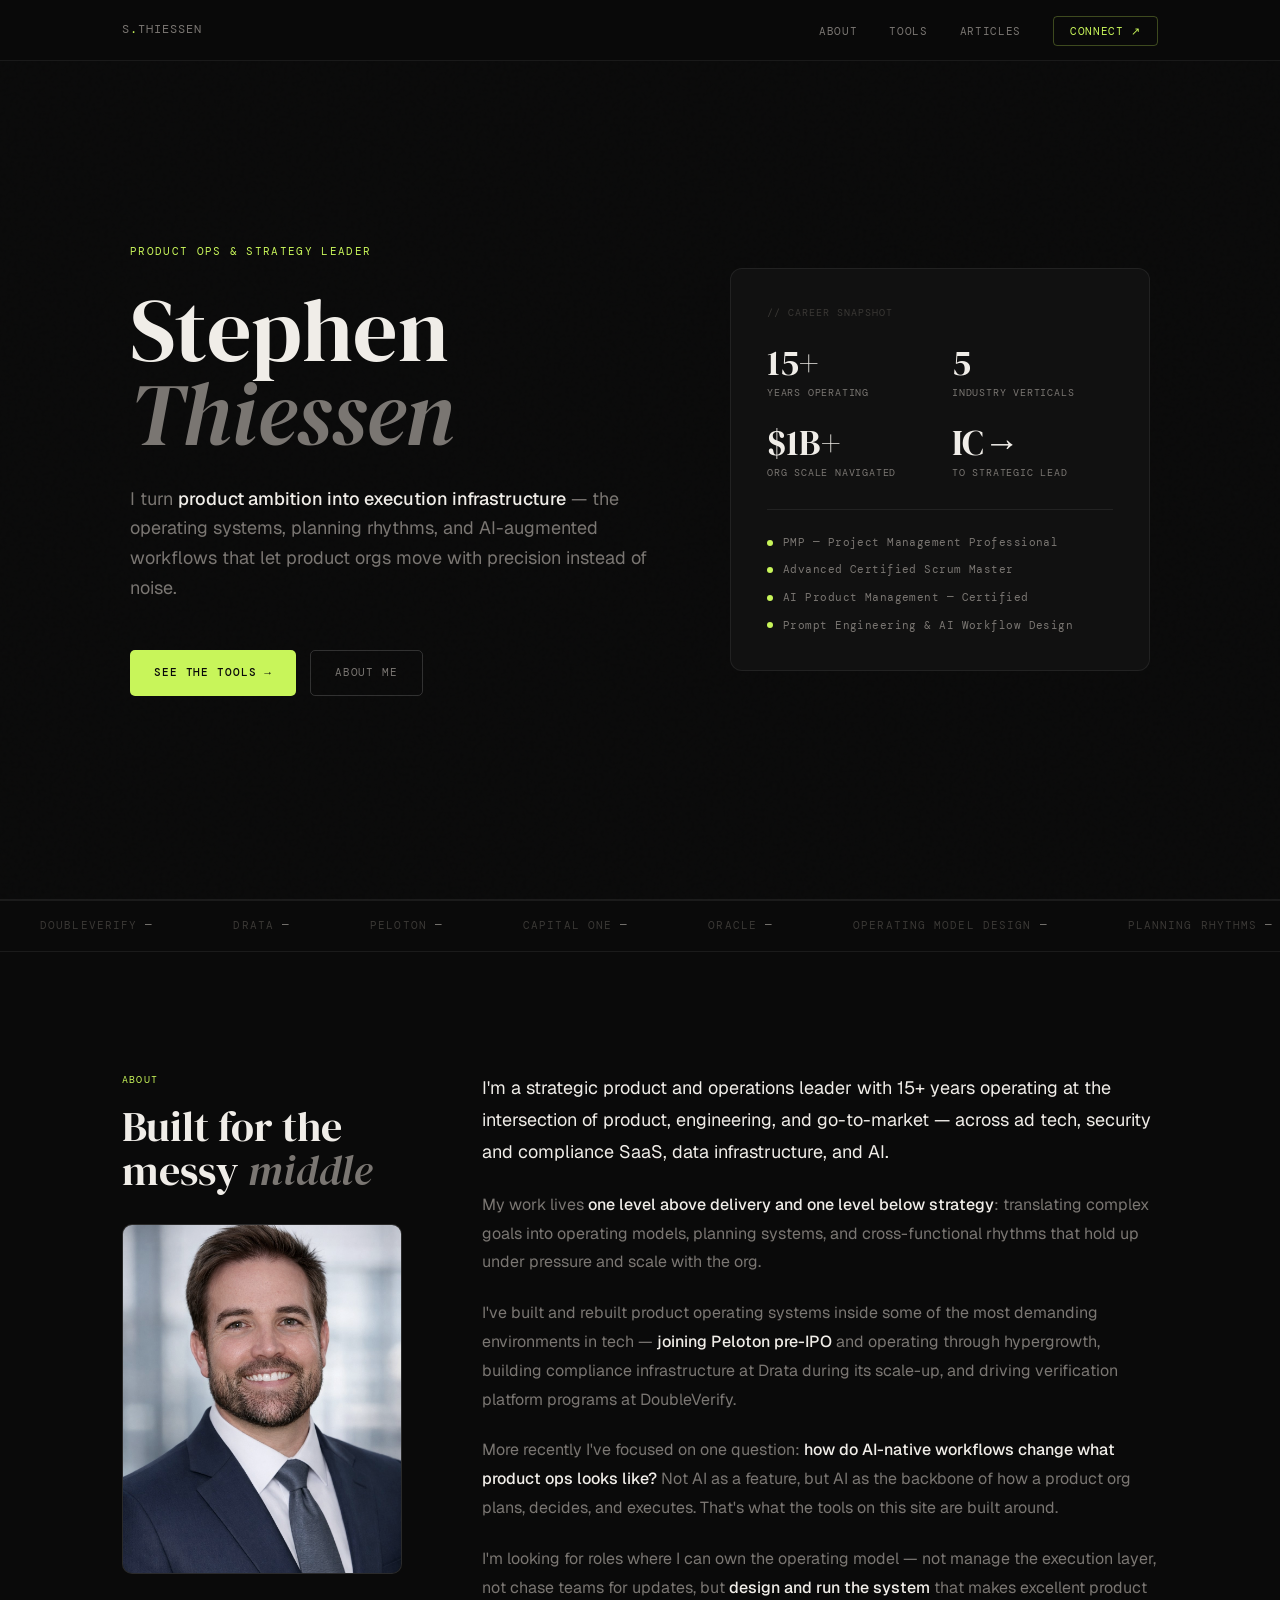
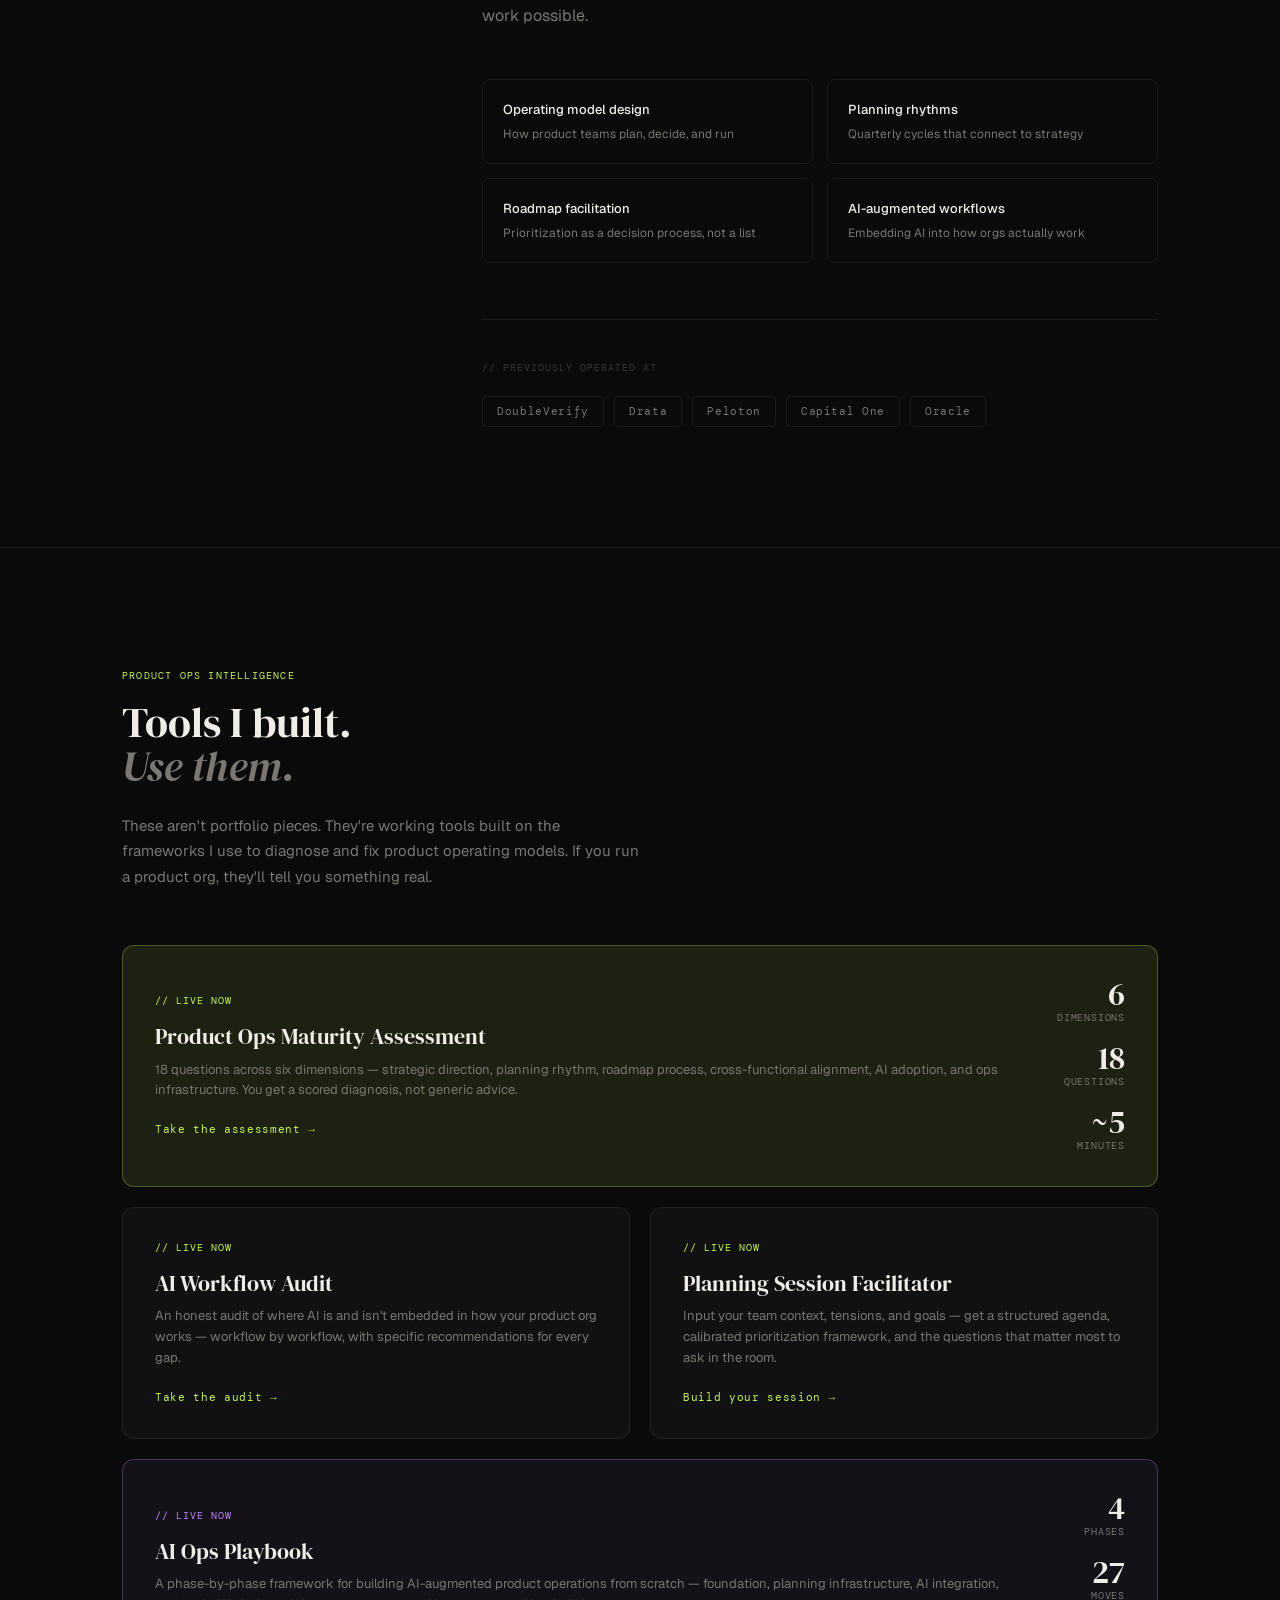
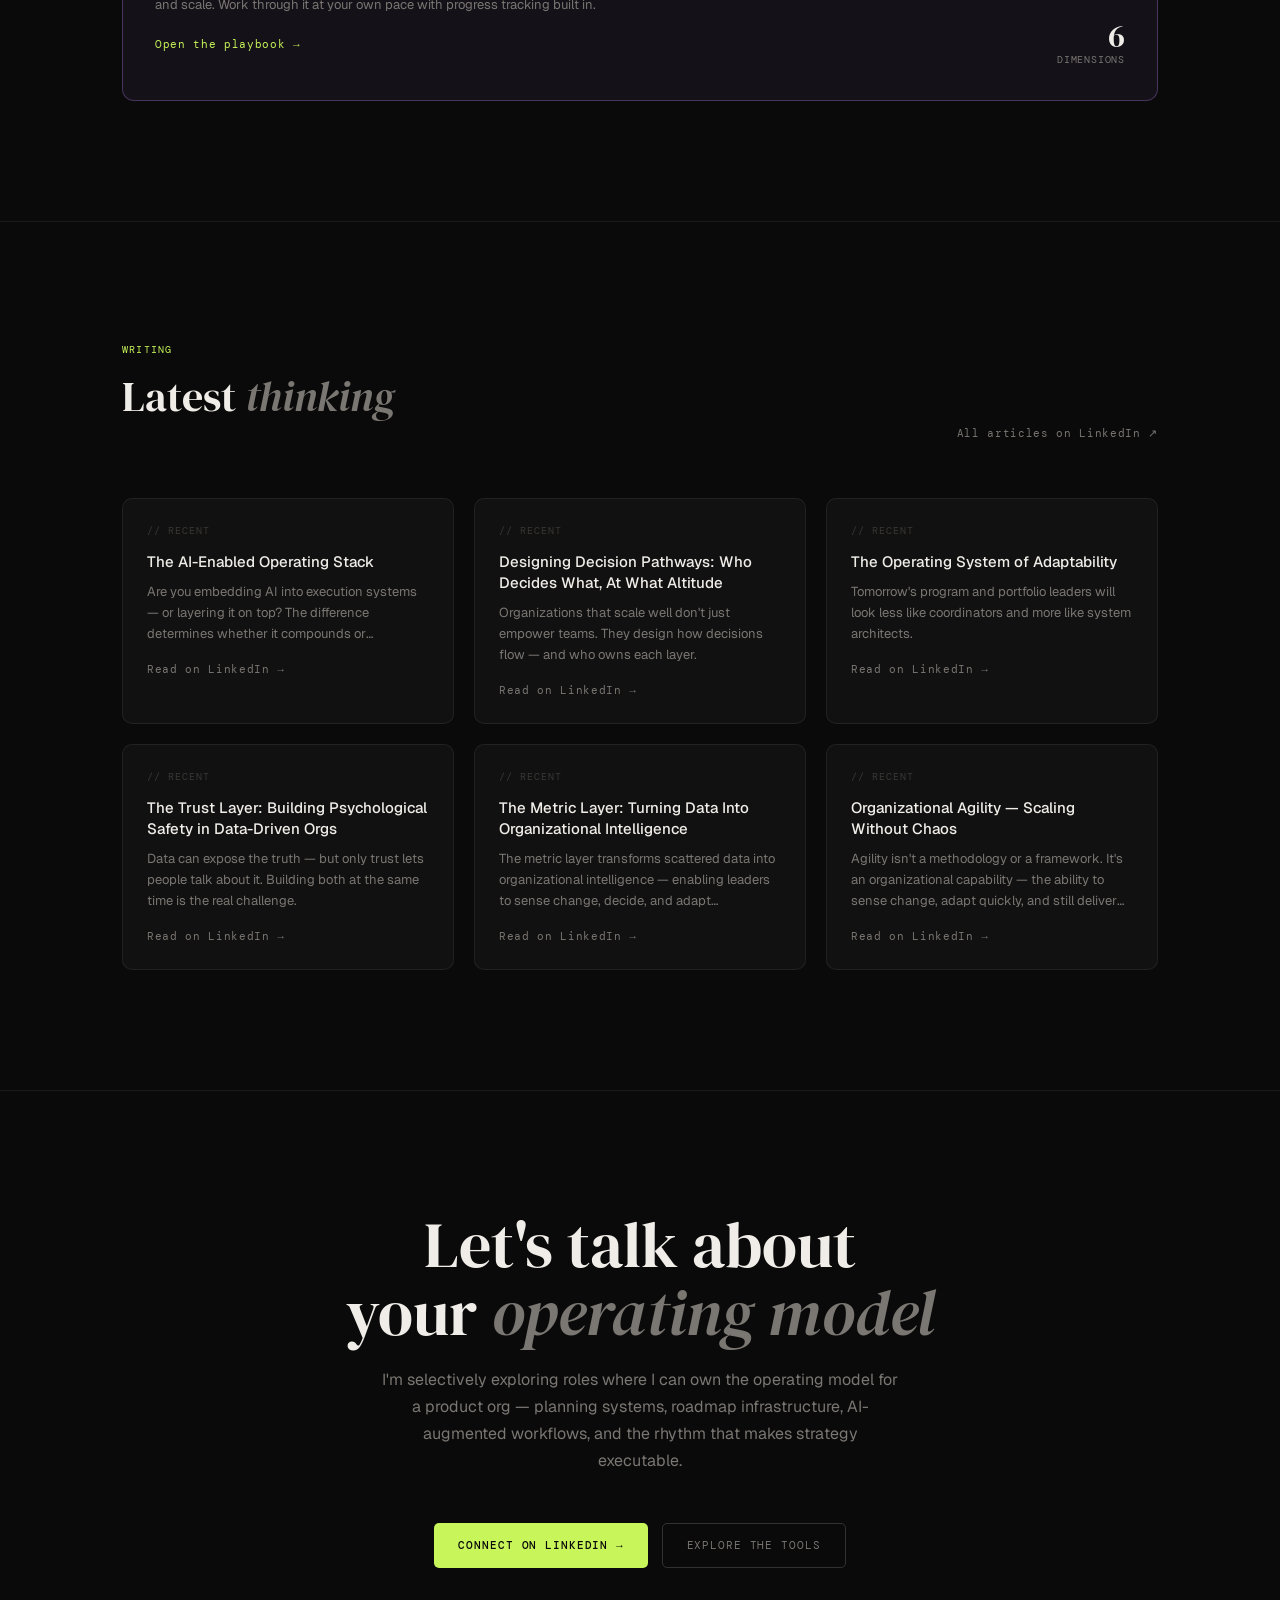
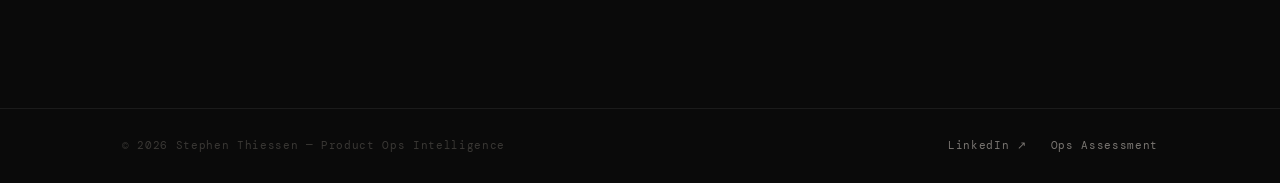
==== commit 1f7a49d2: "Revise AI Ops Playbook card with new content Updated the AI Ops Playbook section with enhanced descr" ====
--- a/index.html
+++ b/index.html
@@ -937,11 +937,27 @@
         <div class="tool-card-desc">Input your team context, tensions, and goals — get a structured agenda, calibrated prioritization framework, and the questions that matter most to ask in the room.</div>
         <div class="tool-card-link">Build your session →</div>
       </a>
-      <a href="./ai-ops-playbook/" class="tool-card reveal">
-        <div class="tool-card-eyebrow">// Live now</div>
-        <div class="tool-card-title">AI Ops Playbook</div>
-        <div class="tool-card-desc">A phase-by-phase framework for building AI-augmented product operations from scratch. 4 phases, 27 moves, progress tracking built in.</div>
-        <div class="tool-card-link">Open the playbook →</div>
+      <a href="./ai-ops-playbook/" class="tool-card featured reveal" style="border-color: rgba(192,132,252,0.3); background: rgba(192,132,252,0.06);">
+        <div>
+          <div class="tool-card-eyebrow" style="color:#c084fc;">// Live now</div>
+          <div class="tool-card-title">AI Ops Playbook</div>
+          <div class="tool-card-desc">A phase-by-phase framework for building AI-augmented product operations from scratch — foundation, planning infrastructure, AI integration, and scale. Work through it at your own pace with progress tracking built in.</div>
+          <div class="tool-card-link">Open the playbook →</div>
+        </div>
+        <div class="tool-featured-stats">
+          <div>
+            <div class="tool-stat-val">4</div>
+            <div class="tool-stat-label">Phases</div>
+          </div>
+          <div>
+            <div class="tool-stat-val">27</div>
+            <div class="tool-stat-label">Moves</div>
+          </div>
+          <div>
+            <div class="tool-stat-val">6</div>
+            <div class="tool-stat-label">Dimensions</div>
+          </div>
+        </div>
       </a>
     </div>
   </div>
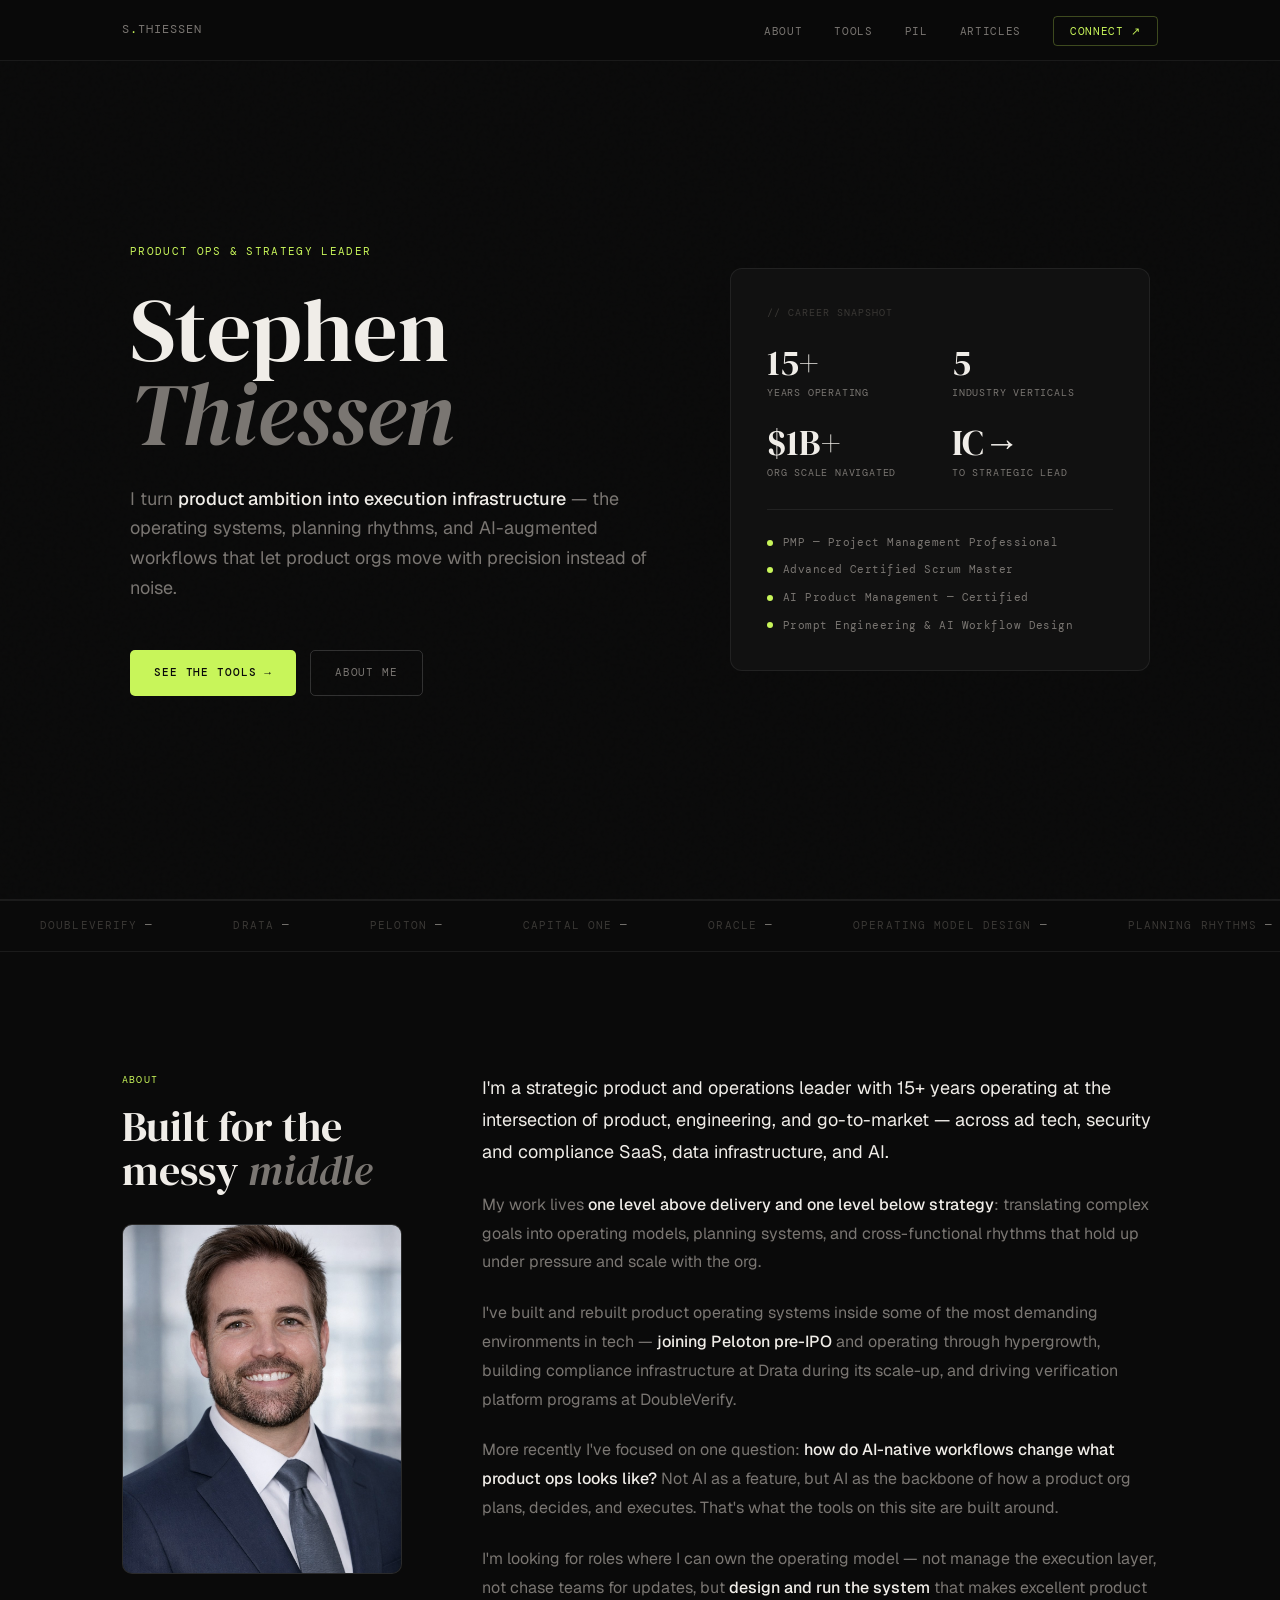
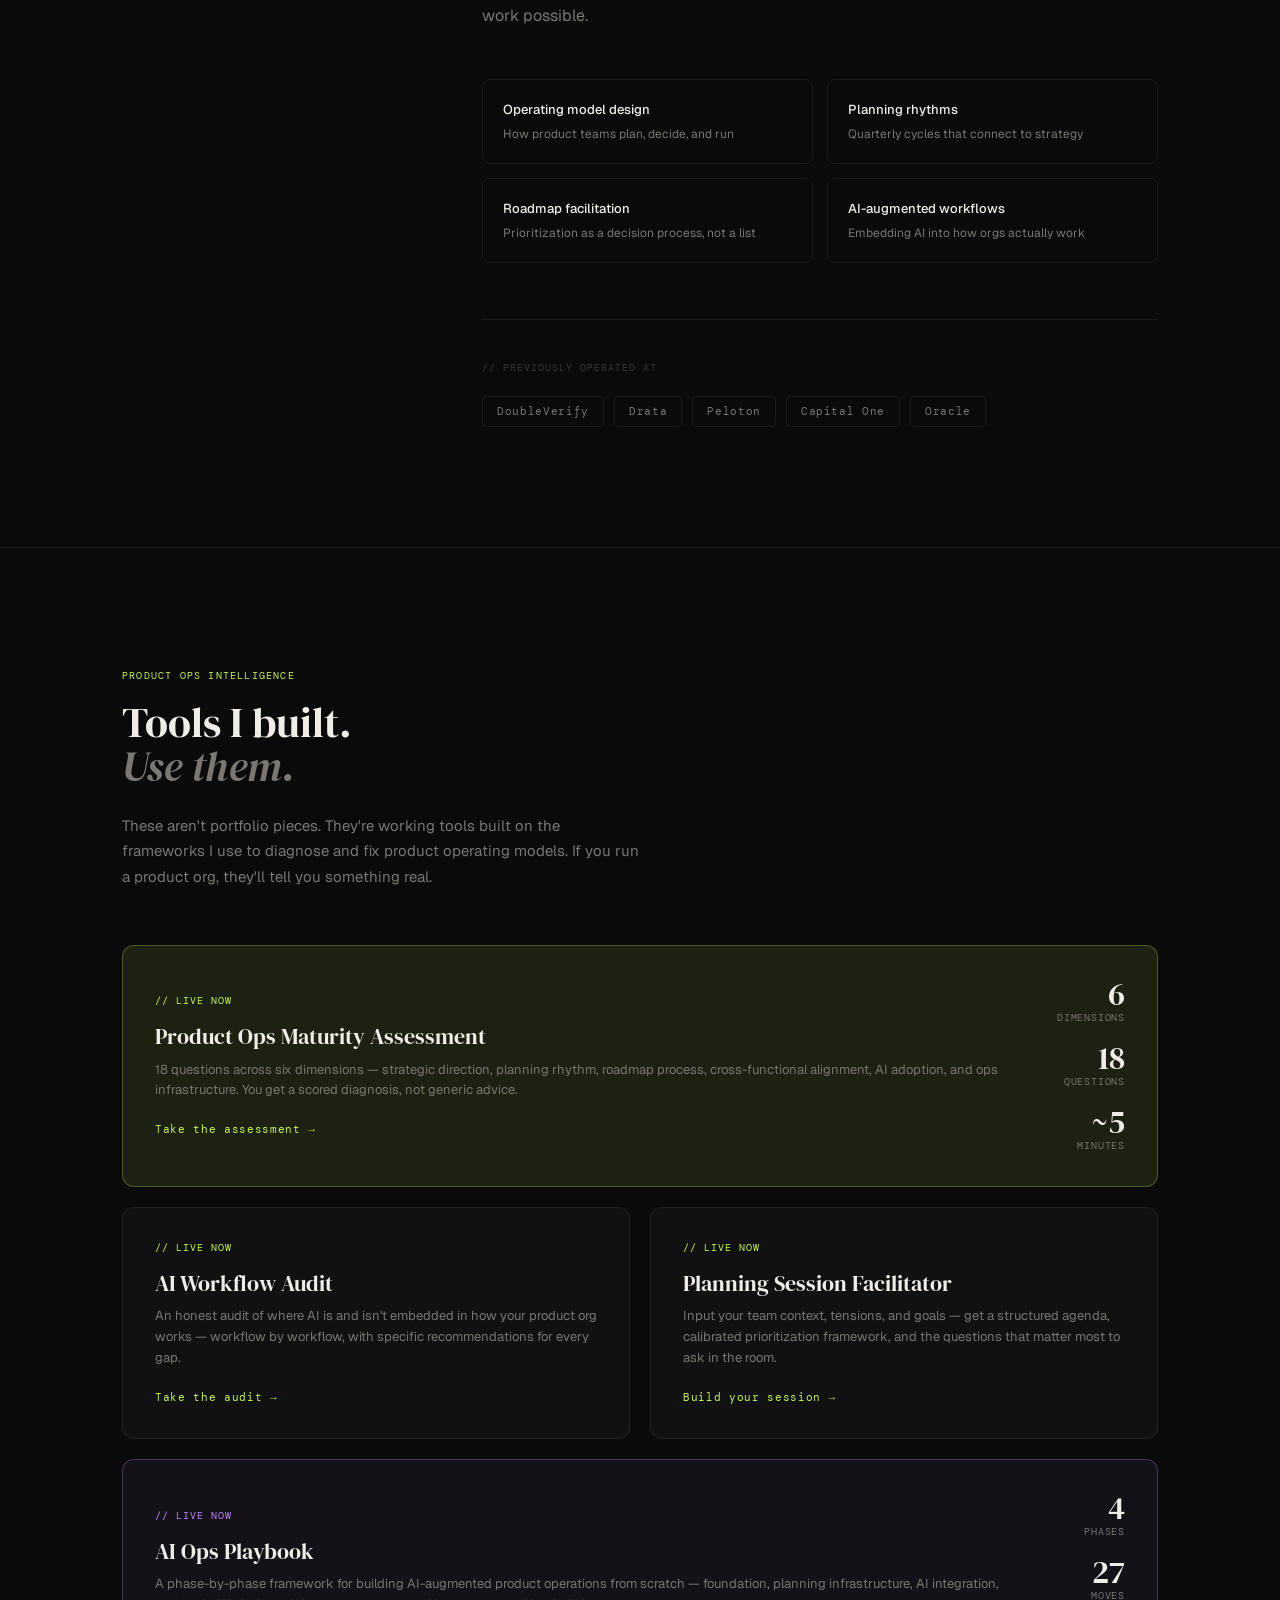
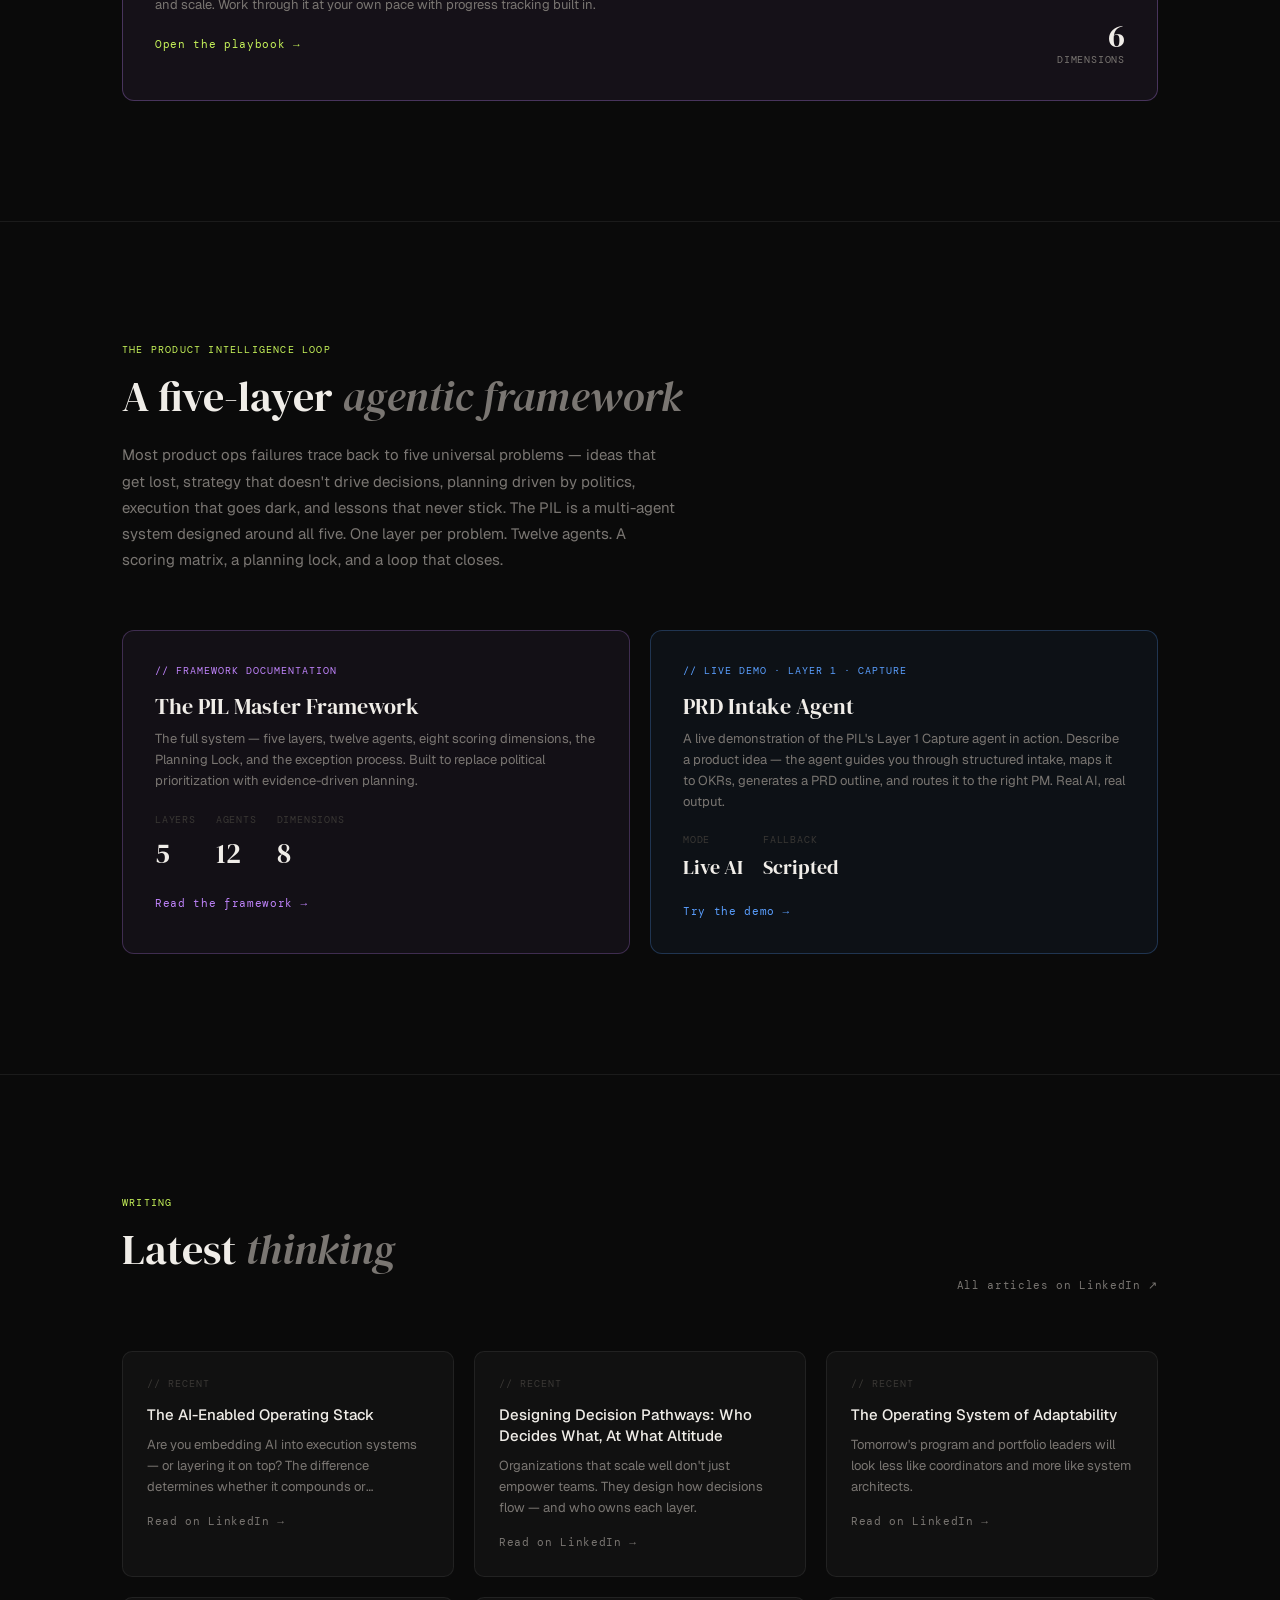
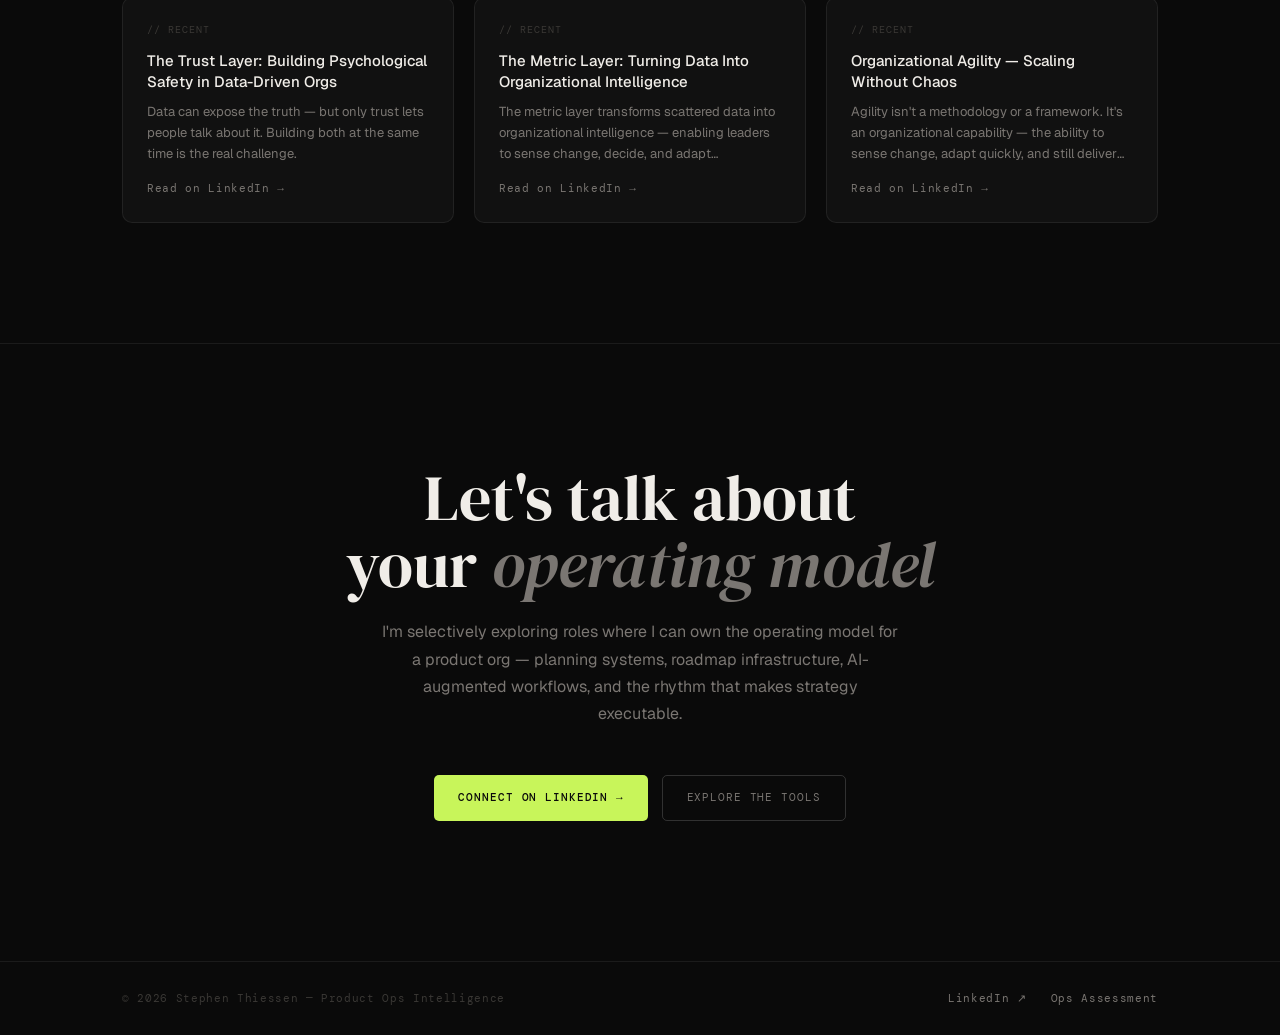
==== commit 0b66d3a8: "Add new section for Product Intelligence Loop" ====
--- a/index.html
+++ b/index.html
@@ -10,7 +10,7 @@
 <link href="https://fonts.googleapis.com/css2?family=DM+Serif+Display:ital@0;1&family=DM+Mono:wght@400;500&family=Geist:wght@300;400;500&display=swap" rel="stylesheet">
 <style>
 *, *::before, *::after { box-sizing: border-box; margin: 0; padding: 0; }
- 
+
 :root {
   --bg: #0a0a0a;
   --bg2: #111111;
@@ -27,9 +27,9 @@
   --mono: 'DM Mono', monospace;
   --sans: 'Geist', system-ui, sans-serif;
 }
- 
+
 html { scroll-behavior: smooth; }
- 
+
 body {
   background: var(--bg);
   color: var(--text);
@@ -39,7 +39,7 @@
   -webkit-font-smoothing: antialiased;
   overflow-x: hidden;
 }
- 
+
 /* ── Grain overlay ── */
 body::before {
   content: '';
@@ -50,7 +50,7 @@
   z-index: 0;
   opacity: 0.4;
 }
- 
+
 /* ── Nav ── */
 nav {
   position: fixed;
@@ -106,7 +106,7 @@
   transition: background 0.2s !important;
 }
 .nav-cta:hover { background: var(--accent-dim) !important; }
- 
+
 /* ── Sections ── */
 section { position: relative; z-index: 1; }
 .shell {
@@ -119,7 +119,7 @@
   margin: 0 auto;
   padding: 0 32px;
 }
- 
+
 /* ── Hero ── */
 #home {
   min-height: 100vh;
@@ -219,7 +219,7 @@
   transition: all 0.2s;
 }
 .btn-outline:hover { border-color: var(--text-muted); color: var(--text); }
- 
+
 /* Hero right — stat card */
 .hero-card {
   border: 1px solid var(--border);
@@ -286,7 +286,7 @@
   color: var(--text-muted);
   letter-spacing: 0.04em;
 }
- 
+
 /* ── Ticker ── */
 .ticker-wrap {
   border-top: 1px solid var(--border);
@@ -316,7 +316,7 @@
   from { transform: translateX(0); }
   to { transform: translateX(-50%); }
 }
- 
+
 /* ── About ── */
 #about {
   padding: 120px 0;
@@ -380,7 +380,7 @@
 }
 .about-body p strong { color: var(--text); font-weight: 500; }
 .about-body p:first-child { font-size: 18px; color: var(--text); }
- 
+
 .pillars {
   display: grid;
   grid-template-columns: 1fr 1fr;
@@ -405,7 +405,7 @@
   color: var(--text-muted);
   line-height: 1.5;
 }
- 
+
 /* Companies */
 .companies {
   margin-top: 56px;
@@ -436,7 +436,7 @@
   transition: all 0.2s;
 }
 .company-tag:hover { border-color: var(--border-hover); color: var(--text); }
- 
+
 /* ── Tools ── */
 #tools {
   padding: 120px 0;
@@ -506,7 +506,7 @@
   color: var(--accent);
 }
 .tool-card.soon .tool-card-link { color: var(--text-dim); }
- 
+
 /* Featured tool — full width */
 .tool-card.featured {
   grid-column: 1 / -1;
@@ -539,7 +539,7 @@
   text-transform: uppercase;
   color: var(--text-muted);
 }
- 
+
 /* ── Articles ── */
 #articles {
   padding: 120px 0;
@@ -610,7 +610,7 @@
   transition: color 0.2s;
 }
 .article-card:hover .article-read { color: var(--accent); }
- 
+
 /* Loading state */
 .articles-loading {
   grid-column: 1 / -1;
@@ -622,7 +622,7 @@
   letter-spacing: 0.08em;
   text-transform: uppercase;
 }
- 
+
 /* ── Connect ── */
 #connect {
   padding: 120px 0 140px;
@@ -656,7 +656,7 @@
   justify-content: center;
   flex-wrap: wrap;
 }
- 
+
 /* ── Footer ── */
 footer {
   border-top: 1px solid var(--border);
@@ -693,7 +693,7 @@
   transition: color 0.2s;
 }
 .footer-link:hover { color: var(--accent); }
- 
+
 /* ── Animations ── */
 @keyframes fadeUp {
   from { opacity: 0; transform: translateY(20px); }
@@ -708,7 +708,7 @@
   opacity: 1;
   transform: translateY(0);
 }
- 
+
 /* ── Mobile ── */
 @media (max-width: 900px) {
   .hero-grid { grid-template-columns: 1fr; gap: 48px; }
@@ -735,7 +735,7 @@
 </style>
 </head>
 <body>
- 
+
 <!-- NAV -->
 <nav>
   <div class="nav-inner">
@@ -743,12 +743,13 @@
     <ul class="nav-links">
       <li><a href="#about">About</a></li>
       <li><a href="#tools">Tools</a></li>
+      <li><a href="#pil">PIL</a></li>
       <li><a href="#articles">Articles</a></li>
       <li><a href="https://www.linkedin.com/in/stephenthiessen" target="_blank" class="nav-cta">Connect ↗</a></li>
     </ul>
   </div>
 </nav>
- 
+
 <!-- HERO -->
 <section id="home">
   <div class="hero-grid">
@@ -808,7 +809,7 @@
     </div>
   </div>
 </section>
- 
+
 <!-- TICKER -->
 <div class="ticker-wrap">
   <div class="ticker-track">
@@ -834,7 +835,7 @@
     <span class="ticker-item">Cross-Functional Alignment <span>—</span></span>
   </div>
 </div>
- 
+
 <!-- ABOUT -->
 <section id="about">
   <div class="shell">
@@ -849,15 +850,15 @@
       </div>
       <div class="about-body reveal">
         <p>I'm a strategic product and operations leader with 15+ years operating at the intersection of product, engineering, and go-to-market — across ad tech, security and compliance SaaS, data infrastructure, and AI.</p>
- 
+
         <p>My work lives <strong>one level above delivery and one level below strategy</strong>: translating complex goals into operating models, planning systems, and cross-functional rhythms that hold up under pressure and scale with the org.</p>
- 
+
         <p>I've built and rebuilt product operating systems inside some of the most demanding environments in tech — <strong>joining Peloton pre-IPO</strong> and operating through hypergrowth, building compliance infrastructure at Drata during its scale-up, and driving verification platform programs at DoubleVerify.</p>
- 
+
         <p>More recently I've focused on one question: <strong>how do AI-native workflows change what product ops looks like?</strong> Not AI as a feature, but AI as the backbone of how a product org plans, decides, and executes. That's what the tools on this site are built around.</p>
- 
+
         <p>I'm looking for roles where I can own the operating model — not manage the execution layer, not chase teams for updates, but <strong>design and run the system</strong> that makes excellent product work possible.</p>
- 
+
         <div class="pillars">
           <div class="pillar">
             <div class="pillar-title">Operating model design</div>
@@ -876,7 +877,7 @@
             <div class="pillar-sub">Embedding AI into how orgs actually work</div>
           </div>
         </div>
- 
+
         <div class="companies">
           <div class="companies-label">// Previously operated at</div>
           <div class="company-list">
@@ -891,7 +892,7 @@
     </div>
   </div>
 </section>
- 
+
 <!-- TOOLS -->
 <section id="tools">
   <div class="shell">
@@ -962,7 +963,41 @@
     </div>
   </div>
 </section>
- 
+
+<!-- PIL -->
+<section id="pil" style="padding: 120px 0; border-bottom: 1px solid var(--border);">
+  <div class="shell">
+    <div class="reveal" style="margin-bottom: 56px;">
+      <div class="section-eyebrow">The Product Intelligence Loop</div>
+      <div class="section-title">A five-layer <em>agentic framework</em></div>
+      <p style="font-size:15px; color:var(--text-muted); max-width:560px; margin-top:16px; line-height:1.75;">Most product ops failures trace back to five universal problems — ideas that get lost, strategy that doesn't drive decisions, planning driven by politics, execution that goes dark, and lessons that never stick. The PIL is a multi-agent system designed around all five. One layer per problem. Twelve agents. A scoring matrix, a planning lock, and a loop that closes.</p>
+    </div>
+    <div style="display:grid; grid-template-columns:1fr 1fr; gap:20px;">
+      <a href="./pil-framework/" class="tool-card reveal" style="border-color:rgba(192,132,252,0.25); background:rgba(192,132,252,0.05);">
+        <div class="tool-card-eyebrow" style="color:#c084fc;">// Framework documentation</div>
+        <div class="tool-card-title">The PIL Master Framework</div>
+        <div class="tool-card-desc" style="margin-bottom:20px;">The full system — five layers, twelve agents, eight scoring dimensions, the Planning Lock, and the exception process. Built to replace political prioritization with evidence-driven planning.</div>
+        <div style="display:flex; gap:20px; margin-bottom:20px; flex-wrap:wrap;">
+          <div><div style="font-family:var(--mono);font-size:10px;color:var(--text-dim);text-transform:uppercase;letter-spacing:0.08em;margin-bottom:3px;">Layers</div><div style="font-family:var(--serif);font-size:28px;font-weight:400;color:var(--text);">5</div></div>
+          <div><div style="font-family:var(--mono);font-size:10px;color:var(--text-dim);text-transform:uppercase;letter-spacing:0.08em;margin-bottom:3px;">Agents</div><div style="font-family:var(--serif);font-size:28px;font-weight:400;color:var(--text);">12</div></div>
+          <div><div style="font-family:var(--mono);font-size:10px;color:var(--text-dim);text-transform:uppercase;letter-spacing:0.08em;margin-bottom:3px;">Dimensions</div><div style="font-family:var(--serif);font-size:28px;font-weight:400;color:var(--text);">8</div></div>
+        </div>
+        <div class="tool-card-link" style="color:#c084fc;">Read the framework →</div>
+      </a>
+      <a href="./pil-demo/" class="tool-card reveal" style="border-color:rgba(90,159,255,0.25); background:rgba(90,159,255,0.05);">
+        <div class="tool-card-eyebrow" style="color:#5a9fff;">// Live demo · Layer 1 · Capture</div>
+        <div class="tool-card-title">PRD Intake Agent</div>
+        <div class="tool-card-desc" style="margin-bottom:20px;">A live demonstration of the PIL's Layer 1 Capture agent in action. Describe a product idea — the agent guides you through structured intake, maps it to OKRs, generates a PRD outline, and routes it to the right PM. Real AI, real output.</div>
+        <div style="display:flex; gap:20px; margin-bottom:20px; flex-wrap:wrap;">
+          <div><div style="font-family:var(--mono);font-size:10px;color:var(--text-dim);text-transform:uppercase;letter-spacing:0.08em;margin-bottom:3px;">Mode</div><div style="font-family:var(--serif);font-size:20px;font-weight:400;color:var(--text);">Live AI</div></div>
+          <div><div style="font-family:var(--mono);font-size:10px;color:var(--text-dim);text-transform:uppercase;letter-spacing:0.08em;margin-bottom:3px;">Fallback</div><div style="font-family:var(--serif);font-size:20px;font-weight:400;color:var(--text);">Scripted</div></div>
+        </div>
+        <div class="tool-card-link" style="color:#5a9fff;">Try the demo →</div>
+      </a>
+    </div>
+  </div>
+</section>
+
 <!-- ARTICLES -->
 <section id="articles">
   <div class="shell">
@@ -978,7 +1013,7 @@
     </div>
   </div>
 </section>
- 
+
 <!-- CONNECT -->
 <section id="connect">
   <div class="connect-inner">
@@ -992,7 +1027,7 @@
     </div>
   </div>
 </section>
- 
+
 <!-- FOOTER -->
 <footer>
   <div class="footer-inner">
@@ -1003,7 +1038,7 @@
     </div>
   </div>
 </footer>
- 
+
 <script>
 /* ── Scroll reveal ── */
 const revealEls = document.querySelectorAll('.reveal');
@@ -1016,11 +1051,11 @@
   });
 }, { threshold: 0.1 });
 revealEls.forEach(el => observer.observe(el));
- 
+
 /* ── Articles — LinkedIn RSS via rss2json ── */
 const LINKEDIN_URL = 'https://www.linkedin.com/in/stephenthiessen/recent-activity/articles/';
 const RSS2JSON = 'https://api.rss2json.com/v1/api.json?rss_url=';
- 
+
 const FALLBACK_ARTICLES = [
   {
     title: 'The AI-Enabled Operating Stack',
@@ -1053,7 +1088,7 @@
     link: 'https://www.linkedin.com/in/stephenthiessen'
   }
 ];
- 
+
 function renderArticles(articles) {
   const grid = document.getElementById('articles-grid');
   grid.innerHTML = '';
@@ -1068,7 +1103,7 @@
   });
   document.querySelectorAll('#articles-grid .reveal').forEach(el => observer.observe(el));
 }
- 
+
 async function loadArticles() {
   try {
     const res = await fetch(`${RSS2JSON}${encodeURIComponent('https://www.linkedin.com/feed/update/urn:li:share:stephenthiessen')}`, { signal: AbortSignal.timeout(5000) });
@@ -1082,9 +1117,9 @@
     } else { renderArticles(FALLBACK_ARTICLES); }
   } catch { renderArticles(FALLBACK_ARTICLES); }
 }
- 
+
 loadArticles();
- 
+
 /* ── Active nav on scroll ── */
 const sections = document.querySelectorAll('section[id]');
 const navLinks = document.querySelectorAll('.nav-links a[href^="#"]');
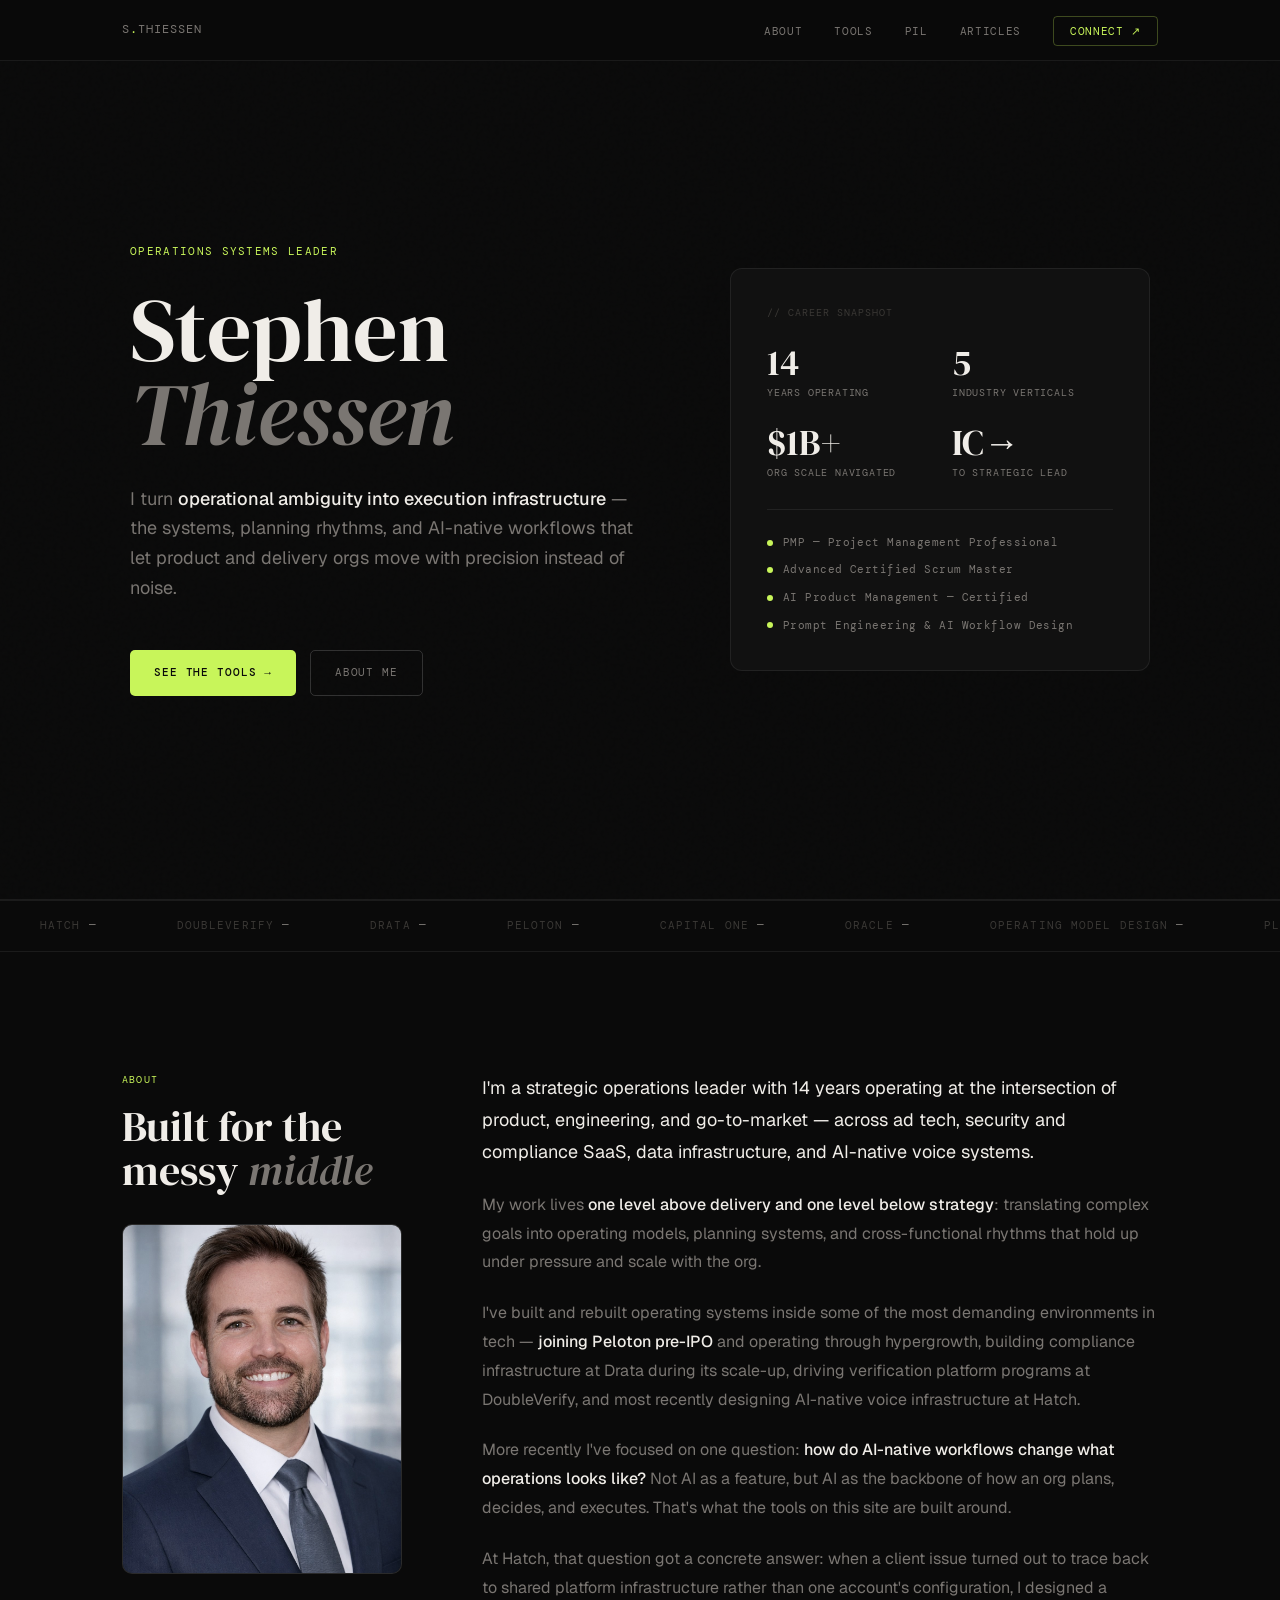
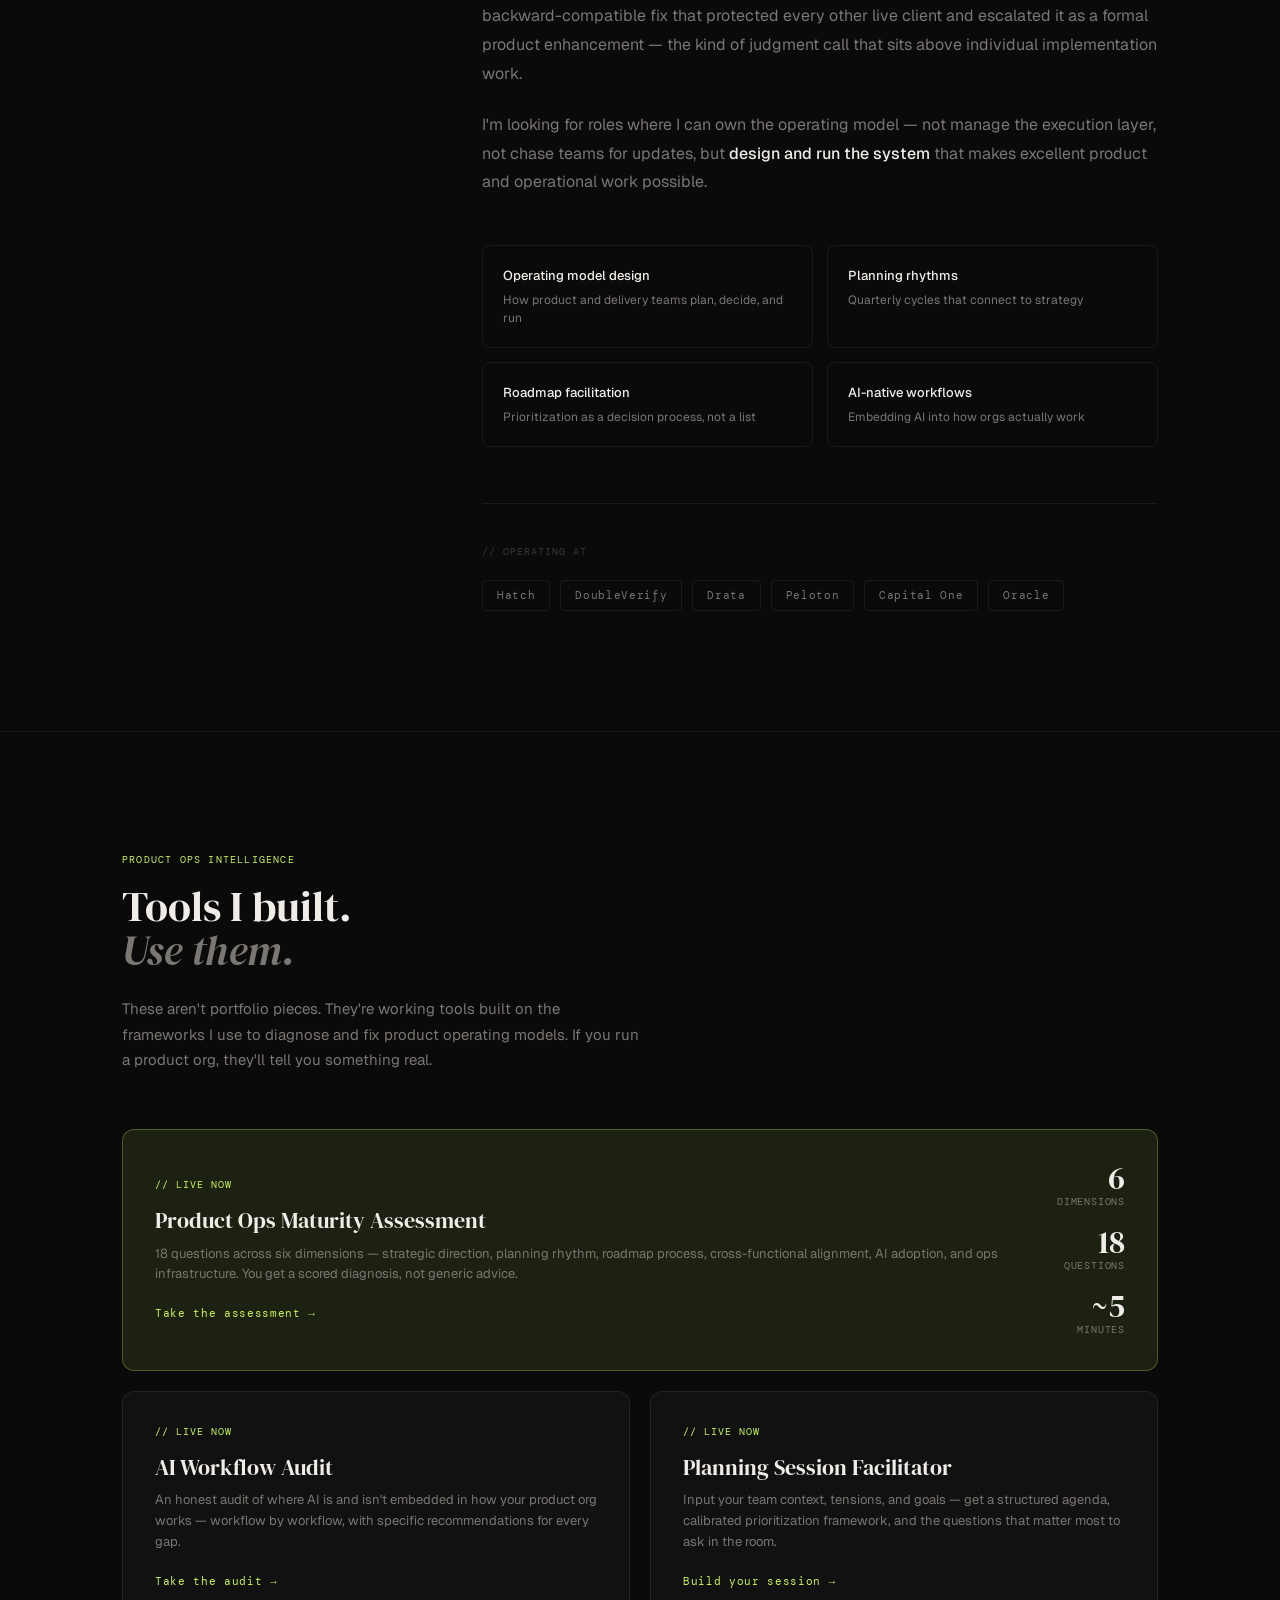
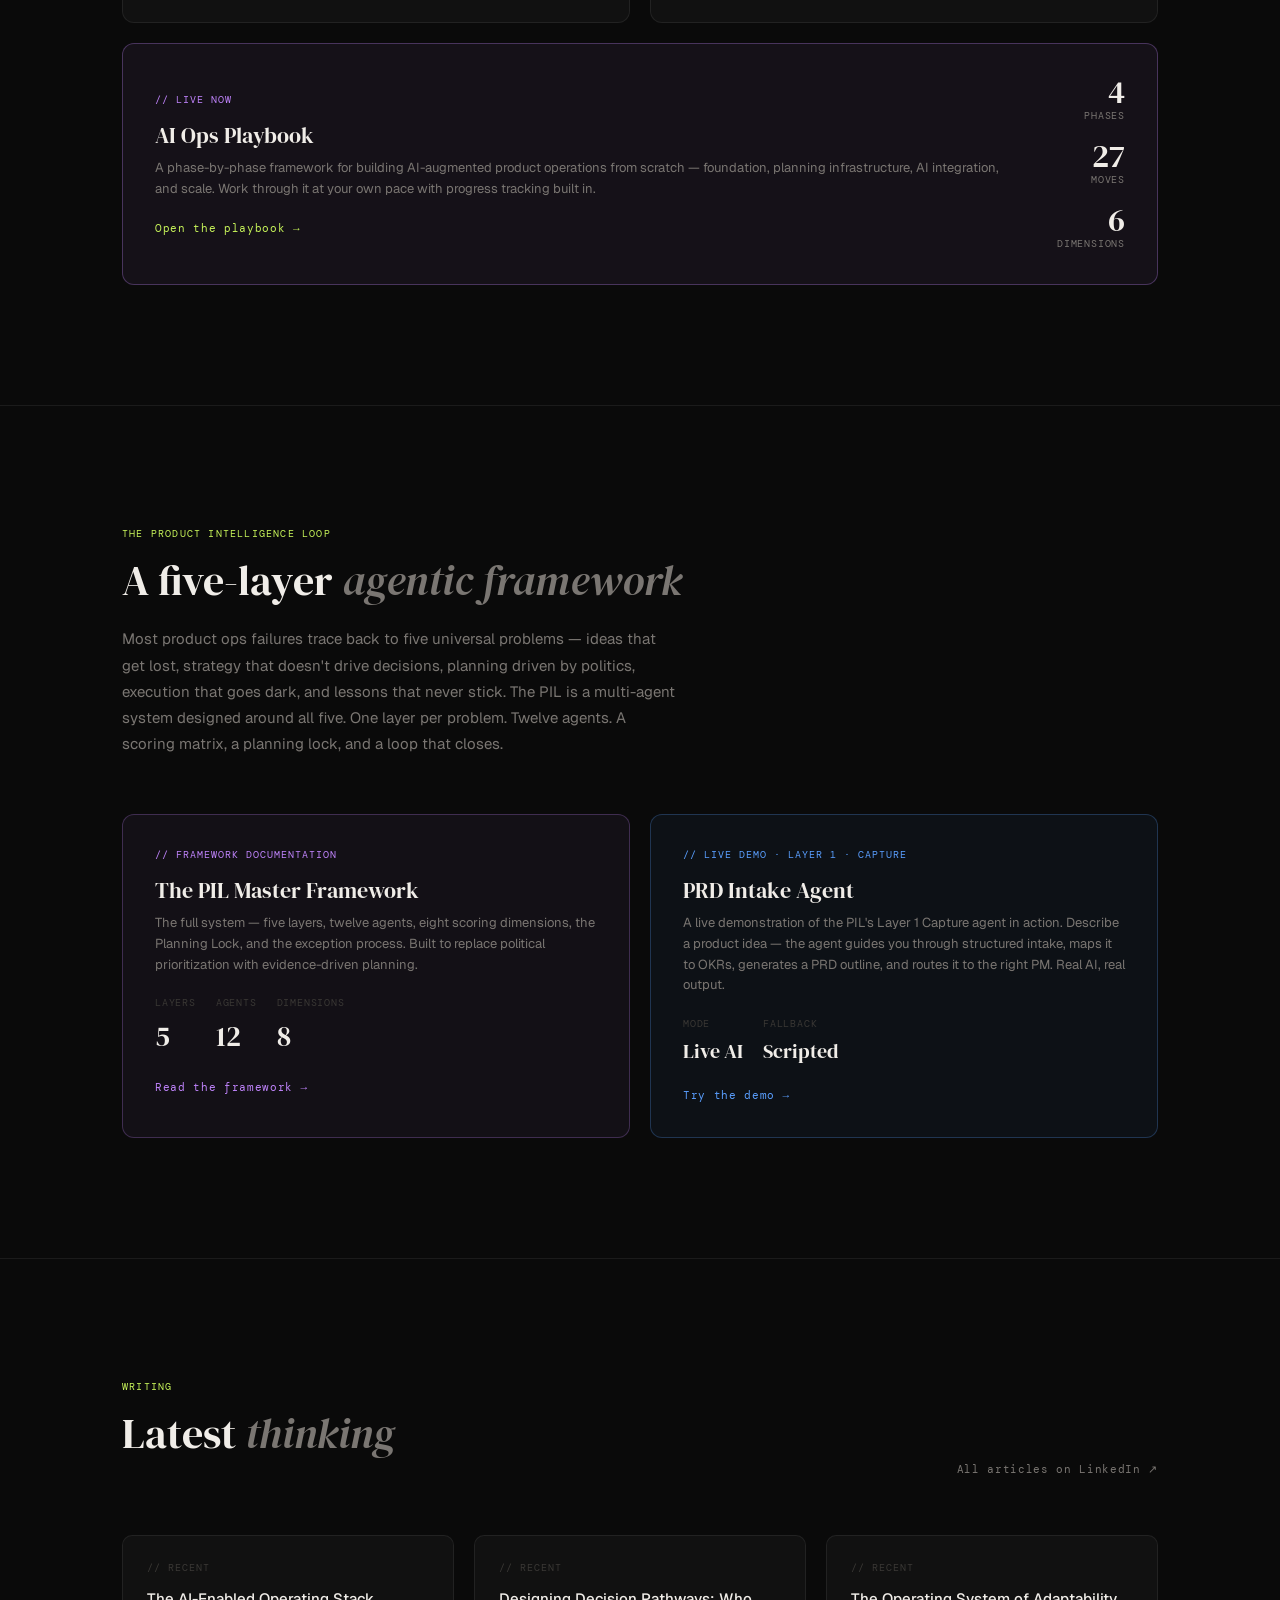
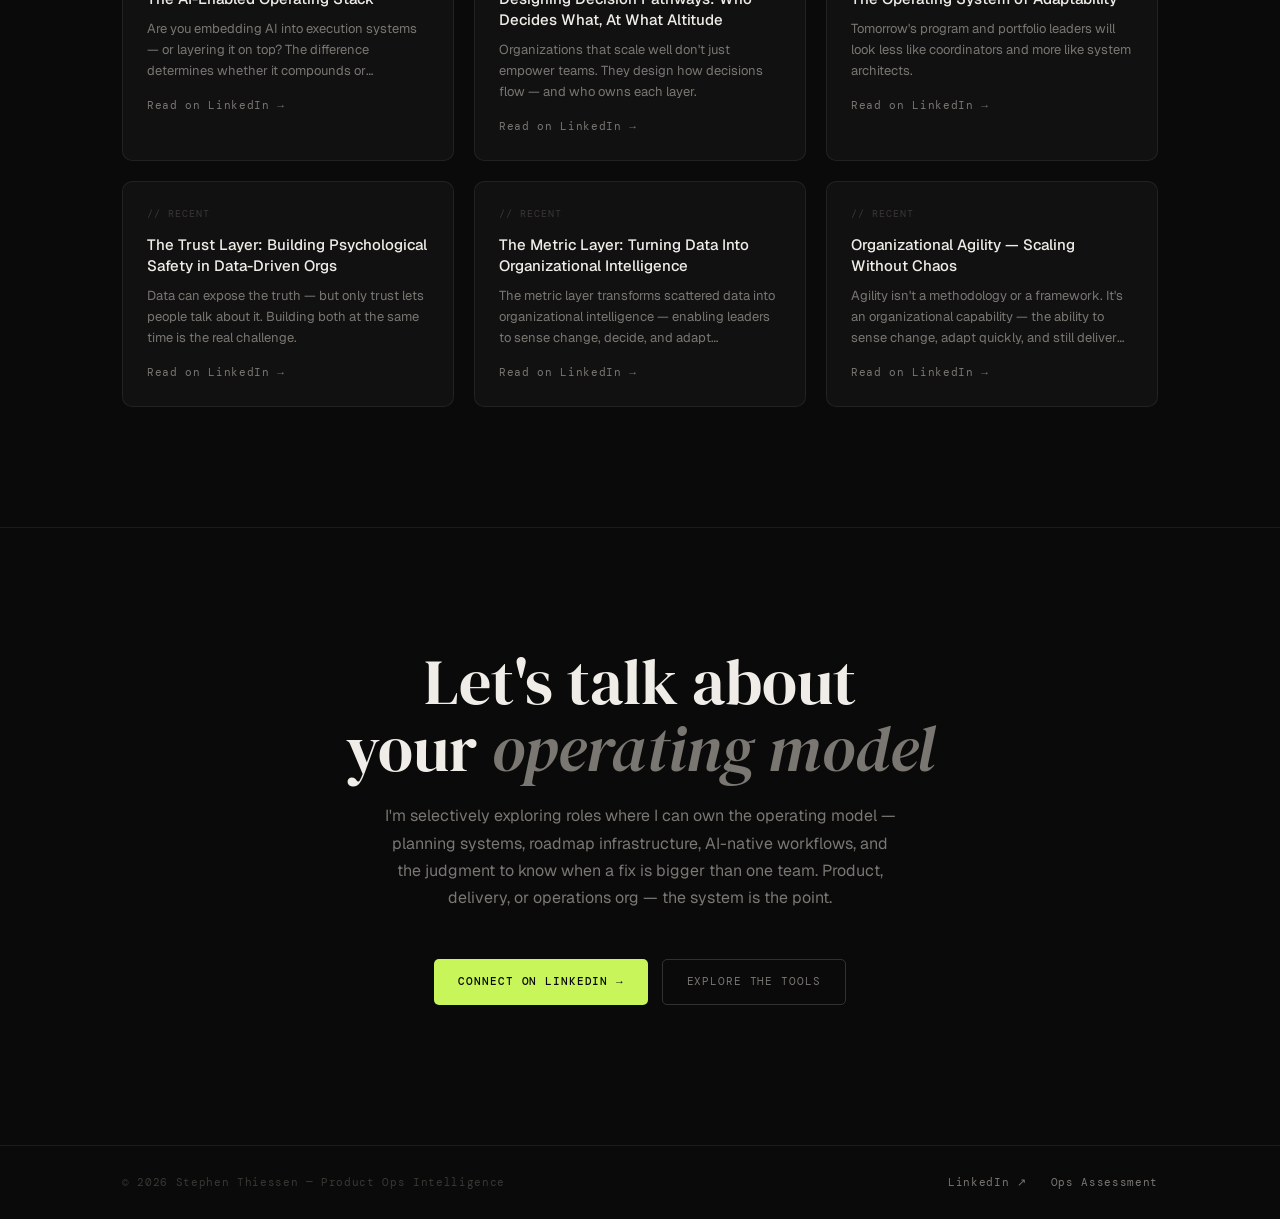
==== commit 1030cafb: "Update title and description in index.html" ====
--- a/index.html
+++ b/index.html
@@ -3,14 +3,13 @@
 <head>
 <meta charset="UTF-8">
 <meta name="viewport" content="width=device-width, initial-scale=1.0">
-<title>Stephen Thiessen — Product Ops & Strategy Leader</title>
-<meta name="description" content="Stephen Thiessen turns product ambition into execution infrastructure. Strategic product operations leader with 15+ years across ad tech, SaaS, data, and AI.">
+<title>Stephen Thiessen — Operations Systems Leader</title>
+<meta name="description" content="Stephen Thiessen turns operational ambiguity into execution infrastructure. 14 years designing operating systems across product, delivery, and AI-native workflows.">
 <link rel="preconnect" href="https://fonts.googleapis.com">
 <link rel="preconnect" href="https://fonts.gstatic.com" crossorigin>
 <link href="https://fonts.googleapis.com/css2?family=DM+Serif+Display:ital@0;1&family=DM+Mono:wght@400;500&family=Geist:wght@300;400;500&display=swap" rel="stylesheet">
 <style>
 *, *::before, *::after { box-sizing: border-box; margin: 0; padding: 0; }
-
 :root {
   --bg: #0a0a0a;
   --bg2: #111111;
@@ -27,9 +26,7 @@
   --mono: 'DM Mono', monospace;
   --sans: 'Geist', system-ui, sans-serif;
 }
-
 html { scroll-behavior: smooth; }
-
 body {
   background: var(--bg);
   color: var(--text);
@@ -39,7 +36,6 @@
   -webkit-font-smoothing: antialiased;
   overflow-x: hidden;
 }
-
 /* ── Grain overlay ── */
 body::before {
   content: '';
@@ -50,7 +46,6 @@
   z-index: 0;
   opacity: 0.4;
 }
-
 /* ── Nav ── */
 nav {
   position: fixed;
@@ -106,7 +101,6 @@
   transition: background 0.2s !important;
 }
 .nav-cta:hover { background: var(--accent-dim) !important; }
-
 /* ── Sections ── */
 section { position: relative; z-index: 1; }
 .shell {
@@ -119,7 +113,6 @@
   margin: 0 auto;
   padding: 0 32px;
 }
-
 /* ── Hero ── */
 #home {
   min-height: 100vh;
@@ -219,7 +212,6 @@
   transition: all 0.2s;
 }
 .btn-outline:hover { border-color: var(--text-muted); color: var(--text); }
-
 /* Hero right — stat card */
 .hero-card {
   border: 1px solid var(--border);
@@ -286,7 +278,6 @@
   color: var(--text-muted);
   letter-spacing: 0.04em;
 }
-
 /* ── Ticker ── */
 .ticker-wrap {
   border-top: 1px solid var(--border);
@@ -316,7 +307,6 @@
   from { transform: translateX(0); }
   to { transform: translateX(-50%); }
 }
-
 /* ── About ── */
 #about {
   padding: 120px 0;
@@ -380,7 +370,6 @@
 }
 .about-body p strong { color: var(--text); font-weight: 500; }
 .about-body p:first-child { font-size: 18px; color: var(--text); }
-
 .pillars {
   display: grid;
   grid-template-columns: 1fr 1fr;
@@ -405,7 +394,6 @@
   color: var(--text-muted);
   line-height: 1.5;
 }
-
 /* Companies */
 .companies {
   margin-top: 56px;
@@ -436,7 +424,6 @@
   transition: all 0.2s;
 }
 .company-tag:hover { border-color: var(--border-hover); color: var(--text); }
-
 /* ── Tools ── */
 #tools {
   padding: 120px 0;
@@ -506,7 +493,6 @@
   color: var(--accent);
 }
 .tool-card.soon .tool-card-link { color: var(--text-dim); }
-
 /* Featured tool — full width */
 .tool-card.featured {
   grid-column: 1 / -1;
@@ -539,7 +525,6 @@
   text-transform: uppercase;
   color: var(--text-muted);
 }
-
 /* ── Articles ── */
 #articles {
   padding: 120px 0;
@@ -610,7 +595,6 @@
   transition: color 0.2s;
 }
 .article-card:hover .article-read { color: var(--accent); }
-
 /* Loading state */
 .articles-loading {
   grid-column: 1 / -1;
@@ -622,7 +606,6 @@
   letter-spacing: 0.08em;
   text-transform: uppercase;
 }
-
 /* ── Connect ── */
 #connect {
   padding: 120px 0 140px;
@@ -656,7 +639,6 @@
   justify-content: center;
   flex-wrap: wrap;
 }
-
 /* ── Footer ── */
 footer {
   border-top: 1px solid var(--border);
@@ -693,7 +675,6 @@
   transition: color 0.2s;
 }
 .footer-link:hover { color: var(--accent); }
-
 /* ── Animations ── */
 @keyframes fadeUp {
   from { opacity: 0; transform: translateY(20px); }
@@ -708,7 +689,6 @@
   opacity: 1;
   transform: translateY(0);
 }
-
 /* ── Mobile ── */
 @media (max-width: 900px) {
   .hero-grid { grid-template-columns: 1fr; gap: 48px; }
@@ -735,7 +715,6 @@
 </style>
 </head>
 <body>
-
 <!-- NAV -->
 <nav>
   <div class="nav-inner">
@@ -749,18 +728,17 @@
     </ul>
   </div>
 </nav>
-
 <!-- HERO -->
 <section id="home">
   <div class="hero-grid">
     <div class="hero-left">
-      <div class="hero-eyebrow">Product Ops & Strategy Leader</div>
+      <div class="hero-eyebrow">Operations Systems Leader</div>
       <h1 class="hero-name">
         Stephen<br>
         <em>Thiessen</em>
       </h1>
       <p class="hero-tagline">
-        I turn <strong>product ambition into execution infrastructure</strong> — the operating systems, planning rhythms, and AI-augmented workflows that let product orgs move with precision instead of noise.
+        I turn <strong>operational ambiguity into execution infrastructure</strong> — the systems, planning rhythms, and AI-native workflows that let product and delivery orgs move with precision instead of noise.
       </p>
       <div class="hero-actions">
         <a href="#tools" class="btn-primary">See the tools →</a>
@@ -771,7 +749,7 @@
       <div class="hero-card-label">// Career snapshot</div>
       <div class="hero-stats">
         <div>
-          <div class="hero-stat-val">15+</div>
+          <div class="hero-stat-val">14</div>
           <div class="hero-stat-label">Years operating</div>
         </div>
         <div>
@@ -809,10 +787,10 @@
     </div>
   </div>
 </section>
-
 <!-- TICKER -->
 <div class="ticker-wrap">
   <div class="ticker-track">
+    <span class="ticker-item">Hatch <span>—</span></span>
     <span class="ticker-item">DoubleVerify <span>—</span></span>
     <span class="ticker-item">Drata <span>—</span></span>
     <span class="ticker-item">Peloton <span>—</span></span>
@@ -821,8 +799,9 @@
     <span class="ticker-item">Operating Model Design <span>—</span></span>
     <span class="ticker-item">Planning Rhythms <span>—</span></span>
     <span class="ticker-item">Roadmap Facilitation <span>—</span></span>
-    <span class="ticker-item">AI-Augmented Workflows <span>—</span></span>
+    <span class="ticker-item">AI-Native Workflows <span>—</span></span>
     <span class="ticker-item">Cross-Functional Alignment <span>—</span></span>
+    <span class="ticker-item">Hatch <span>—</span></span>
     <span class="ticker-item">DoubleVerify <span>—</span></span>
     <span class="ticker-item">Drata <span>—</span></span>
     <span class="ticker-item">Peloton <span>—</span></span>
@@ -831,11 +810,10 @@
     <span class="ticker-item">Operating Model Design <span>—</span></span>
     <span class="ticker-item">Planning Rhythms <span>—</span></span>
     <span class="ticker-item">Roadmap Facilitation <span>—</span></span>
-    <span class="ticker-item">AI-Augmented Workflows <span>—</span></span>
+    <span class="ticker-item">AI-Native Workflows <span>—</span></span>
     <span class="ticker-item">Cross-Functional Alignment <span>—</span></span>
   </div>
 </div>
-
 <!-- ABOUT -->
 <section id="about">
   <div class="shell">
@@ -849,20 +827,16 @@
         </div>
       </div>
       <div class="about-body reveal">
-        <p>I'm a strategic product and operations leader with 15+ years operating at the intersection of product, engineering, and go-to-market — across ad tech, security and compliance SaaS, data infrastructure, and AI.</p>
-
+        <p>I'm a strategic operations leader with 14 years operating at the intersection of product, engineering, and go-to-market — across ad tech, security and compliance SaaS, data infrastructure, and AI-native voice systems.</p>
         <p>My work lives <strong>one level above delivery and one level below strategy</strong>: translating complex goals into operating models, planning systems, and cross-functional rhythms that hold up under pressure and scale with the org.</p>
-
-        <p>I've built and rebuilt product operating systems inside some of the most demanding environments in tech — <strong>joining Peloton pre-IPO</strong> and operating through hypergrowth, building compliance infrastructure at Drata during its scale-up, and driving verification platform programs at DoubleVerify.</p>
-
-        <p>More recently I've focused on one question: <strong>how do AI-native workflows change what product ops looks like?</strong> Not AI as a feature, but AI as the backbone of how a product org plans, decides, and executes. That's what the tools on this site are built around.</p>
-
-        <p>I'm looking for roles where I can own the operating model — not manage the execution layer, not chase teams for updates, but <strong>design and run the system</strong> that makes excellent product work possible.</p>
-
+        <p>I've built and rebuilt operating systems inside some of the most demanding environments in tech — <strong>joining Peloton pre-IPO</strong> and operating through hypergrowth, building compliance infrastructure at Drata during its scale-up, driving verification platform programs at DoubleVerify, and most recently designing AI-native voice infrastructure at Hatch.</p>
+        <p>More recently I've focused on one question: <strong>how do AI-native workflows change what operations looks like?</strong> Not AI as a feature, but AI as the backbone of how an org plans, decides, and executes. That's what the tools on this site are built around.</p>
+        <p>At Hatch, that question got a concrete answer: when a client issue turned out to trace back to shared platform infrastructure rather than one account's configuration, I designed a backward-compatible fix that protected every other live client and escalated it as a formal product enhancement — the kind of judgment call that sits above individual implementation work.</p>
+        <p>I'm looking for roles where I can own the operating model — not manage the execution layer, not chase teams for updates, but <strong>design and run the system</strong> that makes excellent product and operational work possible.</p>
         <div class="pillars">
           <div class="pillar">
             <div class="pillar-title">Operating model design</div>
-            <div class="pillar-sub">How product teams plan, decide, and run</div>
+            <div class="pillar-sub">How product and delivery teams plan, decide, and run</div>
           </div>
           <div class="pillar">
             <div class="pillar-title">Planning rhythms</div>
@@ -873,14 +847,14 @@
             <div class="pillar-sub">Prioritization as a decision process, not a list</div>
           </div>
           <div class="pillar">
-            <div class="pillar-title">AI-augmented workflows</div>
+            <div class="pillar-title">AI-native workflows</div>
             <div class="pillar-sub">Embedding AI into how orgs actually work</div>
           </div>
         </div>
-
         <div class="companies">
-          <div class="companies-label">// Previously operated at</div>
+          <div class="companies-label">// Operating at</div>
           <div class="company-list">
+            <span class="company-tag">Hatch</span>
             <span class="company-tag">DoubleVerify</span>
             <span class="company-tag">Drata</span>
             <span class="company-tag">Peloton</span>
@@ -892,7 +866,6 @@
     </div>
   </div>
 </section>
-
 <!-- TOOLS -->
 <section id="tools">
   <div class="shell">
@@ -963,7 +936,6 @@
     </div>
   </div>
 </section>
-
 <!-- PIL -->
 <section id="pil" style="padding: 120px 0; border-bottom: 1px solid var(--border);">
   <div class="shell">
@@ -997,7 +969,6 @@
     </div>
   </div>
 </section>
-
 <!-- ARTICLES -->
 <section id="articles">
   <div class="shell">
@@ -1013,13 +984,12 @@
     </div>
   </div>
 </section>
-
 <!-- CONNECT -->
 <section id="connect">
   <div class="connect-inner">
     <div class="reveal">
       <h2 class="connect-title">Let's talk about<br>your <em>operating model</em></h2>
-      <p class="connect-sub">I'm selectively exploring roles where I can own the operating model for a product org — planning systems, roadmap infrastructure, AI-augmented workflows, and the rhythm that makes strategy executable.</p>
+      <p class="connect-sub">I'm selectively exploring roles where I can own the operating model — planning systems, roadmap infrastructure, AI-native workflows, and the judgment to know when a fix is bigger than one team. Product, delivery, or operations org — the system is the point.</p>
       <div class="connect-actions">
         <a href="https://www.linkedin.com/in/stephenthiessen" target="_blank" class="btn-primary">Connect on LinkedIn →</a>
         <a href="#tools" class="btn-outline">Explore the tools</a>
@@ -1027,7 +997,6 @@
     </div>
   </div>
 </section>
-
 <!-- FOOTER -->
 <footer>
   <div class="footer-inner">
@@ -1038,7 +1007,6 @@
     </div>
   </div>
 </footer>
-
 <script>
 /* ── Scroll reveal ── */
 const revealEls = document.querySelectorAll('.reveal');
@@ -1051,11 +1019,9 @@
   });
 }, { threshold: 0.1 });
 revealEls.forEach(el => observer.observe(el));
-
 /* ── Articles — LinkedIn RSS via rss2json ── */
 const LINKEDIN_URL = 'https://www.linkedin.com/in/stephenthiessen/recent-activity/articles/';
 const RSS2JSON = 'https://api.rss2json.com/v1/api.json?rss_url=';
-
 const FALLBACK_ARTICLES = [
   {
     title: 'The AI-Enabled Operating Stack',
@@ -1088,7 +1054,6 @@
     link: 'https://www.linkedin.com/in/stephenthiessen'
   }
 ];
-
 function renderArticles(articles) {
   const grid = document.getElementById('articles-grid');
   grid.innerHTML = '';
@@ -1103,7 +1068,6 @@
   });
   document.querySelectorAll('#articles-grid .reveal').forEach(el => observer.observe(el));
 }
-
 async function loadArticles() {
   try {
     const res = await fetch(`${RSS2JSON}${encodeURIComponent('https://www.linkedin.com/feed/update/urn:li:share:stephenthiessen')}`, { signal: AbortSignal.timeout(5000) });
@@ -1117,9 +1081,7 @@
     } else { renderArticles(FALLBACK_ARTICLES); }
   } catch { renderArticles(FALLBACK_ARTICLES); }
 }
-
 loadArticles();
-
 /* ── Active nav on scroll ── */
 const sections = document.querySelectorAll('section[id]');
 const navLinks = document.querySelectorAll('.nav-links a[href^="#"]');
